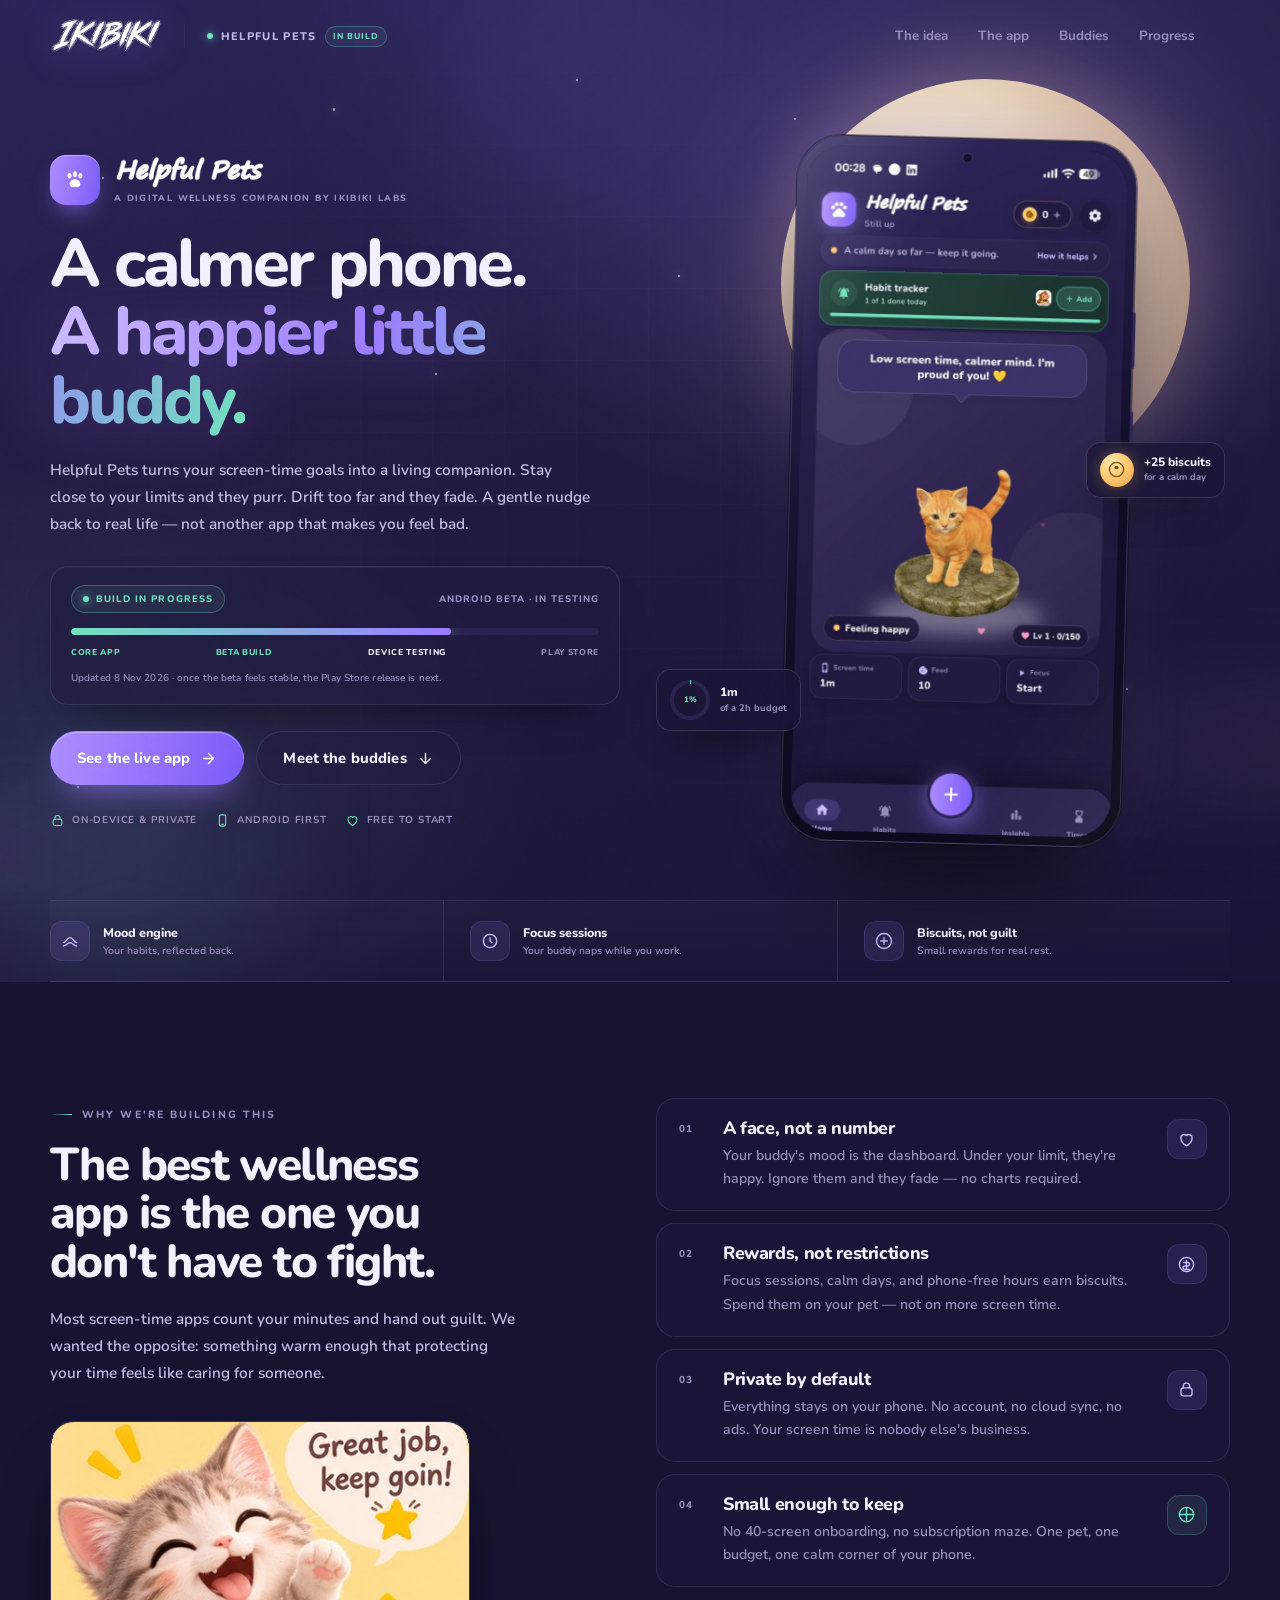
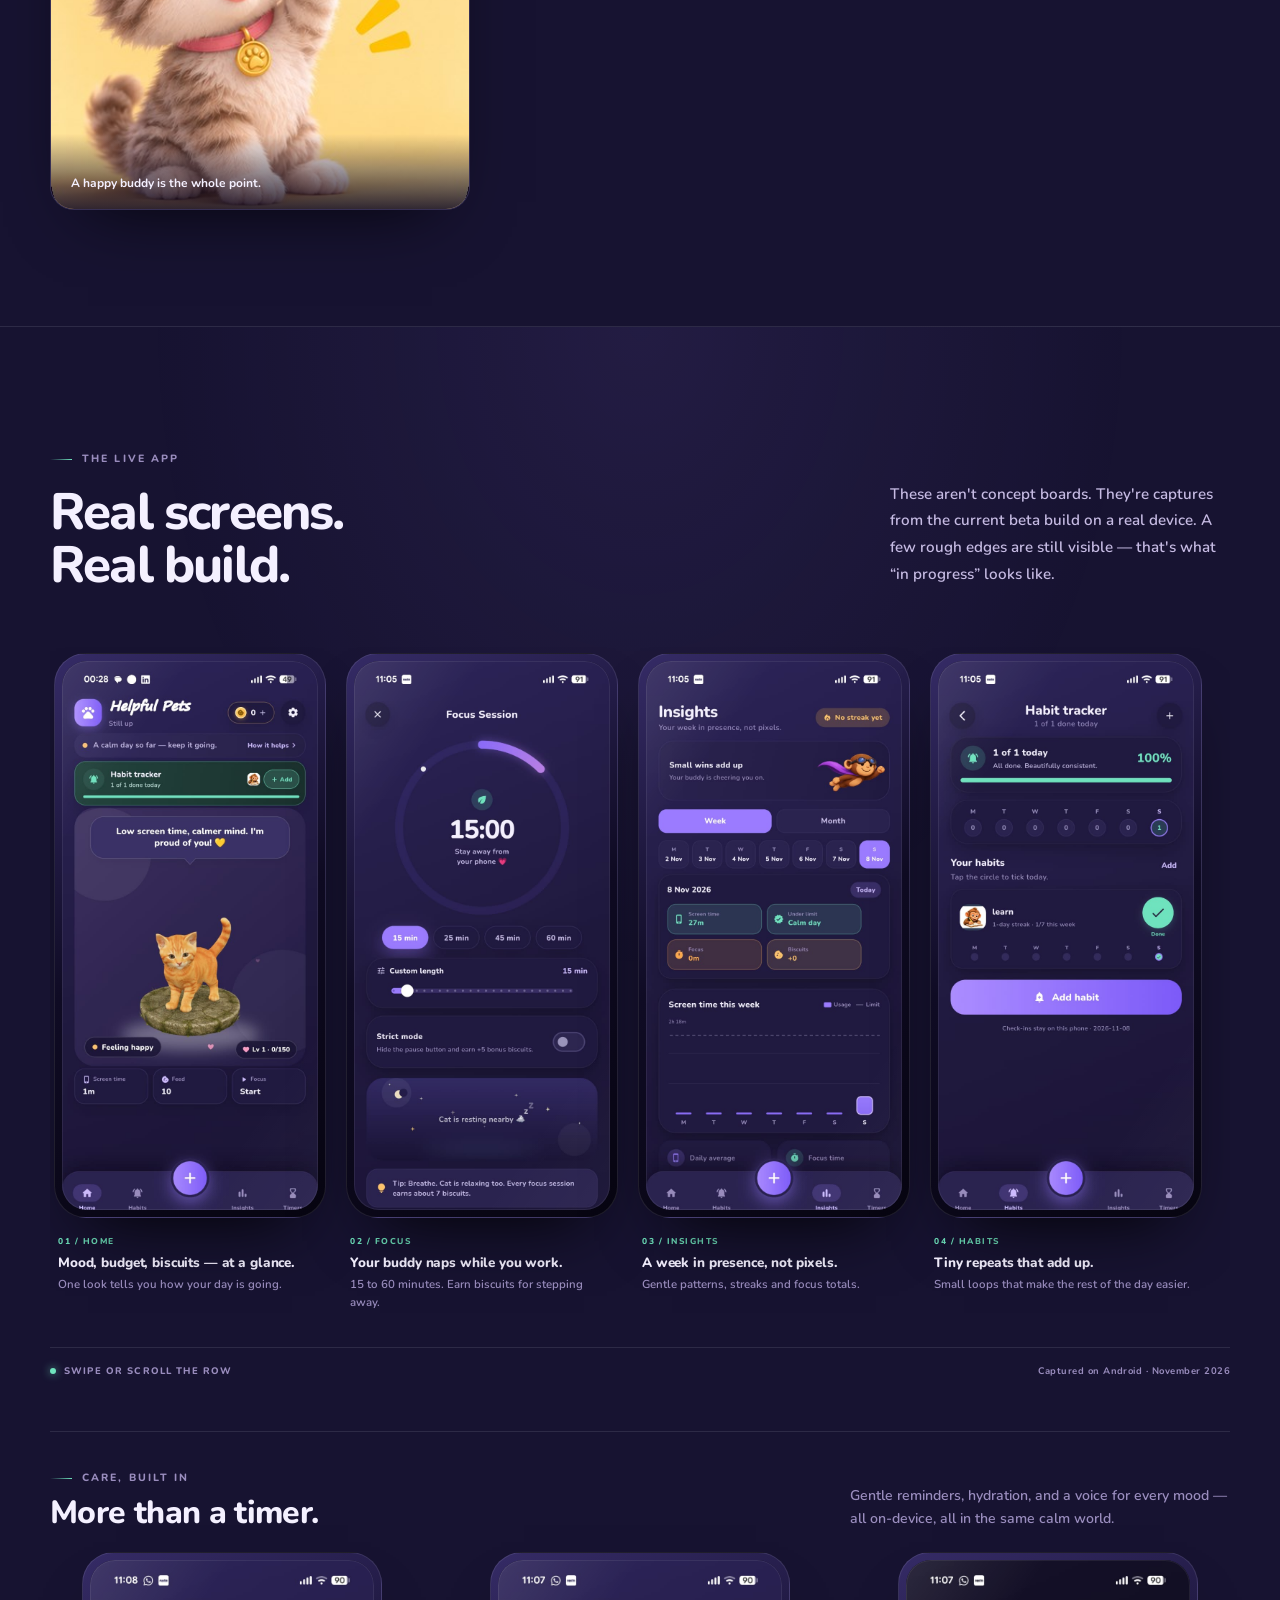
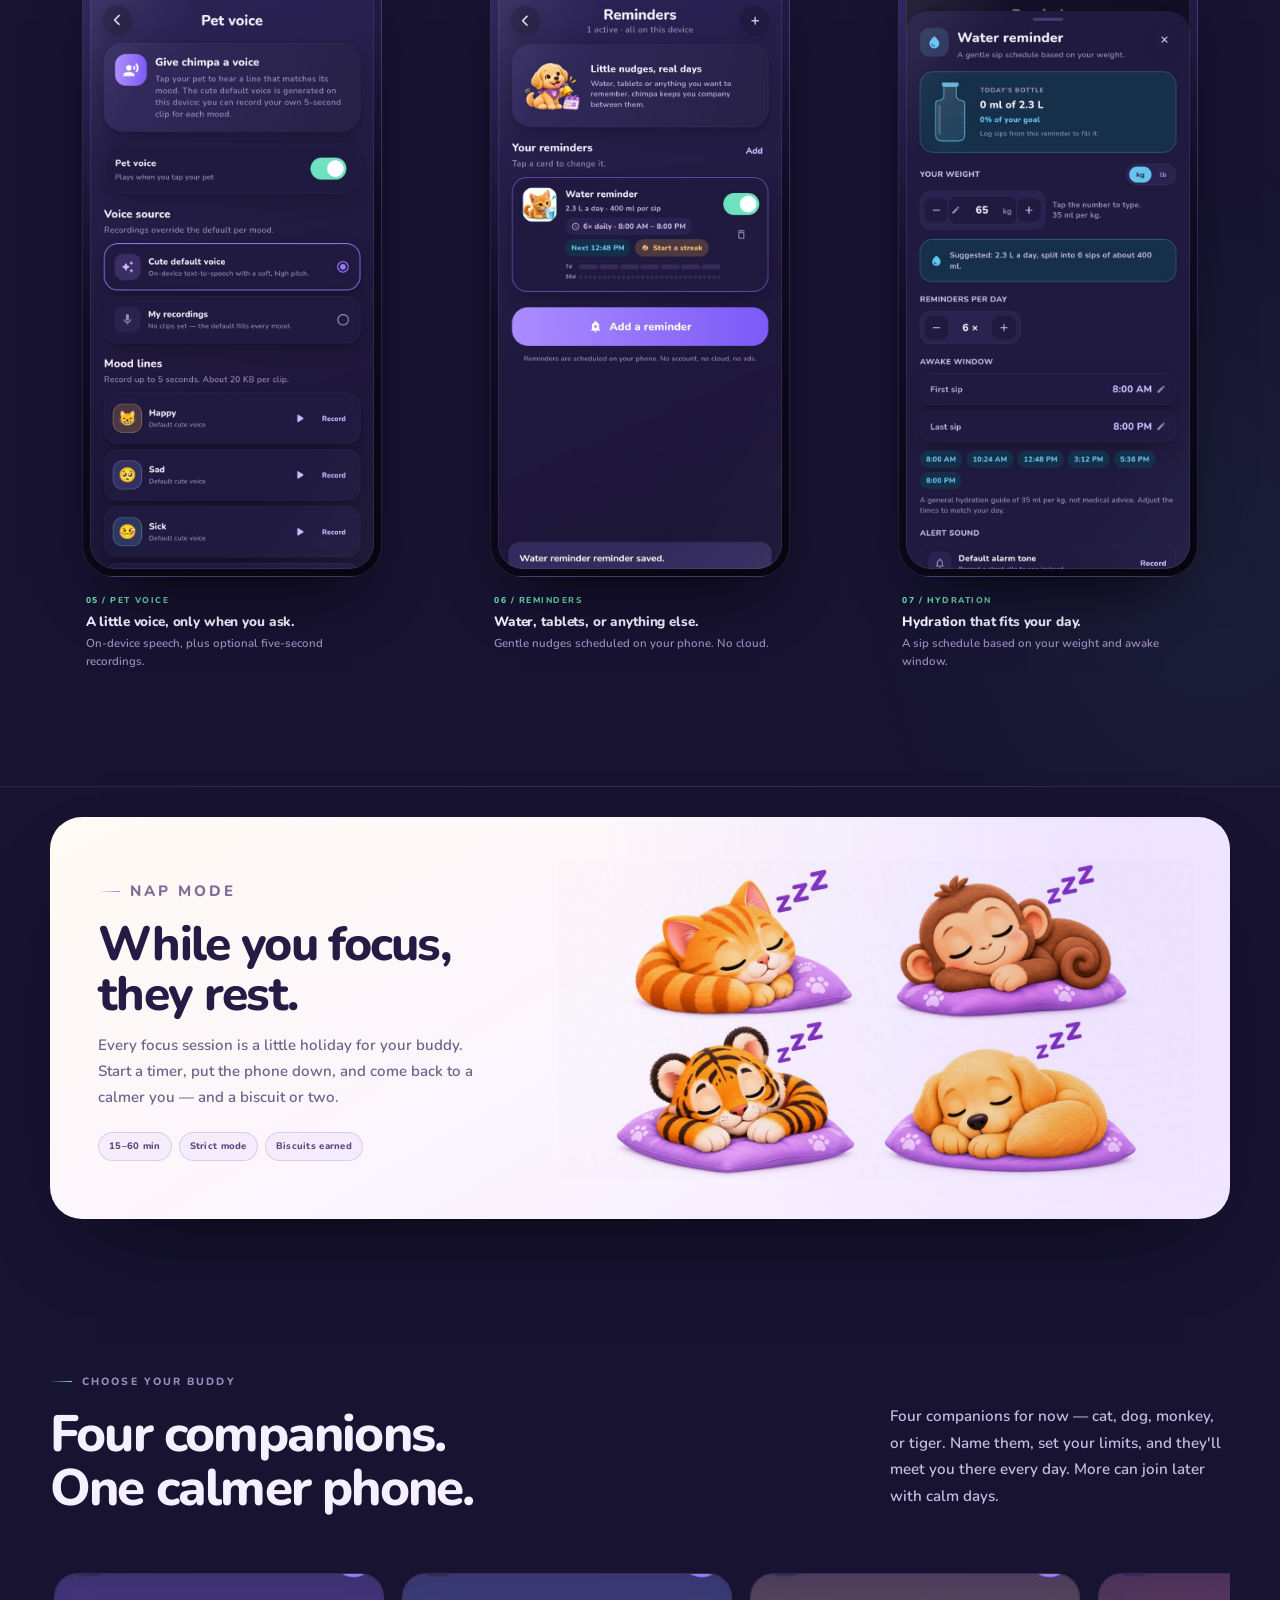
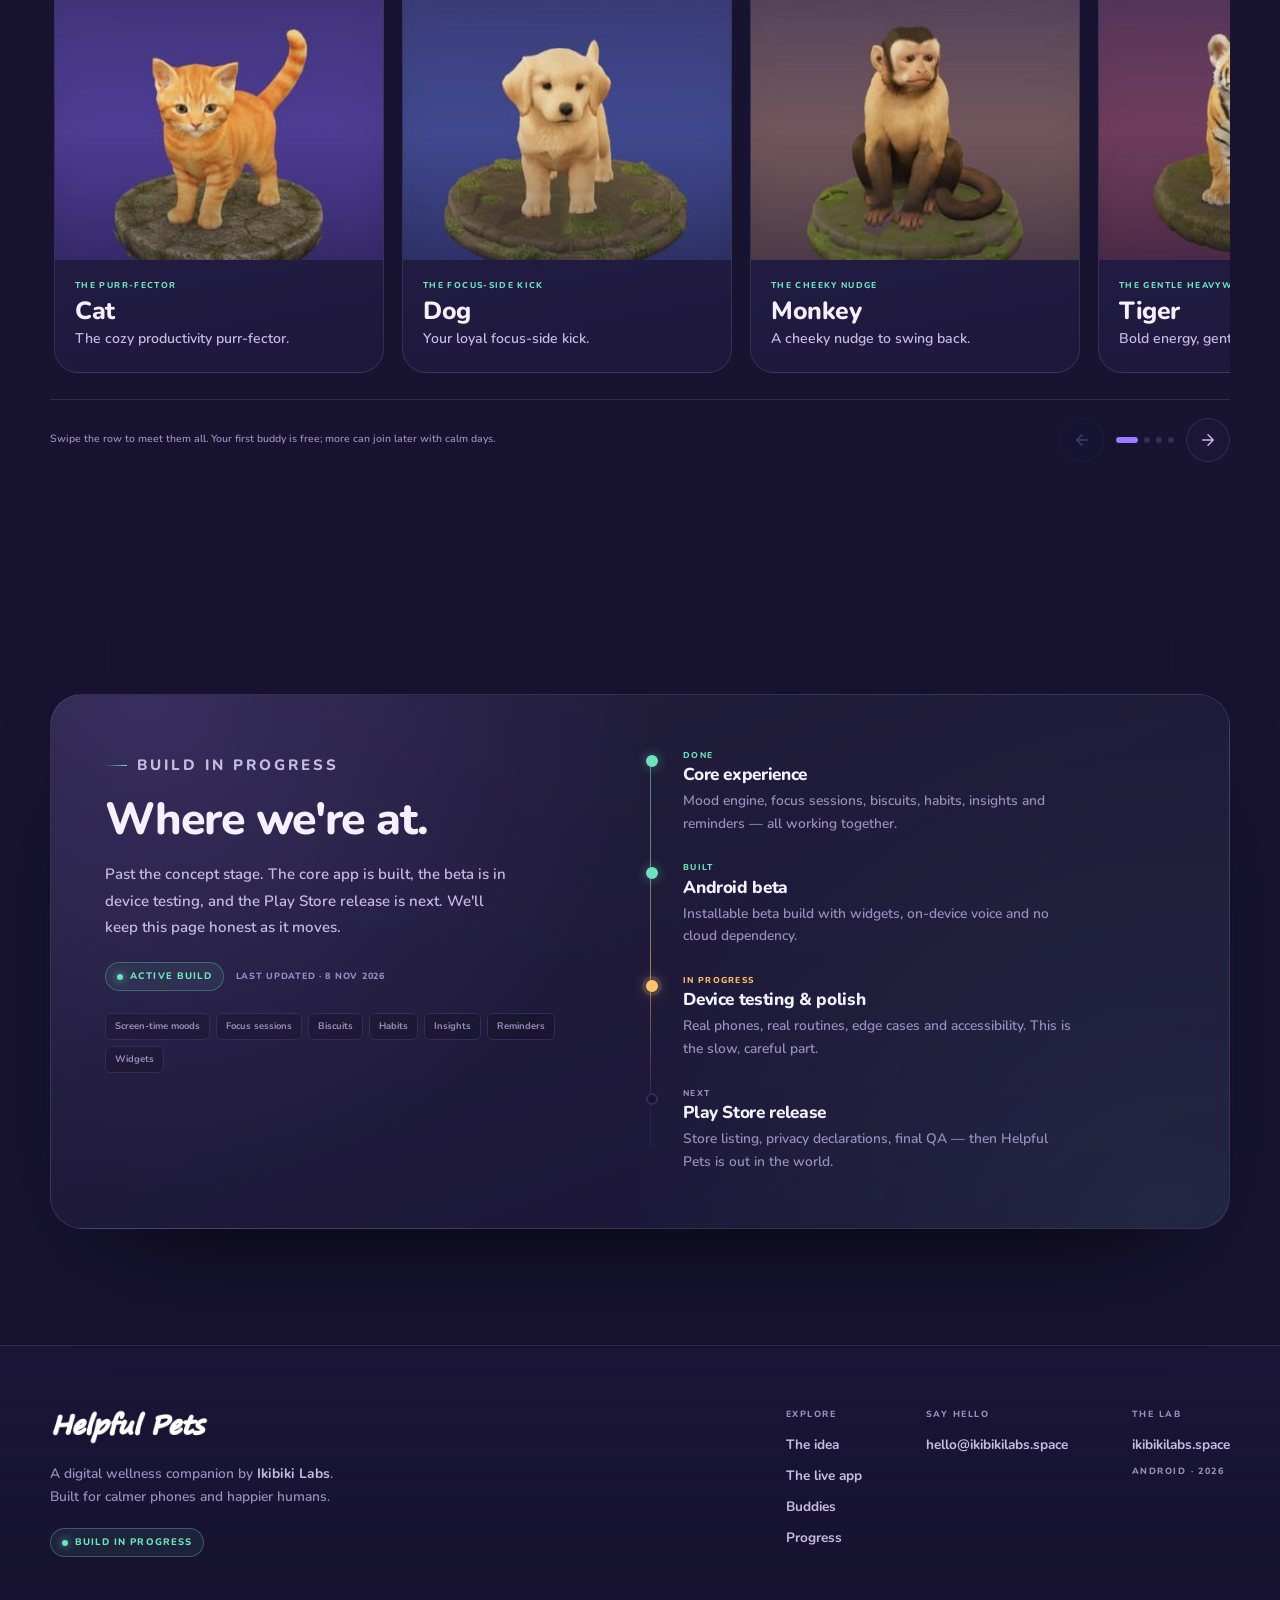
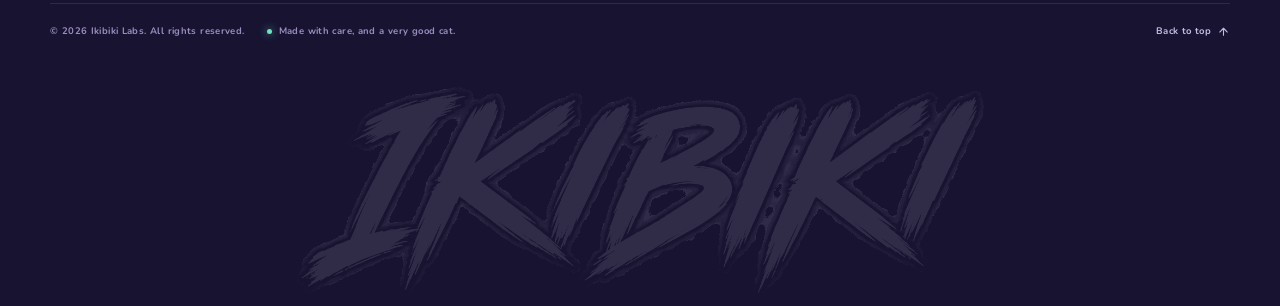
==== index.html @ f8b65a89 "Add Helpful Pets build-in-progress site" ====
<!DOCTYPE html>
<html lang="en">
<head>
  <meta charset="UTF-8" />
  <meta name="viewport" content="width=device-width, initial-scale=1.0" />
  <title>Helpful Pets — a digital wellness companion by Ikibiki Labs</title>
  <meta name="description" content="Helpful Pets turns your screen-time goals into a living companion. A calmer phone, a happier buddy. Currently in build by Ikibiki Labs — Android beta in testing." />
  <meta name="theme-color" content="#171331" />
  <meta name="color-scheme" content="dark" />
  <link rel="canonical" href="https://ikibikilabs.space/" />
  <link rel="icon" href="favicon.svg" type="image/svg+xml" />
  <link rel="apple-touch-icon" href="apple-touch-icon.png" />
  <link rel="manifest" href="/manifest.webmanifest" />

  <!-- Open Graph / social -->
  <meta property="og:type" content="website" />
  <meta property="og:site_name" content="Ikibiki Labs" />
  <meta property="og:title" content="Helpful Pets — a digital wellness companion" />
  <meta property="og:description" content="Turn your screen-time goals into a living companion. A calmer phone, a happier buddy. Coming soon from Ikibiki Labs." />
  <meta property="og:url" content="https://ikibikilabs.space/" />
  <meta property="og:image" content="https://ikibikilabs.space/og-image.png" />
  <meta name="twitter:card" content="summary_large_image" />
  <meta name="twitter:title" content="Helpful Pets — a digital wellness companion" />
  <meta name="twitter:description" content="A calmer phone, a happier buddy. A digital wellness companion by Ikibiki Labs — in build." />
  <meta name="twitter:image" content="https://ikibikilabs.space/og-image.png" />

  <link rel="stylesheet" href="css/styles.css" />
  <noscript><style>.preloader { display: none !important; }</style></noscript>
  <script>document.documentElement.classList.add('js');</script>

  <script type="application/ld+json">
  {
    "@context": "https://schema.org",
    "@type": "SoftwareApplication",
    "name": "Helpful Pets",
    "applicationCategory": "HealthApplication",
    "operatingSystem": "Android",
    "description": "A digital wellness companion that turns screen-time goals into a living pet.",
    "url": "https://ikibikilabs.space/",
    "publisher": { "@type": "Organization", "name": "Ikibiki Labs", "url": "https://ikibikilabs.space/" },
    "offers": { "@type": "Offer", "price": "0", "priceCurrency": "USD" }
  }
  </script>
</head>
<body>

  <!-- ================= PRELOADER ================= -->
  <div class="preloader" id="preloader" aria-hidden="true">
    <div class="preloader__inner">
      <div class="preloader__paw">
        <svg viewBox="0 0 24 24" aria-hidden="true"><ellipse cx="7" cy="8" rx="1.9" ry="2.5"/><ellipse cx="12" cy="6.6" rx="1.9" ry="2.6"/><ellipse cx="17" cy="8" rx="1.9" ry="2.5"/><path d="M12 11.2c2.9 0 5 2.2 5 4.4 0 1.7-1.3 3-3 3-.9 0-1.5-.3-2-.6-.5.3-1.1.6-2 .6-1.7 0-3-1.3-3-3 0-2.2 2.1-4.4 5-4.4Z"/></svg>
      </div>
      <img class="preloader__wordmark" src="assets/img/logo-helpful-pets.png" alt="" />
      <div class="preloader__bar"><span></span></div>
      <p class="preloader__meta">Waking up your buddy · Ikibiki Labs</p>
    </div>
  </div>

  <div class="scroll-progress" aria-hidden="true"><span id="scrollProgress"></span></div>
  <div class="grain" aria-hidden="true"></div>

  <a class="skip-link" href="#main">Skip to content</a>

  <!-- ================= HEADER ================= -->
  <header class="site-header" id="header">
    <div class="container nav">
      <a class="brand" href="#top" aria-label="Ikibiki Labs — home">
        <img src="assets/img/logo-ikibiki-labs.png" alt="Ikibiki Labs" />
      </a>
      <span class="nav__divider" aria-hidden="true"></span>
      <span class="product-label"><i class="status-dot"></i>Helpful Pets <em>in build</em></span>

      <nav class="nav__links" aria-label="Primary">
        <a href="#idea">The idea</a>
        <a href="#app">The app</a>
        <a href="#buddies">Buddies</a>
        <a href="#progress">Progress</a>
      </nav>

      <div class="nav__actions">
        <button class="burger" id="navToggle" aria-expanded="false" aria-controls="mobileMenu" aria-label="Open menu">
          <span></span><span></span>
        </button>
      </div>
    </div>
  </header>

  <!-- ================= MOBILE MENU ================= -->
  <div class="mobile-menu" id="mobileMenu">
    <nav class="mobile-menu__nav" aria-label="Mobile">
      <a href="#idea"><span>01</span>The idea</a>
      <a href="#app"><span>02</span>The app</a>
      <a href="#buddies"><span>03</span>Buddies</a>
      <a href="#progress"><span>04</span>Progress</a>
    </nav>
    <div class="mobile-menu__foot">
      <span class="build-pill"><i></i>Build in progress</span>
      <a class="mobile-menu__mail" href="mailto:hello@ikibikilabs.space">hello@ikibikilabs.space</a>
      <span class="mobile-menu__meta">IKIBIKI LABS · EARTH · 2026</span>
    </div>
  </div>

  <main id="main">
    <!-- ================= HERO ================= -->
    <section class="hero" id="top">
      <div class="hero__sky" aria-hidden="true">
        <div class="moon"></div>
        <div class="cloud cloud--a"></div>
        <div class="cloud cloud--b"></div>
        <div class="aurora aurora--violet"></div>
        <div class="aurora aurora--mint"></div>
        <span class="star" style="--x:8%;--y:18%;--s:2px;--d:0s"></span>
        <span class="star" style="--x:16%;--y:64%;--s:1.5px;--d:1.2s"></span>
        <span class="star" style="--x:26%;--y:11%;--s:2.5px;--d:2.1s"></span>
        <span class="star" style="--x:34%;--y:38%;--s:1.5px;--d:.6s"></span>
        <span class="star" style="--x:45%;--y:8%;--s:2px;--d:3.1s"></span>
        <span class="star" style="--x:53%;--y:28%;--s:1.5px;--d:1.7s"></span>
        <span class="star" style="--x:62%;--y:12%;--s:2px;--d:.3s"></span>
        <span class="star" style="--x:71%;--y:52%;--s:1.5px;--d:2.6s"></span>
        <span class="star" style="--x:79%;--y:22%;--s:2.5px;--d:1.4s"></span>
        <span class="star" style="--x:88%;--y:70%;--s:2px;--d:.9s"></span>
        <span class="star" style="--x:92%;--y:35%;--s:1.5px;--d:3.6s"></span>
        <span class="star" style="--x:6%;--y:80%;--s:2px;--d:2.2s"></span>
      </div>

      <div class="container hero__inner">
        <div class="hero__copy">
          <div class="product-lockup" data-reveal>
            <span class="paw-badge">
              <svg viewBox="0 0 24 24" aria-hidden="true"><ellipse cx="7" cy="8" rx="1.9" ry="2.5"/><ellipse cx="12" cy="6.6" rx="1.9" ry="2.6"/><ellipse cx="17" cy="8" rx="1.9" ry="2.5"/><path d="M12 11.2c2.9 0 5 2.2 5 4.4 0 1.7-1.3 3-3 3-.9 0-1.5-.3-2-.6-.5.3-1.1.6-2 .6-1.7 0-3-1.3-3-3 0-2.2 2.1-4.4 5-4.4Z"/></svg>
            </span>
            <div>
              <img class="product-wordmark" src="assets/img/logo-helpful-pets.png" alt="Helpful Pets" />
              <span class="product-byline">A digital wellness companion by Ikibiki Labs</span>
            </div>
          </div>

          <h1 data-reveal style="--d:.05s">
            A calmer phone.<br />
            <span class="grad">A happier little buddy.</span>
          </h1>

          <p class="hero__lede" data-reveal style="--d:.1s">
            Helpful Pets turns your screen-time goals into a living companion.
            Stay close to your limits and they purr. Drift too far and they fade.
            A gentle nudge back to real life — not another app that makes you feel bad.
          </p>

          <div class="build-status" data-reveal style="--d:.16s">
            <div class="build-status__top">
              <span class="build-pill"><i></i>Build in progress</span>
              <span class="build-status__phase">Android beta · in testing</span>
            </div>
            <div class="build-bar" aria-hidden="true"><span></span></div>
            <div class="build-steps" aria-hidden="true">
              <span class="is-done">Core app</span>
              <span class="is-done">Beta build</span>
              <span class="is-current">Device testing</span>
              <span>Play Store</span>
            </div>
            <p class="build-status__note">Updated 8 Nov 2026 · once the beta feels stable, the Play Store release is next.</p>
          </div>

          <div class="hero__cta" data-reveal style="--d:.22s">
            <a class="btn btn--primary" href="#app">
              See the live app
              <svg viewBox="0 0 24 24" aria-hidden="true"><path d="M5 12h13M12 5l7 7-7 7"/></svg>
            </a>
            <a class="btn btn--ghost" href="#buddies">
              Meet the buddies
              <svg viewBox="0 0 24 24" aria-hidden="true"><path d="M12 5v13M5 12l7 7 7-7"/></svg>
            </a>
          </div>

          <ul class="hero__meta" data-reveal style="--d:.28s">
            <li><svg viewBox="0 0 24 24" aria-hidden="true"><rect x="5" y="10" width="14" height="10" rx="3"/><path d="M8 10V8a4 4 0 0 1 8 0v2"/></svg>On-device &amp; private</li>
            <li><svg viewBox="0 0 24 24" aria-hidden="true"><rect x="7" y="3" width="10" height="18" rx="2.5"/><path d="M10.5 18h3"/></svg>Android first</li>
            <li><svg viewBox="0 0 24 24" aria-hidden="true"><path d="M12 20s-7-4.4-7-9.4A4.1 4.1 0 0 1 12 7a4.1 4.1 0 0 1 7 3.6C19 15.6 12 20 12 20Z"/></svg>Free to start</li>
          </ul>
        </div>

        <div class="hero__visual" data-reveal style="--d:.12s">
          <div class="phone phone--hero">
            <div class="phone__screen">
              <img src="assets/img/screen-home.jpg" width="712" height="1600" alt="Helpful Pets home screen showing a happy cat, low screen time and a completed habit" />
            </div>
            <span class="phone__island" aria-hidden="true"></span>
            <span class="phone__shine" aria-hidden="true"></span>
          </div>

          <div class="float-card float-card--biscuit">
            <span class="coin" aria-hidden="true">
              <svg viewBox="0 0 24 24"><circle cx="12" cy="12" r="9"/><path d="M12 7.4c1.5 0 2.6 1.2 2.6 2.4 0 1-.8 1.8-1.7 1.8-.4 0-.6-.2-.9-.3-.3.1-.5.3-.9.3-.9 0-1.7-.8-1.7-1.8 0-1.2 1.1-2.4 2.6-2.4Z"/></svg>
            </span>
            <span class="float-card__text"><strong>+25 biscuits</strong><small>for a calm day</small></span>
          </div>

          <div class="float-card float-card--limit">
            <span class="mini-ring" aria-hidden="true"><b>1%</b></span>
            <span class="float-card__text"><strong>1m</strong><small>of a 2h budget</small></span>
          </div>
        </div>
      </div>

      <div class="container">
        <div class="hero__strip" data-reveal style="--d:.32s">
          <div class="strip-item">
            <span class="strip-item__icon"><svg viewBox="0 0 24 24" aria-hidden="true"><path d="M4 14c3.2 0 4.4-6 8-6s4.8 6 8 6"/><path d="M4 18c3.2 0 4.4-4 8-4s4.8 4 8 4"/></svg></span>
            <span><strong>Mood engine</strong><small>Your habits, reflected back.</small></span>
          </div>
          <div class="strip-item">
            <span class="strip-item__icon"><svg viewBox="0 0 24 24" aria-hidden="true"><circle cx="12" cy="12" r="8"/><path d="M12 8v4l2.5 2"/></svg></span>
            <span><strong>Focus sessions</strong><small>Your buddy naps while you work.</small></span>
          </div>
          <div class="strip-item">
            <span class="strip-item__icon"><svg viewBox="0 0 24 24" aria-hidden="true"><path d="M8 12h8M12 8v8"/><circle cx="12" cy="12" r="9"/></svg></span>
            <span><strong>Biscuits, not guilt</strong><small>Small rewards for real rest.</small></span>
          </div>
        </div>
      </div>
    </section>

    <!-- ================= THE IDEA ================= -->
    <section class="section" id="idea">
      <div class="container">
        <div class="idea">
          <div class="idea__intro">
            <p class="eyebrow" data-reveal>Why we're building this</p>
            <h2 data-reveal style="--d:.06s">The best wellness app is the one you don't have to fight.</h2>
            <p class="idea__lede" data-reveal style="--d:.12s">
              Most screen-time apps count your minutes and hand out guilt.
              We wanted the opposite: something warm enough that protecting
              your time feels like caring for someone.
            </p>

            <div class="mood-card" data-reveal style="--d:.18s">
              <img src="assets/img/mood-cat.jpg" alt="A happy illustrated kitten cheering you on" />
              <div class="mood-card__caption">
                <span>A happy buddy is the whole point.</span>
              </div>
            </div>
          </div>

          <div class="principle-list">
            <article class="principle" data-reveal>
              <span class="principle__num">01</span>
              <div>
                <h3>A face, not a number</h3>
                <p>Your buddy's mood is the dashboard. Under your limit, they're happy. Ignore them and they fade — no charts required.</p>
              </div>
              <span class="principle__icon"><svg viewBox="0 0 24 24" aria-hidden="true"><path d="M12 20s-7-4.4-7-9.4A4.1 4.1 0 0 1 12 7a4.1 4.1 0 0 1 7 3.6C19 15.6 12 20 12 20Z"/></svg></span>
            </article>

            <article class="principle" data-reveal style="--d:.06s">
              <span class="principle__num">02</span>
              <div>
                <h3>Rewards, not restrictions</h3>
                <p>Focus sessions, calm days, and phone-free hours earn biscuits. Spend them on your pet — not on more screen time.</p>
              </div>
              <span class="principle__icon"><svg viewBox="0 0 24 24" aria-hidden="true"><circle cx="12" cy="12" r="9"/><path d="M12 7v10M8.5 9.5h5.2a2.2 2.2 0 0 1 0 4.4H9.8a2.2 2.2 0 0 0 0 4.4h5.7"/></svg></span>
            </article>

            <article class="principle" data-reveal style="--d:.12s">
              <span class="principle__num">03</span>
              <div>
                <h3>Private by default</h3>
                <p>Everything stays on your phone. No account, no cloud sync, no ads. Your screen time is nobody else's business.</p>
              </div>
              <span class="principle__icon"><svg viewBox="0 0 24 24" aria-hidden="true"><rect x="5" y="10" width="14" height="10" rx="3"/><path d="M8 10V8a4 4 0 0 1 8 0v2"/></svg></span>
            </article>

            <article class="principle principle--mint" data-reveal style="--d:.18s">
              <span class="principle__num">04</span>
              <div>
                <h3>Small enough to keep</h3>
                <p>No 40-screen onboarding, no subscription maze. One pet, one budget, one calm corner of your phone.</p>
              </div>
              <span class="principle__icon"><svg viewBox="0 0 24 24" aria-hidden="true"><path d="M12 3v18M3 12h18"/><circle cx="12" cy="12" r="9"/></svg></span>
            </article>
          </div>
        </div>
      </div>
    </section>

    <!-- ================= LIVE APP ================= -->
    <section class="section section--app" id="app">
      <div class="container">
        <div class="section-head">
          <div>
            <p class="eyebrow" data-reveal>The live app</p>
            <h2 data-reveal style="--d:.06s">Real screens.<br />Real build.</h2>
          </div>
          <p class="section-head__lede" data-reveal style="--d:.12s">
            These aren't concept boards. They're captures from the current beta
            build on a real device. A few rough edges are still visible — that's
            what “in progress” looks like.
          </p>
        </div>

        <div class="screens-wrap" data-reveal>
          <div class="screens-scroll" id="screensScroll">
            <figure class="screen-card">
              <div class="screen-card__frame">
                <img src="assets/img/screen-home.jpg" width="712" height="1600" loading="lazy" alt="Helpful Pets home screen with a happy cat, screen time and a habit tracker" />
                <span class="screen-card__shade" aria-hidden="true"></span>
              </div>
              <figcaption>
                <span class="screen-card__index">01 / HOME</span>
                <strong>Mood, budget, biscuits — at a glance.</strong>
                <span>One look tells you how your day is going.</span>
              </figcaption>
            </figure>

            <figure class="screen-card">
              <div class="screen-card__frame">
                <img src="assets/img/screen-focus.jpg" width="712" height="1600" loading="lazy" alt="Helpful Pets focus session screen with a timer ring and the cat resting nearby" />
                <span class="screen-card__shade" aria-hidden="true"></span>
              </div>
              <figcaption>
                <span class="screen-card__index">02 / FOCUS</span>
                <strong>Your buddy naps while you work.</strong>
                <span>15 to 60 minutes. Earn biscuits for stepping away.</span>
              </figcaption>
            </figure>

            <figure class="screen-card">
              <div class="screen-card__frame">
                <img src="assets/img/screen-insights.jpg" width="712" height="1600" loading="lazy" alt="Helpful Pets insights screen showing the week view and screen-time summary" />
                <span class="screen-card__shade" aria-hidden="true"></span>
              </div>
              <figcaption>
                <span class="screen-card__index">03 / INSIGHTS</span>
                <strong>A week in presence, not pixels.</strong>
                <span>Gentle patterns, streaks and focus totals.</span>
              </figcaption>
            </figure>

            <figure class="screen-card">
              <div class="screen-card__frame">
                <img src="assets/img/screen-habits.jpg" width="712" height="1600" loading="lazy" alt="Helpful Pets habit tracker with a completed daily habit" />
                <span class="screen-card__shade" aria-hidden="true"></span>
              </div>
              <figcaption>
                <span class="screen-card__index">04 / HABITS</span>
                <strong>Tiny repeats that add up.</strong>
                <span>Small loops that make the rest of the day easier.</span>
              </figcaption>
            </figure>
          </div>
        </div>

        <div class="screens-foot" data-reveal>
          <span class="screens-hint"><i></i>Swipe or scroll the row</span>
          <span class="screens-captured">Captured on Android · November 2026</span>
        </div>

        <div class="care-head" data-reveal>
          <div>
            <p class="eyebrow">Care, built in</p>
            <h3>More than a timer.</h3>
          </div>
          <p>Gentle reminders, hydration, and a voice for every mood — all on-device, all in the same calm world.</p>
        </div>

        <div class="screens-grid" id="careScroll" data-reveal>
          <figure class="screen-card">
            <div class="screen-card__frame">
              <img src="assets/img/screen-voice.jpg" width="712" height="1600" loading="lazy" alt="Helpful Pets pet voice settings screen with the option to record a clip for each mood" />
              <span class="screen-card__shade" aria-hidden="true"></span>
            </div>
            <figcaption>
              <span class="screen-card__index">05 / PET VOICE</span>
              <strong>A little voice, only when you ask.</strong>
              <span>On-device speech, plus optional five-second recordings.</span>
            </figcaption>
          </figure>

          <figure class="screen-card">
            <div class="screen-card__frame">
              <img src="assets/img/screen-reminders.jpg" width="712" height="1600" loading="lazy" alt="Helpful Pets reminders screen with a water reminder scheduled" />
              <span class="screen-card__shade" aria-hidden="true"></span>
            </div>
            <figcaption>
              <span class="screen-card__index">06 / REMINDERS</span>
              <strong>Water, tablets, or anything else.</strong>
              <span>Gentle nudges scheduled on your phone. No cloud.</span>
            </figcaption>
          </figure>

          <figure class="screen-card">
            <div class="screen-card__frame">
              <img src="assets/img/screen-water.jpg" width="712" height="1600" loading="lazy" alt="Helpful Pets water reminder screen with a daily hydration schedule" />
              <span class="screen-card__shade" aria-hidden="true"></span>
            </div>
            <figcaption>
              <span class="screen-card__index">07 / HYDRATION</span>
              <strong>Hydration that fits your day.</strong>
              <span>A sip schedule based on your weight and awake window.</span>
            </figcaption>
          </figure>
        </div>
      </div>
    </section>

    <!-- ================= NAP MODE ================= -->
    <section class="section section--nap" id="nap">
      <div class="container">
        <div class="nap-card" data-reveal>
          <div class="nap-card__copy">
            <p class="eyebrow">Nap mode</p>
            <h2>While you focus,<br />they rest.</h2>
            <p>
              Every focus session is a little holiday for your buddy. Start a
              timer, put the phone down, and come back to a calmer you — and a
              biscuit or two.
            </p>
            <div class="nap-card__pills">
              <span>15–60 min</span>
              <span>Strict mode</span>
              <span>Biscuits earned</span>
            </div>
          </div>
          <div class="nap-card__art">
            <img
              src="assets/img/pets-napping.jpg"
              width="1400"
              height="700"
              loading="lazy"
              alt="Four sleepy Helpful Pets buddies — cat, dog, monkey and tiger — resting on purple pillows"
            />
          </div>
        </div>
      </div>
    </section>

    <!-- ================= BUDDIES ================= -->
    <section class="section" id="buddies">
      <div class="container">
        <div class="section-head">
          <div>
            <p class="eyebrow" data-reveal>Choose your buddy</p>
            <h2 data-reveal style="--d:.06s">Four companions.<br />One calmer phone.</h2>
          </div>
          <p class="section-head__lede" data-reveal style="--d:.12s">
            Four companions for now — cat, dog, monkey, or tiger. Name them,
            set your limits, and they'll meet you there every day. More can join
            later with calm days.
          </p>
        </div>

        <div class="buddies" data-reveal>
          <div class="buddies__scroll" id="petScroll" tabindex="0" aria-label="Scrollable buddy selection">
            <article class="buddy-card" data-buddy="Cat">
              <div class="buddy-card__art"><img src="assets/img/pet-cat.jpg" alt="A little orange cat sitting on a mossy stone" /></div>
              <div class="buddy-card__body">
                <span class="buddy-card__tag">The purr-fector</span>
                <h3>Cat</h3>
                <p>The cozy productivity purr-fector.</p>
              </div>
            </article>

            <article class="buddy-card" data-buddy="Dog">
              <div class="buddy-card__art"><img src="assets/img/pet-dog.jpg" alt="A golden puppy sitting on a mossy stone" /></div>
              <div class="buddy-card__body">
                <span class="buddy-card__tag">The focus-side kick</span>
                <h3>Dog</h3>
                <p>Your loyal focus-side kick.</p>
              </div>
            </article>

            <article class="buddy-card" data-buddy="Monkey">
              <div class="buddy-card__art"><img src="assets/img/pet-monkey.jpg" alt="A little monkey sitting on a mossy stone" /></div>
              <div class="buddy-card__body">
                <span class="buddy-card__tag">The cheeky nudge</span>
                <h3>Monkey</h3>
                <p>A cheeky nudge to swing back.</p>
              </div>
            </article>

            <article class="buddy-card" data-buddy="Tiger">
              <div class="buddy-card__art"><img src="assets/img/pet-tiger.jpg" alt="A little tiger standing on a mossy stone" /></div>
              <div class="buddy-card__body">
                <span class="buddy-card__tag">The gentle heavyweight</span>
                <h3>Tiger</h3>
                <p>Bold energy, gentle paws.</p>
              </div>
            </article>
          </div>

          <div class="buddies__foot">
            <p class="buddies__note">Swipe the row to meet them all. Your first buddy is free; more can join later with calm days.</p>
            <div class="buddies__controls">
              <button class="round-btn" id="petPrev" type="button" aria-label="Previous buddy" aria-controls="petScroll">
                <svg viewBox="0 0 24 24" aria-hidden="true"><path d="M19 12H6M12 5l-7 7 7 7"/></svg>
              </button>
              <div class="buddies__dots" id="petDots" aria-hidden="true"></div>
              <button class="round-btn" id="petNext" type="button" aria-label="Next buddy" aria-controls="petScroll">
                <svg viewBox="0 0 24 24" aria-hidden="true"><path d="M5 12h13M12 5l7 7-7 7"/></svg>
              </button>
            </div>
          </div>
        </div>
      </div>
    </section>

    <!-- ================= PROGRESS ================= -->
    <section class="section" id="progress">
      <div class="container">
        <div class="progress-panel" data-reveal>
          <div class="progress-panel__intro">
            <p class="eyebrow">Build in progress</p>
            <h2>Where we're at.</h2>
            <p>
              Past the concept stage. The core app is built, the beta is in
              device testing, and the Play Store release is next. We'll keep
              this page honest as it moves.
            </p>
            <div class="progress-meta">
              <span class="build-pill"><i></i>Active build</span>
              <span>Last updated · 8 Nov 2026</span>
            </div>
            <ul class="chips" aria-label="Features already in the beta">
              <li>Screen-time moods</li><li>Focus sessions</li><li>Biscuits</li>
              <li>Habits</li><li>Insights</li><li>Reminders</li><li>Widgets</li>
            </ul>
          </div>

          <ol class="timeline">
            <li class="timeline__item is-done">
              <span class="timeline__dot"></span>
              <div class="timeline__body">
                <span class="timeline__status">Done</span>
                <h3>Core experience</h3>
                <p>Mood engine, focus sessions, biscuits, habits, insights and reminders — all working together.</p>
              </div>
            </li>
            <li class="timeline__item is-done">
              <span class="timeline__dot"></span>
              <div class="timeline__body">
                <span class="timeline__status">Built</span>
                <h3>Android beta</h3>
                <p>Installable beta build with widgets, on-device voice and no cloud dependency.</p>
              </div>
            </li>
            <li class="timeline__item is-current">
              <span class="timeline__dot"></span>
              <div class="timeline__body">
                <span class="timeline__status">In progress</span>
                <h3>Device testing &amp; polish</h3>
                <p>Real phones, real routines, edge cases and accessibility. This is the slow, careful part.</p>
              </div>
            </li>
            <li class="timeline__item">
              <span class="timeline__dot"></span>
              <div class="timeline__body">
                <span class="timeline__status">Next</span>
                <h3>Play Store release</h3>
                <p>Store listing, privacy declarations, final QA — then Helpful Pets is out in the world.</p>
              </div>
            </li>
          </ol>
        </div>
      </div>
    </section></main>

  <!-- ================= FOOTER ================= -->
  <footer class="footer">
    <div class="container footer__top">
      <div class="footer__brand">
        <img class="footer__product" src="assets/img/logo-helpful-pets.png" alt="Helpful Pets" />
        <p>A digital wellness companion by <strong>Ikibiki Labs</strong>.<br />Built for calmer phones and happier humans.</p>
        <span class="build-pill"><i></i>Build in progress</span>
      </div>

      <div class="footer__cols">
        <div class="footer__col">
          <span>Explore</span>
          <a href="#idea">The idea</a>
          <a href="#app">The live app</a>
          <a href="#buddies">Buddies</a>
          <a href="#progress">Progress</a>
        </div>
        <div class="footer__col">
          <span>Say hello</span>
          <a href="mailto:hello@ikibikilabs.space">hello@ikibikilabs.space</a>
        </div>
        <div class="footer__col">
          <span>The lab</span>
          <a href="https://ikibikilabs.space" rel="noopener">ikibikilabs.space</a>
          <span class="footer__meta">Android · 2026</span>
        </div>
      </div>
    </div>

    <div class="container footer__bottom">
      <span>© <span id="year">2026</span> Ikibiki Labs. All rights reserved.</span>
      <span class="footer__made"><i></i>Made with care, and a very good cat.</span>
      <a class="footer__to-top" href="#top">Back to top
        <svg viewBox="0 0 24 24" aria-hidden="true"><path d="M12 19V6M5 13l7-7 7 7"/></svg>
      </a>
    </div>

    <div class="footer__studio" aria-hidden="true">
      <img src="assets/img/logo-ikibiki-labs.png" alt="" />
    </div>
  </footer>

  <script src="js/main.js" defer></script>
</body>
</html>
---- css/styles.css ----
/* ============================================================
   HELPFUL PETS — Ikibiki Labs
   Digital wellness companion · build-in-progress site
   Design system mirrored from the app: indigo night, violet,
   mint, gold, Nunito.
   ============================================================ */

@font-face {
  font-family: "Nunito";
  src: url("../assets/fonts/Nunito-400.ttf") format("truetype");
  font-weight: 400;
  font-style: normal;
  font-display: swap;
}
@font-face {
  font-family: "Nunito";
  src: url("../assets/fonts/Nunito-600.ttf") format("truetype");
  font-weight: 600;
  font-style: normal;
  font-display: swap;
}
@font-face {
  font-family: "Nunito";
  src: url("../assets/fonts/Nunito-700.ttf") format("truetype");
  font-weight: 700;
  font-style: normal;
  font-display: swap;
}
@font-face {
  font-family: "Nunito";
  src: url("../assets/fonts/Nunito-800.ttf") format("truetype");
  font-weight: 800;
  font-style: normal;
  font-display: swap;
}

/* ---------- Tokens ---------- */
:root {
  --bg: #171331;
  --bg-deep: #0f0b24;
  --bg-soft: #1c163b;
  --surface: #211a40;
  --surface-2: #2a2350;
  --surface-3: #332b5c;
  --line: #352c5c;
  --line-2: rgba(244, 240, 255, 0.1);

  --ink: #f4f0ff;
  --ink-soft: #c6bbe3;
  --ink-faint: #9a8dbe;

  --primary: #9b7bff;
  --primary-2: #7b5af8;
  --primary-soft: #cdbaff;
  --mint: #6fe3bd;
  --gold: #ffc46b;
  --pink: #ff9cc2;
  --coral: #ff8f80;

  --grad: linear-gradient(100deg, #cdbaff 0%, #9b7bff 52%, #6fe3bd 100%);
  --grad-primary: linear-gradient(100deg, #ac8dff 0%, #7b5af8 100%);
  --grad-night: linear-gradient(160deg, #2c2459 0%, #211a40 52%, #191334 100%);

  --font: "Nunito", "Segoe UI", system-ui, sans-serif;
  --container: 1180px;
  --radius: 26px;
  --ease: cubic-bezier(0.16, 1, 0.3, 1);
  --header-h: 84px;
}

/* ---------- Reset ---------- */
*,
*::before,
*::after { box-sizing: border-box; }

html {
  scroll-behavior: smooth;
  -webkit-text-size-adjust: 100%;
}

body {
  margin: 0;
  background: var(--bg);
  color: var(--ink);
  font-family: var(--font);
  font-size: 16px;
  font-weight: 600;
  line-height: 1.55;
  overflow-x: hidden;
  -webkit-font-smoothing: antialiased;
  -moz-osx-font-smoothing: grayscale;
}

body.menu-open { overflow: hidden; }

h1, h2, h3, h4, p, ul, ol, figure { margin: 0; }
ul, ol { padding: 0; list-style: none; }
a { color: inherit; text-decoration: none; }
button { font: inherit; color: inherit; background: none; border: 0; padding: 0; cursor: pointer; }
img, svg, canvas { display: block; max-width: 100%; }
input, select, textarea { font: inherit; color: inherit; }
::selection { background: rgba(155, 123, 255, 0.45); color: #fff; }

:focus-visible {
  outline: 2px solid var(--mint);
  outline-offset: 4px;
  border-radius: 6px;
}

::-webkit-scrollbar { width: 10px; }
::-webkit-scrollbar-track { background: var(--bg-deep); }
::-webkit-scrollbar-thumb {
  background: #372e61;
  border: 2px solid var(--bg-deep);
  border-radius: 10px;
}
::-webkit-scrollbar-thumb:hover { background: #4a3f7d; }

/* ---------- Utilities ---------- */
.container {
  width: min(100% - 48px, var(--container));
  margin-inline: auto;
}

.section {
  position: relative;
  padding: 116px 0;
  scroll-margin-top: 88px;
}

.eyebrow {
  display: inline-flex;
  align-items: center;
  gap: 10px;
  font-family: var(--font);
  font-size: 10.5px;
  font-weight: 800;
  letter-spacing: 0.2em;
  text-transform: uppercase;
  color: var(--ink-faint);
}
.eyebrow::before {
  content: "";
  width: 22px;
  height: 1px;
  background: linear-gradient(90deg, transparent, var(--mint));
  flex: none;
}

h1, h2, h3 {
  font-family: var(--font);
  font-weight: 800;
  line-height: 1.05;
  letter-spacing: -0.035em;
  text-wrap: balance;
}

h2 { font-size: clamp(2.1rem, 4vw, 3.4rem); }
h3 { font-size: 1.22rem; letter-spacing: -0.02em; }

.grad {
  background: var(--grad);
  -webkit-background-clip: text;
  background-clip: text;
  color: transparent;
}

.section-head {
  display: grid;
  grid-template-columns: minmax(0, 1fr) minmax(0, 340px);
  gap: 48px;
  align-items: end;
  margin-bottom: 54px;
}
.section-head h2 { margin-top: 18px; }
.section-head__lede {
  color: var(--ink-soft);
  font-size: 0.95rem;
  line-height: 1.75;
  padding-bottom: 6px;
}

/* ---------- Buttons ---------- */
.btn {
  position: relative;
  display: inline-flex;
  align-items: center;
  justify-content: center;
  gap: 10px;
  height: 54px;
  padding: 0 26px;
  border-radius: 999px;
  font-family: var(--font);
  font-size: 0.92rem;
  font-weight: 800;
  letter-spacing: 0.01em;
  white-space: nowrap;
  border: 1px solid transparent;
  overflow: hidden;
  isolation: isolate;
  transition: transform 0.4s var(--ease), box-shadow 0.4s var(--ease),
    border-color 0.3s ease, background-color 0.3s ease;
}
.btn svg {
  width: 17px;
  height: 17px;
  flex: none;
  fill: none;
  stroke: currentColor;
  stroke-width: 2;
  stroke-linecap: round;
  stroke-linejoin: round;
  transition: transform 0.4s var(--ease);
}
.btn:hover svg { transform: translateX(3px); }

.btn--primary {
  color: #fff;
  background: var(--grad-primary);
  box-shadow:
    0 14px 34px -14px rgba(155, 123, 255, 0.9),
    inset 0 1px 0 rgba(255, 255, 255, 0.35);
}
.btn--primary::after {
  content: "";
  position: absolute;
  inset: 0;
  z-index: -1;
  background: linear-gradient(100deg, transparent 25%, rgba(255, 255, 255, 0.35) 50%, transparent 75%);
  transform: translateX(-130%);
  transition: transform 0.9s var(--ease);
}
.btn--primary:hover {
  transform: translateY(-2px);
  box-shadow:
    0 18px 42px -14px rgba(155, 123, 255, 1),
    inset 0 1px 0 rgba(255, 255, 255, 0.4);
}
.btn--primary:hover::after { transform: translateX(130%); }

.btn--ghost {
  border-color: var(--line-2);
  background: rgba(33, 26, 64, 0.5);
  color: var(--ink);
}
.btn--ghost:hover {
  transform: translateY(-2px);
  border-color: rgba(155, 123, 255, 0.55);
  background: rgba(155, 123, 255, 0.12);
}

.btn--sm { height: 44px; padding: 0 20px; font-size: 0.82rem; }
.btn--sm svg { width: 15px; height: 15px; }
.btn--full { width: 100%; }

/* ============================================================
   CHROME
   ============================================================ */
.preloader {
  position: fixed;
  inset: 0;
  z-index: 1000;
  display: grid;
  place-items: center;
  background: radial-gradient(circle at 50% 40%, #241c4a, #0f0b24 65%);
  transition: opacity 0.7s ease, visibility 0.7s ease;
}
.preloader.is-done { opacity: 0; visibility: hidden; }
.preloader__inner { width: min(78vw, 320px); text-align: center; }
.preloader__paw {
  width: 64px;
  height: 64px;
  margin: 0 auto 18px;
  display: grid;
  place-items: center;
  border-radius: 20px;
  background: var(--grad-primary);
  box-shadow: 0 18px 36px -12px rgba(155, 123, 255, 0.8);
}
.preloader__paw svg { width: 34px; height: 34px; fill: #fff; }
.preloader__wordmark {
  width: 170px;
  height: auto;
  margin: 0 auto;
}
.preloader__bar {
  margin: 26px 0 12px;
  height: 3px;
  border-radius: 99px;
  background: rgba(255, 255, 255, 0.08);
  overflow: hidden;
}
.preloader__bar span {
  display: block;
  height: 100%;
  width: 100%;
  border-radius: inherit;
  background: linear-gradient(90deg, var(--mint), var(--primary));
  transform-origin: left;
  animation: preload 1.4s var(--ease) forwards;
}
@keyframes preload {
  0% { transform: scaleX(0); }
  60% { transform: scaleX(0.82); }
  100% { transform: scaleX(1); }
}
.preloader__meta {
  font-size: 10px;
  font-weight: 700;
  letter-spacing: 0.08em;
  color: var(--ink-faint);
}

.scroll-progress {
  position: fixed;
  top: 0;
  left: 0;
  right: 0;
  height: 3px;
  z-index: 500;
  pointer-events: none;
}
.scroll-progress span {
  display: block;
  height: 100%;
  background: linear-gradient(90deg, var(--mint), var(--primary), var(--pink));
  transform: scaleX(0);
  transform-origin: left;
  box-shadow: 0 0 12px rgba(155, 123, 255, 0.75);
}

.grain {
  position: fixed;
  inset: 0;
  z-index: 400;
  pointer-events: none;
  opacity: 0.035;
  background-image: url("data:image/svg+xml,%3Csvg viewBox='0 0 200 200' xmlns='http://www.w3.org/2000/svg'%3E%3Cfilter id='n'%3E%3CfeTurbulence type='fractalNoise' baseFrequency='0.9' numOctaves='3' stitchTiles='stitch'/%3E%3C/filter%3E%3Crect width='100%25' height='100%25' filter='url(%23n)'/%3E%3C/svg%3E");
  mix-blend-mode: overlay;
}

.skip-link {
  position: fixed;
  top: -100px;
  left: 10px;
  z-index: 1200;
  padding: 10px 18px;
  border-radius: 10px;
  background: #fff;
  color: #171331;
  font-weight: 800;
  transition: top 0.3s ease;
}
.skip-link:focus { top: 10px; }

.status-dot {
  width: 6px;
  height: 6px;
  border-radius: 50%;
  background: var(--mint);
  box-shadow: 0 0 10px rgba(111, 227, 189, 0.9);
  flex: none;
}

/* ============================================================
   HEADER
   ============================================================ */
.site-header {
  position: fixed;
  top: 0;
  left: 0;
  right: 0;
  z-index: 600;
  padding: 18px 0;
  border-bottom: 1px solid transparent;
  transition: background-color 0.4s ease, border-color 0.4s ease,
    padding 0.4s ease, backdrop-filter 0.4s ease;
}
.site-header.is-scrolled {
  padding: 10px 0;
  background: rgba(23, 19, 49, 0.78);
  border-bottom-color: var(--line-2);
  backdrop-filter: blur(18px) saturate(140%);
  -webkit-backdrop-filter: blur(18px) saturate(140%);
}

.nav {
  display: flex;
  align-items: center;
  gap: 22px;
}
.brand { flex: none; display: block; }
.brand img {
  height: 36px;
  width: auto;
  filter: drop-shadow(0 4px 18px rgba(155, 123, 255, 0.25));
  transition: transform 0.3s var(--ease), filter 0.3s ease;
}
.brand:hover img {
  transform: translateY(-1px);
  filter: drop-shadow(0 4px 24px rgba(155, 123, 255, 0.55));
}
.nav__divider {
  width: 1px;
  height: 24px;
  background: var(--line);
  flex: none;
}
.product-label {
  display: inline-flex;
  align-items: center;
  gap: 8px;
  font-size: 11px;
  font-weight: 800;
  letter-spacing: 0.12em;
  text-transform: uppercase;
  color: var(--ink-soft);
  white-space: nowrap;
}
.product-label em {
  font-style: normal;
  font-size: 8.5px;
  letter-spacing: 0.12em;
  color: var(--mint);
  padding: 3px 7px;
  border-radius: 99px;
  border: 1px solid rgba(111, 227, 189, 0.28);
  background: rgba(111, 227, 189, 0.07);
}

.nav__links {
  display: flex;
  align-items: center;
  gap: 4px;
  margin-left: auto;
}
.nav__links a {
  position: relative;
  padding: 8px 13px;
  border-radius: 99px;
  font-size: 0.84rem;
  font-weight: 700;
  color: var(--ink-faint);
  transition: color 0.25s ease, background-color 0.25s ease;
}
.nav__links a:hover,
.nav__links a.is-active {
  color: var(--ink);
  background: rgba(155, 123, 255, 0.1);
}

.nav__actions { display: flex; align-items: center; gap: 12px; }

.burger {
  display: none;
  width: 46px;
  height: 46px;
  border: 1px solid var(--line-2);
  border-radius: 50%;
  position: relative;
  background: rgba(33, 26, 64, 0.55);
}
.burger span {
  position: absolute;
  left: 13px;
  width: 18px;
  height: 2px;
  border-radius: 2px;
  background: var(--ink);
  transition: transform 0.35s var(--ease);
}
.burger span:nth-child(1) { top: 18px; }
.burger span:nth-child(2) { top: 25px; }
.burger[aria-expanded="true"] span:nth-child(1) { transform: translateY(3.5px) rotate(45deg); }
.burger[aria-expanded="true"] span:nth-child(2) { transform: translateY(-3.5px) rotate(-45deg); }

/* Mobile menu */
.mobile-menu {
  position: fixed;
  inset: 0;
  z-index: 550;
  display: flex;
  flex-direction: column;
  justify-content: space-between;
  padding: calc(var(--header-h) + 30px) 26px 34px;
  background:
    radial-gradient(circle at 82% 8%, rgba(155, 123, 255, 0.22), transparent 45%),
    radial-gradient(circle at 8% 90%, rgba(111, 227, 189, 0.12), transparent 45%),
    rgba(15, 11, 36, 0.98);
  backdrop-filter: blur(20px);
  -webkit-backdrop-filter: blur(20px);
  opacity: 0;
  visibility: hidden;
  transform: translateY(-10px);
  overflow-y: auto;
  transition: opacity 0.4s ease, visibility 0.4s ease, transform 0.5s var(--ease);
}
.mobile-menu.is-open { opacity: 1; visibility: visible; transform: none; }
.mobile-menu__nav { display: flex; flex-direction: column; }
.mobile-menu__nav a {
  display: flex;
  align-items: baseline;
  gap: 14px;
  padding: 13px 0;
  border-bottom: 1px solid var(--line-2);
  font-size: clamp(1.9rem, 8.5vw, 2.8rem);
  font-weight: 800;
  letter-spacing: -0.03em;
}
.mobile-menu__nav a span {
  font-size: 9px;
  font-weight: 800;
  letter-spacing: 0.18em;
  color: var(--ink-faint);
}
.mobile-menu__nav a:active { color: var(--mint); }
.mobile-menu__foot { display: flex; flex-direction: column; align-items: flex-start; gap: 16px; padding-top: 30px; }
.mobile-menu__mail { font-size: 0.9rem; color: var(--ink-soft); }
.mobile-menu__meta { font-size: 9px; font-weight: 800; letter-spacing: 0.14em; color: var(--ink-faint); }

/* ============================================================
   HERO
   ============================================================ */
.hero {
  position: relative;
  min-height: 100svh;
  padding: calc(var(--header-h) + 54px) 0 0;
  display: flex;
  flex-direction: column;
  justify-content: center;
  overflow: clip;
  isolation: isolate;
}
.hero__sky {
  position: absolute;
  inset: 0;
  z-index: -2;
  overflow: hidden;
  background:
    radial-gradient(ellipse 60% 50% at 72% 18%, rgba(155, 123, 255, 0.24), transparent 70%),
    radial-gradient(ellipse 50% 45% at 8% 78%, rgba(111, 227, 189, 0.1), transparent 70%),
    linear-gradient(160deg, #2b2358 0%, #211a40 45%, #191334 100%);
}
.hero__sky::before {
  content: "";
  position: absolute;
  inset: 0;
  background-image:
    linear-gradient(to right, rgba(244, 240, 255, 0.035) 1px, transparent 1px),
    linear-gradient(to bottom, rgba(244, 240, 255, 0.035) 1px, transparent 1px);
  background-size: 72px 72px;
  mask-image: radial-gradient(ellipse 75% 70% at 50% 40%, #000 10%, transparent 78%);
  -webkit-mask-image: radial-gradient(ellipse 75% 70% at 50% 40%, #000 10%, transparent 78%);
  opacity: 0.45;
}

.moon {
  position: absolute;
  top: 8%;
  right: 7%;
  width: clamp(240px, 32vw, 430px);
  aspect-ratio: 1;
  border-radius: 50%;
  background:
    radial-gradient(circle at 34% 30%, #fff9ea 0%, #ffe9c6 30%, #e5c7a4 55%, #b79a86 78%, #8e7a76 100%);
  box-shadow:
    0 0 80px rgba(255, 231, 190, 0.28),
    0 0 180px rgba(255, 207, 160, 0.16);
  opacity: 0.9;
  animation: moonBreath 12s ease-in-out infinite;
}
.moon::after {
  content: "";
  position: absolute;
  inset: 0;
  border-radius: 50%;
  background:
    radial-gradient(circle at 66% 62%, rgba(126, 102, 96, 0.22) 0 9%, transparent 10%),
    radial-gradient(circle at 44% 72%, rgba(126, 102, 96, 0.16) 0 7%, transparent 8%),
    radial-gradient(circle at 28% 48%, rgba(126, 102, 96, 0.12) 0 5%, transparent 6%);
  filter: blur(1px);
}
@keyframes moonBreath {
  0%, 100% { transform: scale(1); opacity: 0.88; }
  50% { transform: scale(1.025); opacity: 0.96; }
}

.cloud {
  position: absolute;
  border-radius: 50%;
  filter: blur(46px);
  pointer-events: none;
}
.cloud--a {
  left: -12%;
  bottom: 6%;
  width: 55vw;
  height: 140px;
  background: linear-gradient(90deg, rgba(155, 123, 255, 0.16), transparent 70%);
}
.cloud--b {
  right: -10%;
  bottom: 18%;
  width: 45vw;
  height: 120px;
  background: linear-gradient(-90deg, rgba(255, 156, 194, 0.12), transparent 70%);
}
.aurora {
  position: absolute;
  border-radius: 50%;
  filter: blur(90px);
  pointer-events: none;
  opacity: 0.55;
}
.aurora--violet {
  top: -20%;
  left: 20%;
  width: 42vw;
  height: 32vw;
  background: radial-gradient(circle, rgba(155, 123, 255, 0.3), transparent 65%);
  animation: drift 18s ease-in-out infinite alternate;
}
.aurora--mint {
  bottom: -20%;
  left: -8%;
  width: 36vw;
  height: 30vw;
  background: radial-gradient(circle, rgba(111, 227, 189, 0.16), transparent 65%);
  animation: drift 22s ease-in-out infinite alternate-reverse;
}
@keyframes drift {
  from { transform: translate3d(0, 0, 0) scale(1); }
  to { transform: translate3d(3%, 5%, 0) scale(1.12); }
}

.star {
  position: absolute;
  left: var(--x);
  top: var(--y);
  width: var(--s, 2px);
  height: var(--s, 2px);
  border-radius: 50%;
  background: #fff8e9;
  box-shadow: 0 0 8px rgba(255, 248, 233, 0.85);
  opacity: 0.65;
  animation: twinkle 4.5s ease-in-out infinite;
  animation-delay: var(--d, 0s);
}
@keyframes twinkle {
  0%, 100% { opacity: 0.25; transform: scale(0.8); }
  50% { opacity: 0.95; transform: scale(1.15); }
}

.hero__inner {
  display: grid;
  grid-template-columns: minmax(0, 1.05fr) minmax(0, 0.95fr);
  align-items: center;
  gap: 40px;
  flex: 1;
  position: relative;
  z-index: 2;
}

.hero__copy { max-width: 620px; }

.product-lockup {
  display: flex;
  align-items: center;
  gap: 14px;
  margin-bottom: 24px;
}
.paw-badge {
  width: 50px;
  height: 50px;
  flex: none;
  display: grid;
  place-items: center;
  border-radius: 16px;
  background: var(--grad-primary);
  box-shadow:
    0 12px 24px -10px rgba(155, 123, 255, 0.8),
    inset 0 1px 0 rgba(255, 255, 255, 0.35);
}
.paw-badge svg { width: 26px; height: 26px; fill: #fff; }
.product-wordmark {
  height: 36px;
  width: auto;
  margin-bottom: 2px;
}
.product-byline {
  display: block;
  font-size: 9px;
  font-weight: 800;
  letter-spacing: 0.15em;
  text-transform: uppercase;
  color: var(--ink-faint);
}

.hero h1 {
  font-size: clamp(2.75rem, 5.25vw, 4.8rem);
  line-height: 1.02;
  letter-spacing: -0.045em;
  margin-bottom: 22px;
}
.hero h1 .grad {
  filter: drop-shadow(0 0 32px rgba(155, 123, 255, 0.25));
}
.hero__lede {
  max-width: 540px;
  color: var(--ink-soft);
  font-size: clamp(0.96rem, 1.1vw, 1.04rem);
  line-height: 1.75;
}

/* Build status */
.build-status {
  max-width: 570px;
  margin-top: 28px;
  padding: 18px 20px;
  border: 1px solid var(--line-2);
  border-radius: 18px;
  background: rgba(33, 26, 64, 0.62);
  backdrop-filter: blur(14px);
  -webkit-backdrop-filter: blur(14px);
  box-shadow: 0 20px 50px -30px rgba(0, 0, 0, 0.8), inset 0 1px 0 rgba(255, 255, 255, 0.06);
}
.build-status__top {
  display: flex;
  align-items: center;
  justify-content: space-between;
  gap: 14px;
  flex-wrap: wrap;
}
.build-pill {
  display: inline-flex;
  align-items: center;
  gap: 7px;
  font-size: 9.5px;
  font-weight: 800;
  letter-spacing: 0.12em;
  text-transform: uppercase;
  color: var(--mint);
  border: 1px solid rgba(111, 227, 189, 0.3);
  background: rgba(111, 227, 189, 0.08);
  border-radius: 99px;
  padding: 6px 11px;
  white-space: nowrap;
}
.build-pill i {
  width: 6px;
  height: 6px;
  border-radius: 50%;
  background: var(--mint);
  box-shadow: 0 0 8px rgba(111, 227, 189, 0.9);
  animation: pulse 2s ease-in-out infinite;
}
@keyframes pulse {
  0%, 100% { opacity: 1; transform: scale(1); }
  50% { opacity: 0.4; transform: scale(0.85); }
}
.build-status__phase {
  font-size: 9.5px;
  font-weight: 800;
  letter-spacing: 0.1em;
  text-transform: uppercase;
  color: var(--ink-faint);
}
.build-bar {
  margin: 15px 0 11px;
  height: 7px;
  border-radius: 99px;
  background: var(--surface-2);
  overflow: hidden;
}
.build-bar span {
  display: block;
  height: 100%;
  width: 72%;
  border-radius: inherit;
  background: linear-gradient(90deg, var(--mint), var(--primary));
  box-shadow: 0 0 16px rgba(111, 227, 189, 0.45);
  transition: width 1.2s var(--ease);
}
.build-steps {
  display: flex;
  justify-content: space-between;
  gap: 8px;
  font-size: 8.5px;
  font-weight: 800;
  letter-spacing: 0.08em;
  text-transform: uppercase;
  color: var(--ink-faint);
}
.build-steps .is-done { color: var(--mint); }
.build-steps .is-current { color: var(--ink); }
.build-status__note {
  margin-top: 11px;
  font-size: 10px;
  font-weight: 600;
  letter-spacing: 0.01em;
  color: var(--ink-faint);
}

.hero__cta {
  display: flex;
  flex-wrap: wrap;
  gap: 12px;
  margin-top: 26px;
}
.hero__meta {
  display: flex;
  flex-wrap: wrap;
  gap: 10px 18px;
  margin-top: 28px;
}
.hero__meta li {
  display: inline-flex;
  align-items: center;
  gap: 7px;
  font-size: 10px;
  font-weight: 700;
  letter-spacing: 0.08em;
  text-transform: uppercase;
  color: var(--ink-faint);
}
.hero__meta svg {
  width: 15px;
  height: 15px;
  fill: none;
  stroke: var(--mint);
  stroke-width: 1.7;
  stroke-linecap: round;
  stroke-linejoin: round;
}

/* Hero visual */
.hero__visual {
  position: relative;
  display: grid;
  place-items: center;
  min-height: 600px;
  z-index: 1;
}
.phone {
  position: relative;
  width: min(340px, 29vw);
  border-radius: 46px;
  padding: 9px;
  background: linear-gradient(155deg, #31285e, #120e29 55%, #0a0717);
  border: 1px solid rgba(244, 240, 255, 0.16);
  box-shadow:
    0 50px 100px -35px rgba(0, 0, 0, 0.9),
    0 0 0 1px rgba(0, 0, 0, 0.4),
    0 0 80px rgba(155, 123, 255, 0.18);
  transform: rotate(1.5deg);
  transition: transform 0.8s var(--ease);
}
.phone::before,
.phone::after {
  content: "";
  position: absolute;
  right: -3px;
  width: 3px;
  border-radius: 2px;
  background: #2d2555;
}
.phone::before { top: 24%; height: 56px; }
.phone::after { top: 38%; height: 92px; }
.phone__screen {
  position: relative;
  border-radius: 38px;
  overflow: hidden;
  background: var(--bg-deep);
  aspect-ratio: 9 / 19.3;
}
.phone__screen img {
  width: 100%;
  height: 100%;
  object-fit: cover;
  object-position: top center;
}
.phone__island {
  position: absolute;
  top: 15px;
  left: 50%;
  width: 8px;
  height: 8px;
  transform: translateX(-50%);
  border-radius: 50%;
  background: rgba(0, 0, 0, 0.55);
  box-shadow: 0 0 0 2px rgba(255, 255, 255, 0.04);
  z-index: 3;
}
.phone__shine {
  position: absolute;
  inset: 0;
  border-radius: 46px;
  pointer-events: none;
  background: linear-gradient(125deg, rgba(255, 255, 255, 0.18) 0%, transparent 22%, transparent 78%, rgba(255, 255, 255, 0.04) 100%);
  z-index: 2;
  mix-blend-mode: screen;
}
.hero__visual:hover .phone { transform: rotate(0deg) translateY(-4px); }

.float-card {
  position: absolute;
  z-index: 4;
  display: flex;
  align-items: center;
  gap: 10px;
  padding: 10px 13px;
  border: 1px solid rgba(244, 240, 255, 0.14);
  border-radius: 15px;
  background: rgba(26, 21, 53, 0.76);
  backdrop-filter: blur(16px);
  -webkit-backdrop-filter: blur(16px);
  box-shadow: 0 20px 44px -22px rgba(0, 0, 0, 0.9);
  animation: float 7s ease-in-out infinite;
}
.float-card__text { display: flex; flex-direction: column; gap: 1px; }
.float-card__text strong {
  font-size: 12px;
  font-weight: 800;
  line-height: 1.2;
  white-space: nowrap;
}
.float-card__text small {
  display: inline-flex;
  align-items: center;
  gap: 5px;
  font-size: 9.5px;
  font-weight: 700;
  color: var(--ink-faint);
  white-space: nowrap;
}
.float-card--biscuit { top: 43%; right: 1%; animation-delay: 0.6s; }
.float-card--limit { bottom: 16%; left: -6%; animation-delay: 1.2s; }
@keyframes float {
  0%, 100% { transform: translateY(0); }
  50% { transform: translateY(-9px); }
}

.coin {
  width: 34px;
  height: 34px;
  flex: none;
  border-radius: 50%;
  display: grid;
  place-items: center;
  background: radial-gradient(circle at 34% 28%, #ffe6a8, #ffc46b 55%, #d99a3c 100%);
  box-shadow: 0 0 18px rgba(255, 196, 107, 0.35);
}
.coin svg { width: 19px; height: 19px; fill: none; stroke: #7a4d10; stroke-width: 1.6; }
.coin svg path { fill: #7a4d10; stroke: none; }

.mini-ring {
  width: 40px;
  height: 40px;
  flex: none;
  border-radius: 50%;
  display: grid;
  place-items: center;
  position: relative;
  background: conic-gradient(var(--mint) 0 1%, var(--surface-2) 1% 100%);
}
.mini-ring::before {
  content: "";
  position: absolute;
  inset: 4px;
  border-radius: 50%;
  background: #1a1535;
}
.mini-ring b {
  position: relative;
  font-size: 8px;
  font-weight: 800;
  color: var(--mint);
}

.speech-bubble {
  position: absolute;
  top: 3%;
  right: 4%;
  z-index: 5;
  padding: 10px 15px;
  border-radius: 16px 16px 16px 5px;
  background: #fff6e7;
  color: #5f4631;
  font-size: 11.5px;
  font-weight: 800;
  line-height: 1.2;
  transform: rotate(2deg);
  box-shadow: 0 18px 40px -18px rgba(0, 0, 0, 0.8);
  white-space: nowrap;
}
.speech-bubble i { color: #f6b93b; font-style: normal; margin-left: 2px; }

/* Hero strip */
.hero__strip {
  display: grid;
  grid-template-columns: repeat(3, 1fr);
  gap: 0;
  margin-top: 56px;
  border-top: 1px solid var(--line-2);
  border-bottom: 1px solid var(--line-2);
  background: linear-gradient(180deg, rgba(244, 240, 255, 0.025), transparent);
}
.strip-item {
  display: flex;
  align-items: center;
  gap: 13px;
  padding: 20px 26px;
  border-left: 1px solid var(--line-2);
}
.strip-item:first-child { border-left: 0; padding-left: 0; }
.strip-item__icon {
  width: 40px;
  height: 40px;
  flex: none;
  display: grid;
  place-items: center;
  border-radius: 12px;
  background: rgba(155, 123, 255, 0.12);
  color: var(--primary-soft);
  border: 1px solid rgba(155, 123, 255, 0.16);
}
.strip-item__icon svg {
  width: 20px;
  height: 20px;
  fill: none;
  stroke: currentColor;
  stroke-width: 1.6;
  stroke-linecap: round;
  stroke-linejoin: round;
}
.strip-item strong {
  display: block;
  font-size: 12.5px;
  font-weight: 800;
}
.strip-item small {
  display: block;
  font-size: 10.5px;
  font-weight: 600;
  color: var(--ink-faint);
}

/* ============================================================
   THE IDEA
   ============================================================ */
.idea {
  display: grid;
  grid-template-columns: minmax(0, 0.96fr) minmax(0, 1.04fr);
  gap: clamp(40px, 6vw, 76px);
  align-items: start;
}
.idea__intro h2 {
  margin: 18px 0 20px;
  font-size: clamp(2rem, 3.6vw, 3rem);
}
.idea__lede {
  max-width: 470px;
  color: var(--ink-soft);
  font-size: 0.96rem;
  line-height: 1.75;
}

.mood-card {
  position: relative;
  max-width: 420px;
  margin-top: 34px;
  border-radius: 24px;
  overflow: hidden;
  border: 1px solid var(--line-2);
  background: var(--surface);
  box-shadow: 0 30px 70px -38px rgba(0, 0, 0, 0.9);
  transform: rotate(-2deg);
  transition: transform 0.7s var(--ease), border-color 0.4s ease;
}
.mood-card:hover { transform: rotate(0deg) translateY(-4px); border-color: rgba(155, 123, 255, 0.4); }
.mood-card img { width: 100%; height: auto; aspect-ratio: 1.08; object-fit: cover; }
.mood-card__caption {
  position: absolute;
  left: 0;
  right: 0;
  bottom: 0;
  display: flex;
  flex-direction: column;
  gap: 3px;
  padding: 40px 20px 16px;
  background: linear-gradient(transparent, rgba(15, 11, 36, 0.86));
  font-size: 12px;
  font-weight: 700;
  color: var(--ink);
}

.principle-list { display: flex; flex-direction: column; gap: 12px; }
.principle {
  display: grid;
  grid-template-columns: 28px minmax(0, 1fr) 40px;
  gap: 16px;
  align-items: start;
  padding: 20px 22px;
  border: 1px solid var(--line-2);
  border-radius: 19px;
  background: rgba(33, 26, 64, 0.42);
  transition: border-color 0.35s ease, background-color 0.35s ease, transform 0.4s var(--ease);
}
.principle:hover {
  border-color: rgba(155, 123, 255, 0.4);
  background: rgba(42, 35, 80, 0.55);
  transform: translateX(4px);
}
.principle__num {
  padding-top: 3px;
  font-size: 10px;
  font-weight: 800;
  letter-spacing: 0.12em;
  color: var(--ink-faint);
}
.principle h3 { margin-bottom: 6px; font-size: 1.12rem; }
.principle p { color: var(--ink-faint); font-size: 0.88rem; line-height: 1.65; }
.principle__icon {
  width: 40px;
  height: 40px;
  display: grid;
  place-items: center;
  border-radius: 12px;
  background: rgba(155, 123, 255, 0.12);
  border: 1px solid rgba(155, 123, 255, 0.16);
  color: var(--primary-soft);
}
.principle__icon svg {
  width: 19px;
  height: 19px;
  fill: none;
  stroke: currentColor;
  stroke-width: 1.7;
  stroke-linecap: round;
  stroke-linejoin: round;
}
.principle--mint .principle__icon {
  background: rgba(111, 227, 189, 0.1);
  border-color: rgba(111, 227, 189, 0.2);
  color: var(--mint);
}

/* ============================================================
   LIVE APP SCREENS
   ============================================================ */
.section--app {
  background:
    radial-gradient(ellipse 55% 45% at 50% 0%, rgba(155, 123, 255, 0.09), transparent 70%),
    radial-gradient(ellipse 40% 30% at 95% 90%, rgba(111, 227, 189, 0.05), transparent 70%);
  border-top: 1px solid var(--line-2);
  border-bottom: 1px solid var(--line-2);
}
.screens-wrap { position: relative; }
.screens-scroll {
  display: flex;
  gap: 20px;
  overflow-x: auto;
  scroll-snap-type: x mandatory;
  scroll-padding-left: 4px;
  padding: 6px 4px 20px;
  scrollbar-width: none;
  -ms-overflow-style: none;
  cursor: grab;
}
.screens-scroll::-webkit-scrollbar { display: none; }
.screens-scroll.is-dragging { cursor: grabbing; }
.screen-card {
  flex: 0 0 272px;
  scroll-snap-align: start;
}
.screen-card__frame {
  position: relative;
  padding: 7px;
  border-radius: 32px;
  border: 1px solid var(--line-2);
  background: linear-gradient(155deg, #352b66, #0f0b24 50%, #070511);
  box-shadow: 0 34px 64px -34px rgba(0, 0, 0, 0.95);
  transition: transform 0.6s var(--ease), border-color 0.35s ease, box-shadow 0.6s var(--ease);
}
.screen-card__frame img {
  width: 100%;
  height: auto;
  aspect-ratio: 9 / 19.3;
  object-fit: cover;
  object-position: top center;
  border-radius: 25px;
  background: var(--bg-deep);
}
.screen-card__shade {
  position: absolute;
  inset: 7px;
  border-radius: 25px;
  pointer-events: none;
  box-shadow: inset 0 0 0 1px rgba(255, 255, 255, 0.07);
  background: linear-gradient(125deg, rgba(255, 255, 255, 0.1), transparent 20%, transparent 80%, rgba(255, 255, 255, 0.03));
  mix-blend-mode: screen;
}
.screen-card:hover .screen-card__frame {
  transform: translateY(-7px);
  border-color: rgba(155, 123, 255, 0.5);
  box-shadow: 0 44px 76px -34px rgba(0, 0, 0, 0.95), 0 0 40px rgba(155, 123, 255, 0.12);
}
.screen-card figcaption { padding: 17px 4px 0; }
.screen-card__index {
  display: block;
  font-size: 8.5px;
  font-weight: 800;
  letter-spacing: 0.18em;
  color: var(--mint);
}
.screen-card figcaption strong {
  display: block;
  margin: 6px 0 4px;
  font-size: 13.5px;
  font-weight: 800;
  line-height: 1.35;
  letter-spacing: -0.01em;
}
.screen-card figcaption > span:last-child {
  display: block;
  font-size: 11.5px;
  font-weight: 600;
  line-height: 1.5;
  color: var(--ink-faint);
}

.screens-foot {
  display: flex;
  align-items: center;
  justify-content: space-between;
  gap: 18px;
  margin-top: 16px;
  padding-top: 16px;
  border-top: 1px solid var(--line-2);
}
.screens-hint {
  display: inline-flex;
  align-items: center;
  gap: 8px;
  font-size: 9.5px;
  font-weight: 800;
  letter-spacing: 0.12em;
  text-transform: uppercase;
  color: var(--ink-faint);
}
.screens-hint i {
  width: 6px;
  height: 6px;
  border-radius: 50%;
  background: var(--mint);
  box-shadow: 0 0 8px rgba(111, 227, 189, 0.8);
  animation: pulse 2s ease-in-out infinite;
}
.screens-captured {
  font-size: 9.5px;
  font-weight: 700;
  letter-spacing: 0.05em;
  color: var(--ink-faint);
}

.care-head {
  display: flex;
  align-items: flex-end;
  justify-content: space-between;
  gap: 30px;
  margin-top: 52px;
  padding-top: 30px;
  border-top: 1px solid var(--line-2);
}
.care-head h3 {
  margin-top: 10px;
  font-size: clamp(1.5rem, 2.5vw, 2rem);
}
.care-head > p {
  max-width: 380px;
  font-size: 0.88rem;
  font-weight: 600;
  line-height: 1.65;
  color: var(--ink-faint);
}
.screens-grid {
  display: grid;
  grid-template-columns: repeat(3, minmax(0, 1fr));
  gap: clamp(18px, 3.5vw, 48px);
  padding-top: 22px;
}
.screens-grid .screen-card { flex: none; width: 100%; max-width: 300px; justify-self: center; }

/* ============================================================
   NAP MODE BAND
   ============================================================ */
.section--nap {
  padding-top: 30px;
  padding-bottom: 30px;
}
.nap-card {
  position: relative;
  display: grid;
  grid-template-columns: minmax(0, 0.82fr) minmax(0, 1.18fr);
  gap: clamp(26px, 4vw, 46px);
  align-items: center;
  padding: clamp(26px, 4vw, 48px);
  border-radius: 32px;
  background:
    radial-gradient(circle at 90% 8%, rgba(155, 123, 255, 0.14), transparent 45%),
    linear-gradient(150deg, #fffaf3 0%, #fbf5ff 55%, #f3e9ff 100%);
  color: #2c2340;
  overflow: hidden;
  box-shadow: 0 40px 90px -50px rgba(0, 0, 0, 0.8);
  isolation: isolate;
}
.nap-card .eyebrow { color: #7d6e97; }
.nap-card .eyebrow::before { background: linear-gradient(90deg, transparent, #9b7bff); }
.nap-card h2 {
  margin: 14px 0 14px;
  color: #241c44;
  font-size: clamp(2rem, 3.8vw, 3rem);
}
.nap-card__copy > p {
  max-width: 380px;
  color: #6f6289;
  font-size: 0.94rem;
  line-height: 1.7;
}
.nap-card__pills { display: flex; flex-wrap: wrap; gap: 7px; margin-top: 22px; }
.nap-card__pills span {
  padding: 6px 10px;
  border-radius: 99px;
  border: 1px solid rgba(122, 90, 194, 0.22);
  background: rgba(155, 123, 255, 0.08);
  font-size: 9.5px;
  font-weight: 800;
  letter-spacing: 0.03em;
  color: #5b4a7e;
}
.nap-card__art {
  position: relative;
  display: flex;
  align-items: center;
  justify-content: center;
}
.nap-card__art img {
  width: 100%;
  height: auto;
  mix-blend-mode: multiply;
  transform: translateY(2px) scale(1.04);
}
/* ============================================================
   BUDDIES
   ============================================================ */
.buddies { position: relative; }
.buddies__scroll {
  display: flex;
  gap: 18px;
  overflow-x: auto;
  scroll-snap-type: x mandatory;
  scroll-padding-left: 4px;
  padding: 4px 4px 20px;
  scrollbar-width: none;
  -ms-overflow-style: none;
  cursor: grab;
  outline: none;
}
.buddies__scroll::-webkit-scrollbar { display: none; }
.buddies__scroll.is-dragging { cursor: grabbing; }
.buddies__scroll:focus-visible { outline: 2px solid var(--mint); outline-offset: 4px; border-radius: 24px; }

.buddy-card {
  flex: 0 0 330px;
  scroll-snap-align: start;
  border: 1px solid var(--line-2);
  border-radius: 24px;
  background: linear-gradient(170deg, rgba(42, 35, 80, 0.9), rgba(33, 26, 64, 0.75));
  overflow: hidden;
  user-select: none;
  transition: transform 0.5s var(--ease), border-color 0.4s ease, box-shadow 0.5s var(--ease);
}
.buddy-card:hover {
  transform: translateY(-5px);
  border-color: rgba(155, 123, 255, 0.45);
  box-shadow: 0 30px 60px -30px rgba(0, 0, 0, 0.8), 0 0 30px rgba(155, 123, 255, 0.1);
}
.buddy-card__art {
  position: relative;
  aspect-ratio: 1.15;
  overflow: hidden;
  background: var(--surface-2);
}
.buddy-card__art img {
  width: 100%;
  height: 100%;
  object-fit: cover;
  transition: transform 0.8s var(--ease);
}
.buddy-card:hover .buddy-card__art img { transform: scale(1.045); }
.buddy-card__art::after {
  content: "";
  position: absolute;
  inset: 0;
  background: linear-gradient(180deg, transparent 55%, rgba(15, 11, 36, 0.42));
  pointer-events: none;
}
.buddy-card__body { padding: 19px 20px 22px; }
.buddy-card__tag {
  display: block;
  font-size: 8.5px;
  font-weight: 800;
  letter-spacing: 0.16em;
  text-transform: uppercase;
  color: var(--mint);
}
.buddy-card h3 { margin: 6px 0 4px; font-size: 1.55rem; }
.buddy-card p { font-size: 0.88rem; color: var(--ink-soft); }

.buddies__foot {
  display: flex;
  align-items: center;
  justify-content: space-between;
  gap: 24px;
  margin-top: 6px;
  padding-top: 18px;
  border-top: 1px solid var(--line-2);
}
.buddies__note {
  max-width: 520px;
  font-size: 10.5px;
  font-weight: 600;
  color: var(--ink-faint);
  line-height: 1.6;
}
.buddies__controls { display: flex; align-items: center; gap: 12px; flex: none; }
.round-btn {
  width: 44px;
  height: 44px;
  display: grid;
  place-items: center;
  border: 1px solid var(--line-2);
  border-radius: 50%;
  background: rgba(33, 26, 64, 0.6);
  color: var(--ink-soft);
  transition: background-color 0.25s ease, border-color 0.25s ease, color 0.25s ease, transform 0.3s var(--ease);
}
.round-btn svg {
  width: 18px;
  height: 18px;
  fill: none;
  stroke: currentColor;
  stroke-width: 2;
  stroke-linecap: round;
  stroke-linejoin: round;
}
.round-btn:hover {
  color: var(--ink);
  border-color: rgba(155, 123, 255, 0.55);
  background: rgba(155, 123, 255, 0.16);
  transform: translateY(-2px);
}
.round-btn:active { transform: translateY(0); }
.round-btn:disabled {
  opacity: 0.35;
  cursor: default;
  color: var(--ink-faint);
  border-color: var(--line-2);
  background: rgba(33, 26, 64, 0.35);
  transform: none;
}
.buddies__dots { display: flex; align-items: center; gap: 6px; }
.buddies__dots span {
  width: 6px;
  height: 6px;
  border-radius: 99px;
  background: var(--line);
  transition: width 0.35s var(--ease), background-color 0.35s ease;
}
.buddies__dots span.is-active { width: 22px; background: var(--primary); }

/* ============================================================
   PROGRESS
   ============================================================ */
.progress-panel {
  position: relative;
  display: grid;
  grid-template-columns: minmax(0, 0.92fr) minmax(0, 1.08fr);
  gap: clamp(36px, 5.5vw, 72px);
  padding: clamp(28px, 4.5vw, 54px);
  border: 1px solid var(--line-2);
  border-radius: 32px;
  background:
    radial-gradient(circle at 8% 0%, rgba(155, 123, 255, 0.18), transparent 42%),
    radial-gradient(circle at 95% 100%, rgba(111, 227, 189, 0.08), transparent 44%),
    linear-gradient(160deg, rgba(244, 240, 255, 0.05), rgba(33, 26, 64, 0.5));
  overflow: hidden;
  box-shadow: 0 50px 110px -60px rgba(0, 0, 0, 0.9);
}
.progress-panel__intro h2 {
  margin: 18px 0 18px;
  font-size: clamp(2rem, 3.5vw, 3rem);
}
.progress-panel__intro > p {
  max-width: 410px;
  color: var(--ink-soft);
  font-size: 0.94rem;
  line-height: 1.75;
}
.progress-meta {
  display: flex;
  align-items: center;
  gap: 12px;
  flex-wrap: wrap;
  margin-top: 22px;
  font-size: 9px;
  font-weight: 800;
  letter-spacing: 0.08em;
  text-transform: uppercase;
  color: var(--ink-faint);
}
.chips { display: flex; flex-wrap: wrap; gap: 6px; margin-top: 22px; }
.chips li {
  padding: 5px 9px;
  border: 1px solid var(--line);
  border-radius: 6px;
  background: rgba(0, 0, 0, 0.16);
  font-size: 9.5px;
  font-weight: 700;
  color: var(--ink-faint);
}

.timeline { position: relative; padding-left: 2px; }
.timeline::before {
  content: "";
  position: absolute;
  left: 15px;
  top: 16px;
  bottom: 26px;
  width: 1px;
  background: linear-gradient(var(--mint), var(--gold) 55%, var(--line) 88%);
  opacity: 0.55;
}
.timeline__item {
  position: relative;
  display: grid;
  grid-template-columns: 30px minmax(0, 1fr);
  gap: 16px;
  padding-bottom: 26px;
}
.timeline__item:last-child { padding-bottom: 0; }
.timeline__dot {
  position: relative;
  z-index: 1;
  width: 12px;
  height: 12px;
  margin: 6px 0 0 9px;
  border-radius: 50%;
  border: 2px solid var(--line);
  background: var(--bg);
}
.timeline__item.is-done .timeline__dot {
  border-color: var(--mint);
  background: var(--mint);
  box-shadow: 0 0 12px rgba(111, 227, 189, 0.45);
}
.timeline__item.is-current .timeline__dot {
  border-color: var(--gold);
  background: var(--gold);
  box-shadow: 0 0 0 4px rgba(255, 196, 107, 0.13), 0 0 14px rgba(255, 196, 107, 0.55);
  animation: pulseDot 2.4s ease-in-out infinite;
}
@keyframes pulseDot {
  0%, 100% { box-shadow: 0 0 0 4px rgba(255, 196, 107, 0.13), 0 0 14px rgba(255, 196, 107, 0.55); }
  50% { box-shadow: 0 0 0 7px rgba(255, 196, 107, 0.06), 0 0 20px rgba(255, 196, 107, 0.7); }
}
.timeline__status {
  display: block;
  font-size: 8.5px;
  font-weight: 800;
  letter-spacing: 0.15em;
  text-transform: uppercase;
  color: var(--ink-faint);
}
.timeline__item.is-done .timeline__status { color: var(--mint); }
.timeline__item.is-current .timeline__status { color: var(--gold); }
.timeline__body h3 { margin: 4px 0 6px; font-size: 1.08rem; }
.timeline__body p { max-width: 390px; font-size: 0.86rem; line-height: 1.65; color: var(--ink-faint); }

/* ============================================================
   FOOTER
   ============================================================ */
.footer {
  position: relative;
  border-top: 1px solid var(--line-2);
  padding-top: 62px;
  background: linear-gradient(180deg, rgba(33, 26, 64, 0.35), transparent 45%);
  overflow: hidden;
}
.footer__top {
  display: flex;
  justify-content: space-between;
  gap: 60px;
  padding-bottom: 46px;
}
.footer__brand { max-width: 370px; }
.footer__product { height: 38px; width: auto; margin-bottom: 16px; }
.footer__brand p { font-size: 0.86rem; line-height: 1.7; color: var(--ink-faint); }
.footer__brand p strong { color: var(--ink-soft); }
.footer__brand .build-pill { margin-top: 20px; }
.footer__cols { display: flex; gap: clamp(30px, 5vw, 64px); }
.footer__col { display: flex; flex-direction: column; gap: 10px; }
.footer__col > span {
  margin-bottom: 2px;
  font-size: 9px;
  font-weight: 800;
  letter-spacing: 0.16em;
  text-transform: uppercase;
  color: var(--ink-faint);
}
.footer__col a { font-size: 0.85rem; font-weight: 700; color: var(--ink-soft); transition: color 0.25s ease; width: fit-content; }
.footer__col a:hover { color: var(--ink); }
.footer__meta { font-size: 0.8rem; color: var(--ink-faint); }
.footer__bottom {
  display: flex;
  align-items: center;
  flex-wrap: wrap;
  gap: 12px 22px;
  padding: 20px 0;
  border-top: 1px solid var(--line-2);
  font-size: 9.5px;
  font-weight: 700;
  letter-spacing: 0.04em;
  color: var(--ink-faint);
}
.footer__made { display: inline-flex; align-items: center; gap: 7px; }
.footer__made i {
  width: 5px;
  height: 5px;
  border-radius: 50%;
  background: var(--mint);
  box-shadow: 0 0 8px rgba(111, 227, 189, 0.85);
}
.footer__to-top {
  display: inline-flex;
  align-items: center;
  gap: 6px;
  margin-left: auto;
  color: var(--ink-soft);
  transition: color 0.25s ease;
}
.footer__to-top:hover { color: var(--ink); }
.footer__to-top svg {
  width: 13px;
  height: 13px;
  fill: none;
  stroke: currentColor;
  stroke-width: 2;
  stroke-linecap: round;
  stroke-linejoin: round;
}
.footer__studio {
  display: flex;
  justify-content: center;
  margin-top: 22px;
  opacity: 0.11;
  pointer-events: none;
}
.footer__studio img { width: min(78%, 700px); height: auto; }

/* ============================================================
   REVEAL
   ============================================================ */
.js [data-reveal] {
  opacity: 0;
  transform: translateY(24px);
  transition: opacity 0.9s var(--ease), transform 0.9s var(--ease);
  transition-delay: var(--d, 0s);
}
.js [data-reveal].is-visible { opacity: 1; transform: none; }

/* ============================================================
   RESPONSIVE
   ============================================================ */
@media (max-width: 1120px) {
  .product-label { display: none; }
  .nav__divider { display: none; }
  .hero h1 { font-size: clamp(2.7rem, 5.6vw, 4.2rem); }
  .phone { width: min(320px, 30vw); }
  .float-card--limit { left: -3%; }
}

@media (max-width: 980px) {
  .nav__links { display: none; }
  .burger { display: block; }

  .hero { padding-top: calc(var(--header-h) + 40px); }
  .hero__inner { grid-template-columns: 1fr; gap: 28px; }
  .hero__copy { max-width: 640px; }
  .hero__visual {
    min-height: 610px;
    width: 100%;
    background: radial-gradient(circle at 50% 55%, rgba(255, 224, 174, 0.13), transparent 62%);
  }
  .moon { display: none; }
  .phone { width: min(330px, 58vw); }
  .hero__strip { margin-top: 40px; }

  .idea { grid-template-columns: 1fr; gap: 44px; }
  .mood-card { max-width: 460px; }

  .progress-panel { grid-template-columns: 1fr; gap: 38px; }
  .progress-panel__intro > p { max-width: 560px; }
  .timeline { max-width: 620px; }


  .nap-card { grid-template-columns: 1fr; gap: 24px; }
  .nap-card__copy > p { max-width: 560px; }
  .nap-card__art { max-width: 620px; }
}

@media (max-width: 900px) {
}

@media (max-width: 760px) {
  .container { width: calc(100% - 36px); }
  .section { padding: 82px 0; }
  .section-head { grid-template-columns: 1fr; gap: 18px; margin-bottom: 38px; }
  .section-head__lede { padding-bottom: 0; }
  .eyebrow { font-size: 9.5px; letter-spacing: 0.16em; }

  .brand img { height: 31px; }
  .site-header { padding: 13px 0; }
  .site-header.is-scrolled { padding: 9px 0; }

  .hero { padding-top: calc(var(--header-h) + 30px); }
  .hero h1 { font-size: clamp(2.55rem, 11.5vw, 3.7rem); margin-bottom: 18px; }
  .hero__lede { font-size: 0.95rem; }
  .product-lockup { margin-bottom: 20px; }
  .product-wordmark { height: 31px; }
  .paw-badge { width: 44px; height: 44px; border-radius: 14px; }
  .paw-badge svg { width: 23px; height: 23px; }
  .product-byline { font-size: 8px; letter-spacing: 0.12em; }

  .build-status { padding: 15px 16px; }
  .build-steps { font-size: 7.2px; letter-spacing: 0.04em; gap: 4px; }
  .build-status__note { font-size: 9.5px; }
  .hero__cta { flex-direction: column; align-items: stretch; }
  .hero__cta .btn { width: 100%; }
  .hero__meta { gap: 8px 14px; }
  .hero__meta li { font-size: 9px; }

  .hero__visual { min-height: 540px; }
  .phone { width: min(306px, 74vw); border-radius: 40px; padding: 8px; }
  .phone__screen { border-radius: 33px; }
  .phone__shine { border-radius: 40px; }
  .float-card { padding: 8px 10px; gap: 8px; }
  .float-card__text strong { font-size: 11px; }
  .float-card__text small { font-size: 8.5px; }
  .float-card--biscuit { right: 0; top: 46%; }
  .float-card--limit { left: 0; bottom: 12%; }
  .coin { width: 29px; height: 29px; }
  .mini-ring { width: 34px; height: 34px; }
  .speech-bubble { top: 1.5%; right: 2%; font-size: 10px; padding: 8px 12px; }

  .hero__strip { grid-template-columns: 1fr; }
  .strip-item,
  .strip-item:first-child {
    padding: 14px 0;
    border-left: 0;
    border-top: 1px solid var(--line-2);
  }
  .strip-item:first-child { border-top: 0; }
  .strip-item__icon { width: 36px; height: 36px; }

  .idea { gap: 38px; }
  .mood-card { margin-top: 26px; }
  .principle { grid-template-columns: 24px minmax(0, 1fr); padding: 18px; }
  .principle__icon { display: none; }

  .screen-card { flex-basis: 248px; }
  .screen-card__frame { border-radius: 27px; padding: 6px; }
  .screen-card__frame img { border-radius: 21px; }
  .screen-card__shade { inset: 6px; border-radius: 21px; }
  .screens-foot { flex-direction: column; align-items: flex-start; gap: 8px; }
  .care-head {
    flex-direction: column;
    align-items: flex-start;
    gap: 10px;
    margin-top: 36px;
    padding-top: 24px;
  }
  .screens-grid {
    display: flex;
    gap: 14px;
    overflow-x: auto;
    scroll-snap-type: x mandatory;
    padding-bottom: 16px;
    scrollbar-width: none;
    -ms-overflow-style: none;
    cursor: grab;
  }
  .screens-grid::-webkit-scrollbar { display: none; }
  .screens-grid .screen-card { flex: 0 0 78vw; max-width: none; scroll-snap-align: start; }

  .buddy-card { flex-basis: 80vw; }
  .buddies__foot { flex-direction: column; align-items: flex-start; gap: 16px; }
  .buddies__controls { align-self: flex-end; }

  .progress-panel { padding: 24px; border-radius: 26px; }
  .timeline__item { gap: 12px; }


  .nap-card { padding: 22px; border-radius: 26px; }
  
  .footer { padding-top: 46px; }
  .footer__top { flex-direction: column; gap: 38px; }
  .footer__cols { flex-wrap: wrap; gap: 30px; }
  .footer__bottom { gap: 10px; }
  .footer__to-top { margin-left: 0; }
  .footer__studio img { width: 86%; }
}

@media (max-width: 480px) {
  .hero__visual { min-height: 500px; }
  .phone { width: min(286px, 78vw); }
  .float-card--biscuit { display: none; }
  .speech-bubble { display: none; }
  .float-card--limit { bottom: 9%; }
  .build-status__phase { display: none; }
  .hero__lede { font-size: 0.93rem; }
  .screens-scroll { gap: 14px; }
  .screen-card { flex-basis: 78vw; }
  .screen-card figcaption { padding-top: 13px; }
  .footer__cols { gap: 26px; }
}

@media (max-width: 360px) {
  .container { width: calc(100% - 30px); }
  .hero h1 { font-size: 2.35rem; }
  .hero__meta li { font-size: 8px; }
  .build-steps { font-size: 6.7px; }
  .float-card--limit { left: -2%; }
  .round-btn { width: 40px; height: 40px; }
}

/* ============================================================
   REDUCED MOTION
   ============================================================ */
@media (prefers-reduced-motion: reduce) {
  html { scroll-behavior: auto; }
  *,
  *::before,
  *::after {
    animation-duration: 0.001ms !important;
    animation-iteration-count: 1 !important;
    transition-duration: 0.001ms !important;
  }
  .js [data-reveal] { opacity: 1; transform: none; }
  .moon, .star, .aurora { animation: none; }
}
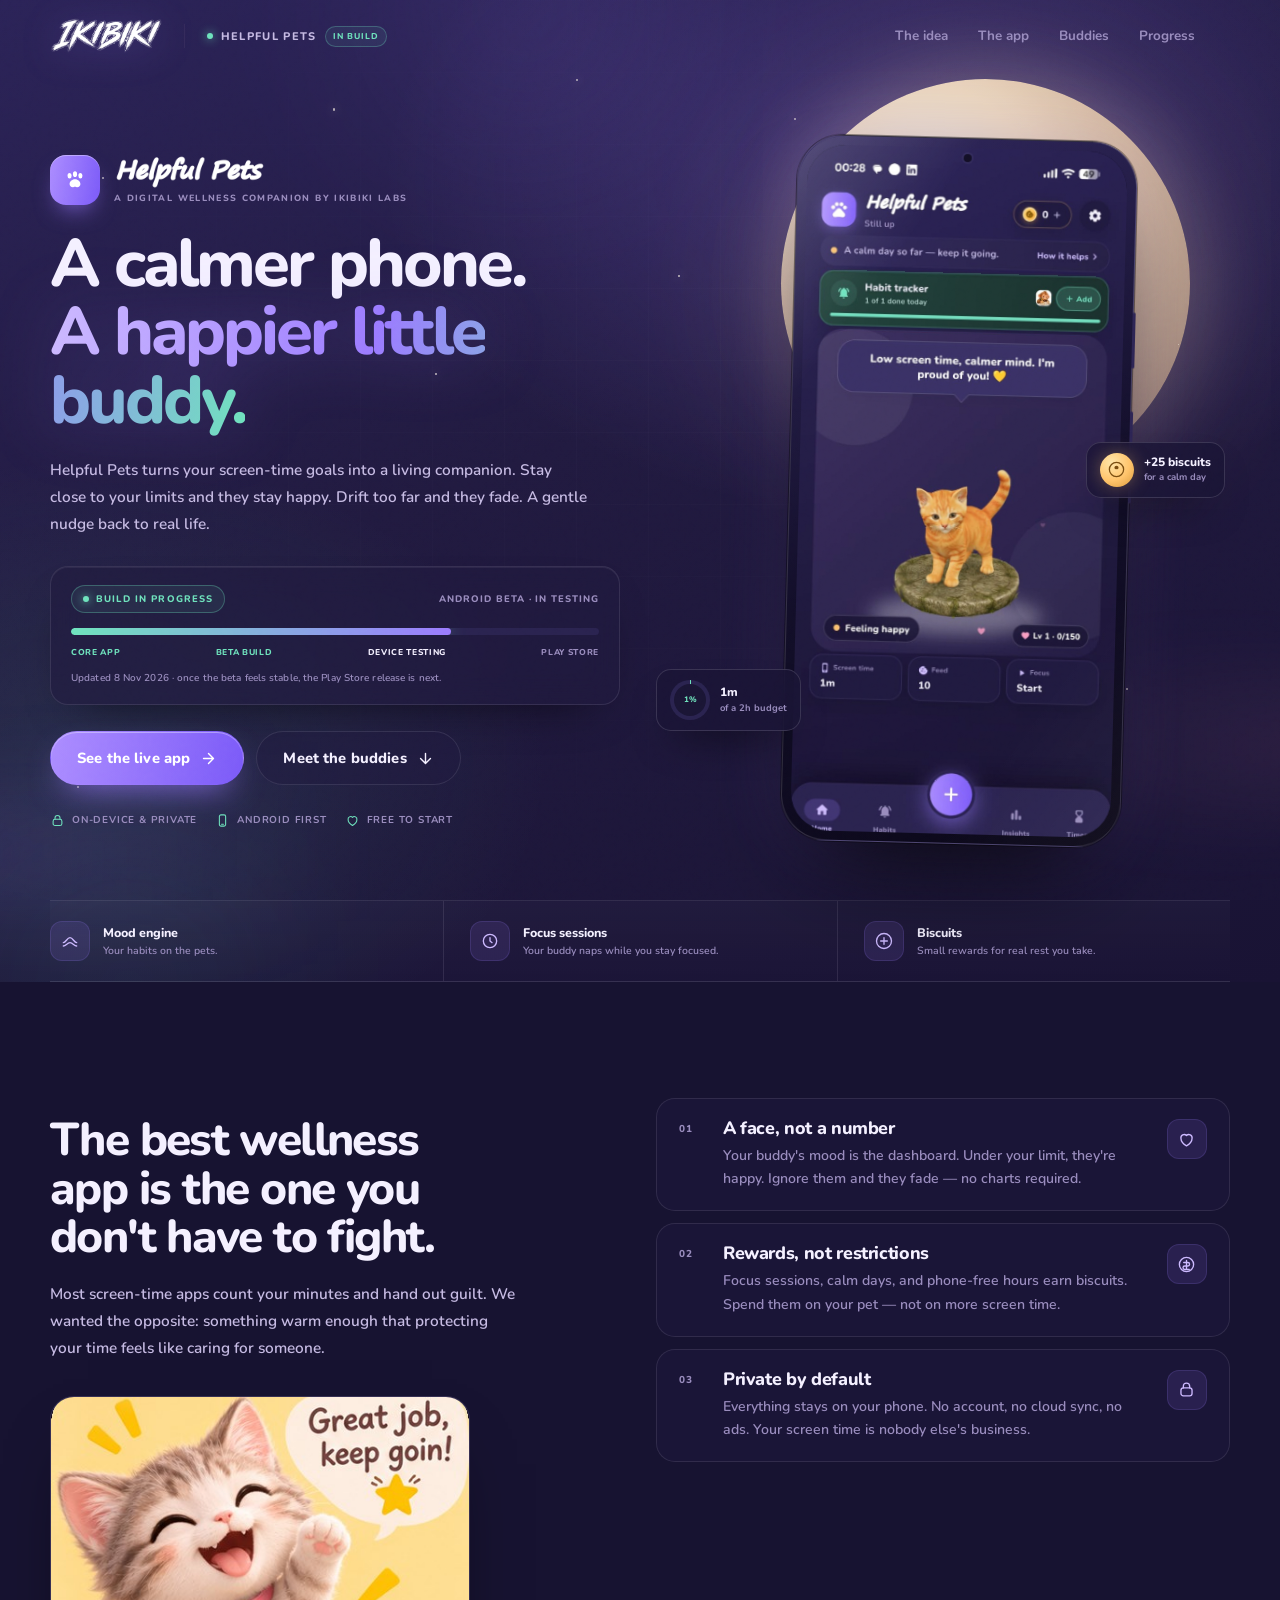
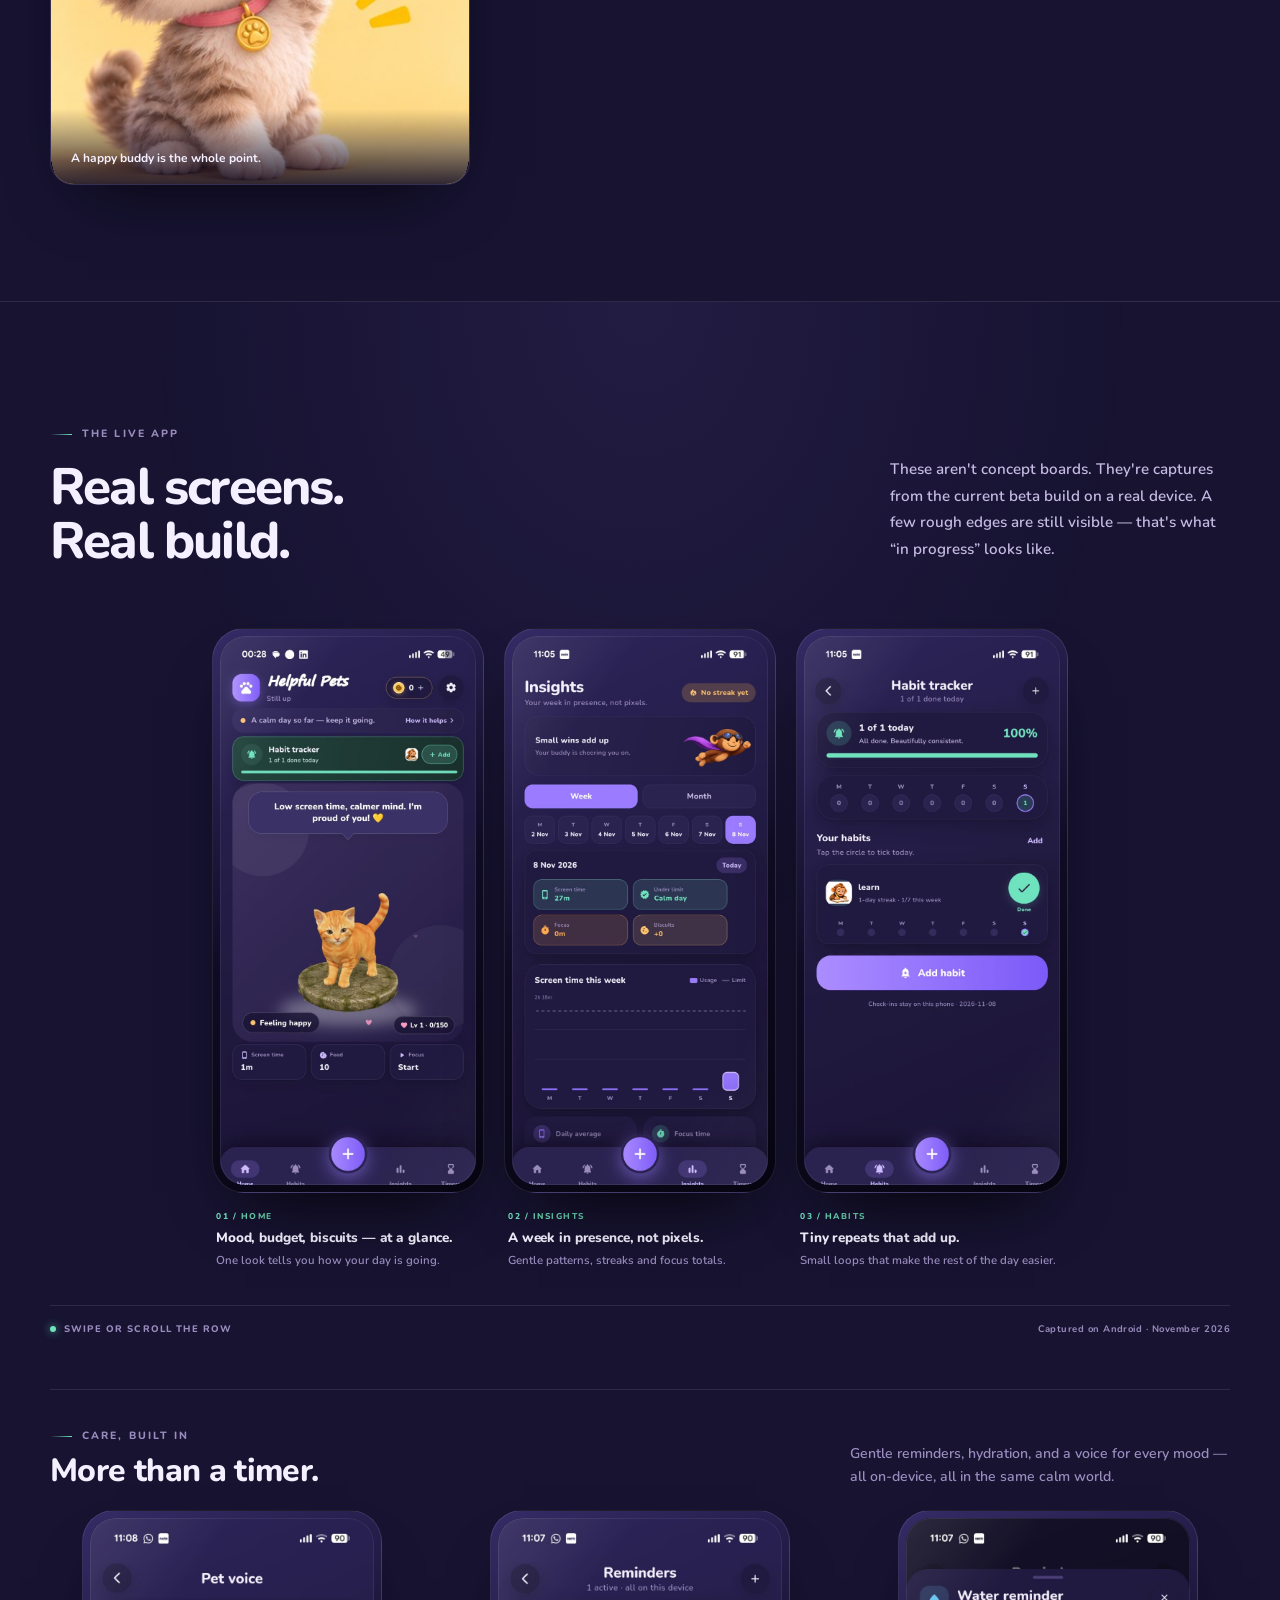
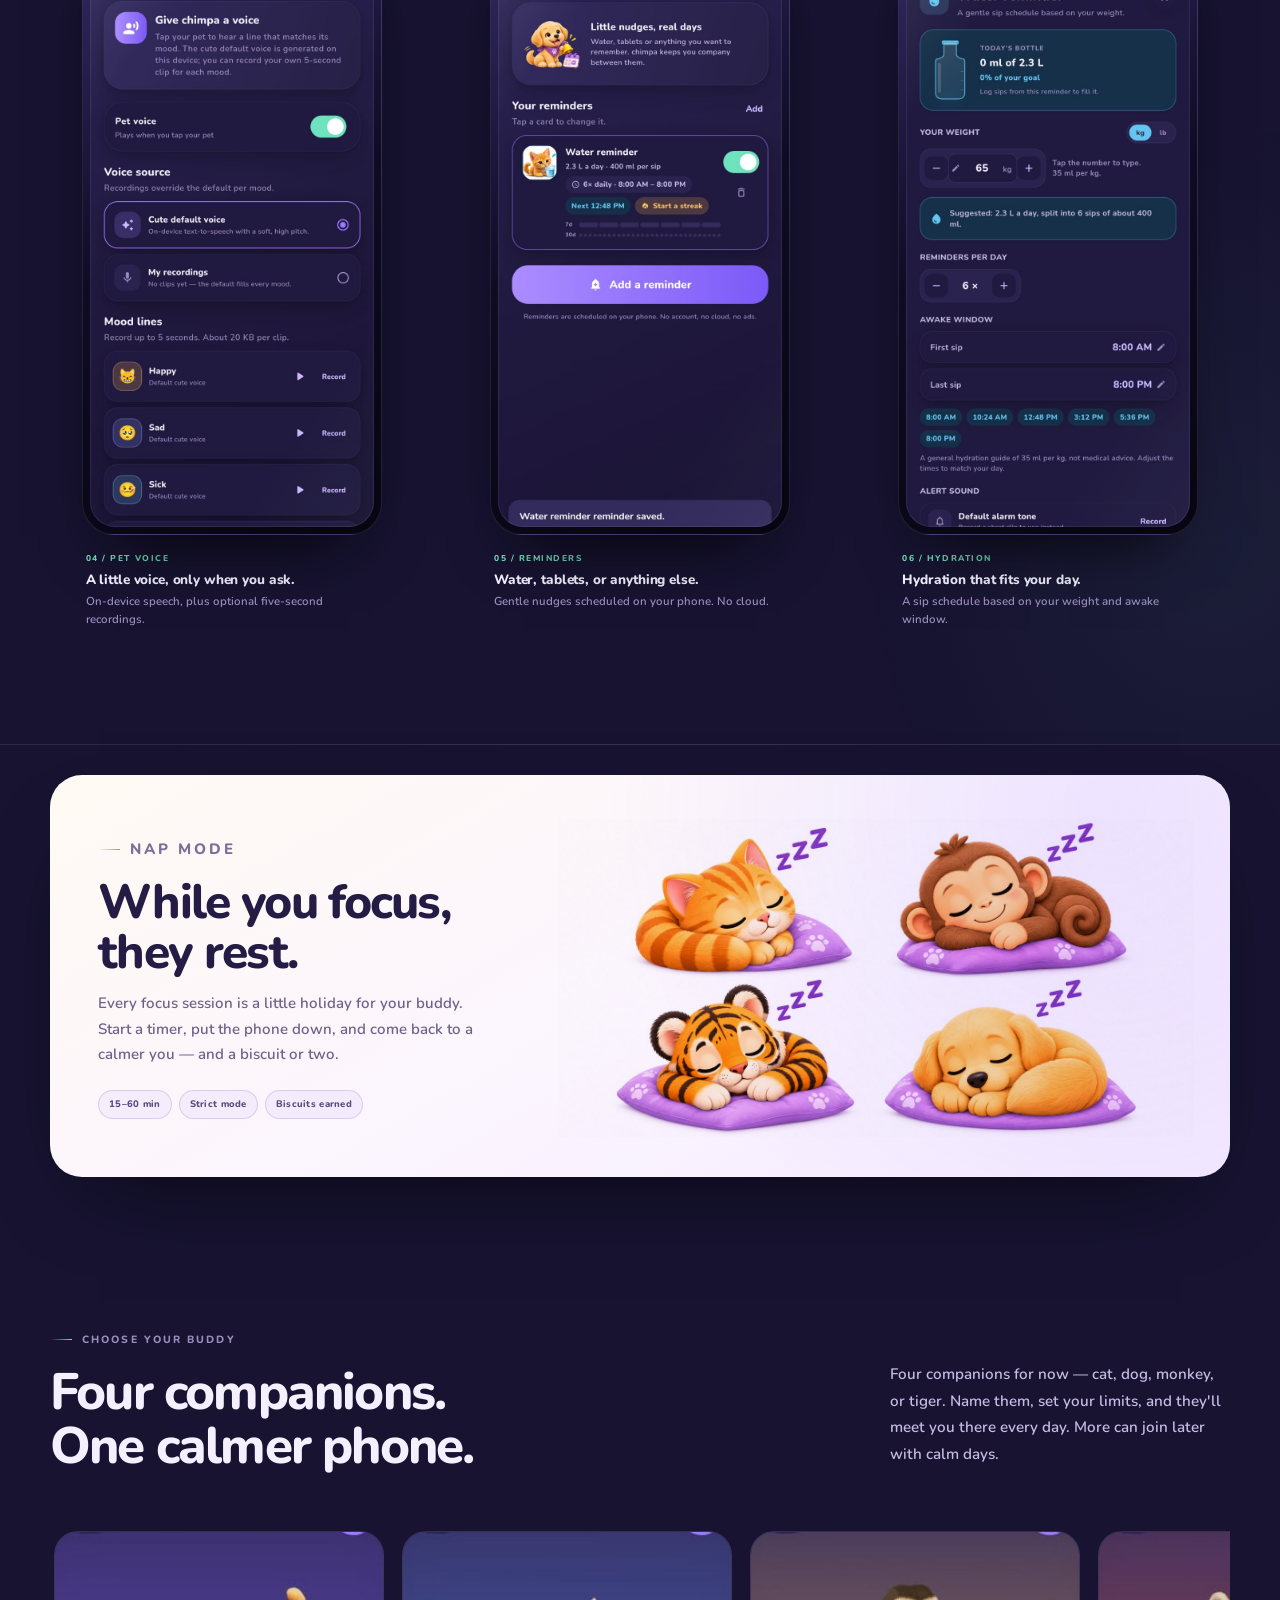
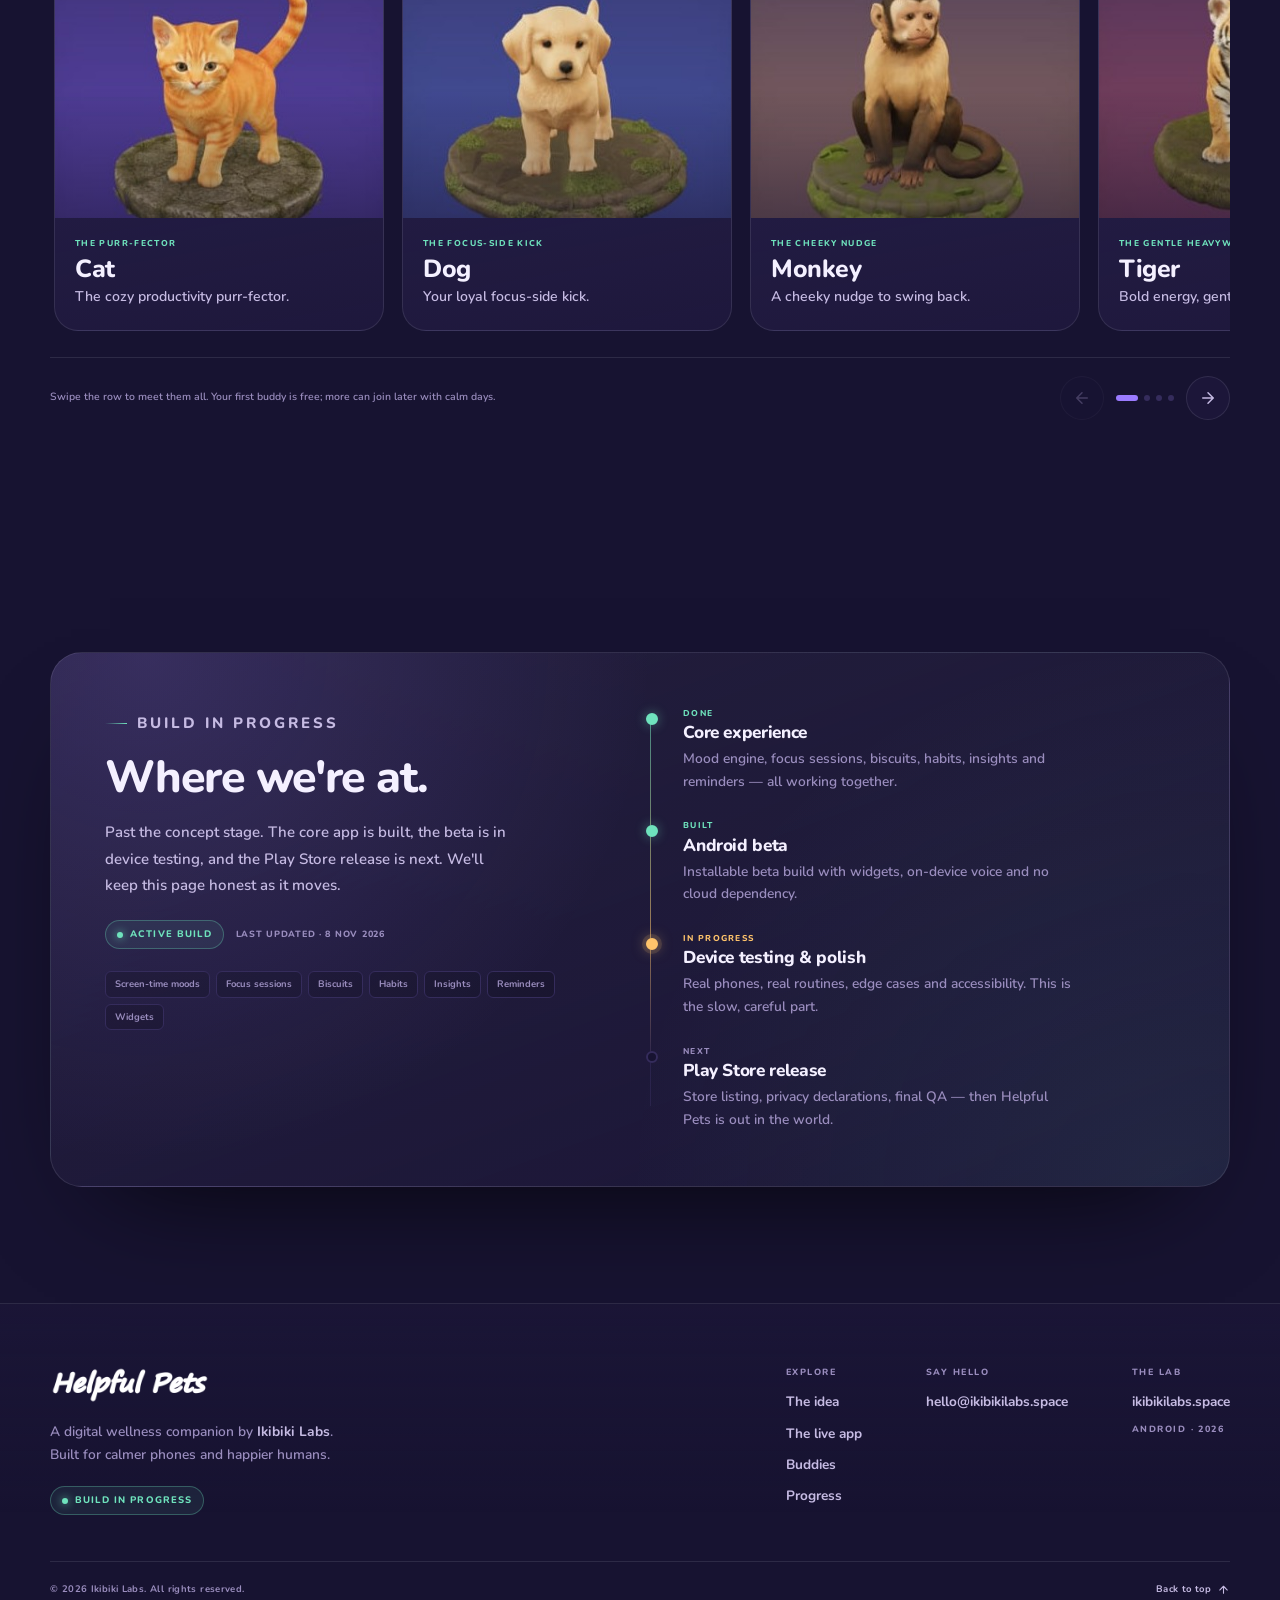
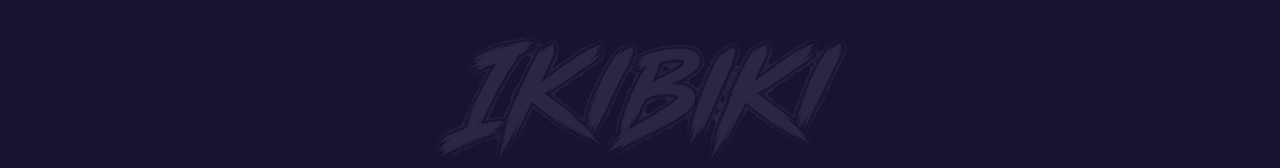
==== commit 1e0a95b0: "Update copy, remove Focus screen and extra sections" ====
--- a/index.html
+++ b/index.html
@@ -142,8 +142,8 @@
 
           <p class="hero__lede" data-reveal style="--d:.1s">
             Helpful Pets turns your screen-time goals into a living companion.
-            Stay close to your limits and they purr. Drift too far and they fade.
-            A gentle nudge back to real life — not another app that makes you feel bad.
+            Stay close to your limits and they stay happy. Drift too far and
+            they fade. A gentle nudge back to real life.
           </p>
 
           <div class="build-status" data-reveal style="--d:.16s">
@@ -206,15 +206,15 @@
         <div class="hero__strip" data-reveal style="--d:.32s">
           <div class="strip-item">
             <span class="strip-item__icon"><svg viewBox="0 0 24 24" aria-hidden="true"><path d="M4 14c3.2 0 4.4-6 8-6s4.8 6 8 6"/><path d="M4 18c3.2 0 4.4-4 8-4s4.8 4 8 4"/></svg></span>
-            <span><strong>Mood engine</strong><small>Your habits, reflected back.</small></span>
+            <span><strong>Mood engine</strong><small>Your habits on the pets.</small></span>
           </div>
           <div class="strip-item">
             <span class="strip-item__icon"><svg viewBox="0 0 24 24" aria-hidden="true"><circle cx="12" cy="12" r="8"/><path d="M12 8v4l2.5 2"/></svg></span>
-            <span><strong>Focus sessions</strong><small>Your buddy naps while you work.</small></span>
+            <span><strong>Focus sessions</strong><small>Your buddy naps while you stay focused.</small></span>
           </div>
           <div class="strip-item">
             <span class="strip-item__icon"><svg viewBox="0 0 24 24" aria-hidden="true"><path d="M8 12h8M12 8v8"/><circle cx="12" cy="12" r="9"/></svg></span>
-            <span><strong>Biscuits, not guilt</strong><small>Small rewards for real rest.</small></span>
+            <span><strong>Biscuits</strong><small>Small rewards for real rest you take.</small></span>
           </div>
         </div>
       </div>
@@ -225,7 +225,6 @@
       <div class="container">
         <div class="idea">
           <div class="idea__intro">
-            <p class="eyebrow" data-reveal>Why we're building this</p>
             <h2 data-reveal style="--d:.06s">The best wellness app is the one you don't have to fight.</h2>
             <p class="idea__lede" data-reveal style="--d:.12s">
               Most screen-time apps count your minutes and hand out guilt.
@@ -267,15 +266,6 @@
                 <p>Everything stays on your phone. No account, no cloud sync, no ads. Your screen time is nobody else's business.</p>
               </div>
               <span class="principle__icon"><svg viewBox="0 0 24 24" aria-hidden="true"><rect x="5" y="10" width="14" height="10" rx="3"/><path d="M8 10V8a4 4 0 0 1 8 0v2"/></svg></span>
-            </article>
-
-            <article class="principle principle--mint" data-reveal style="--d:.18s">
-              <span class="principle__num">04</span>
-              <div>
-                <h3>Small enough to keep</h3>
-                <p>No 40-screen onboarding, no subscription maze. One pet, one budget, one calm corner of your phone.</p>
-              </div>
-              <span class="principle__icon"><svg viewBox="0 0 24 24" aria-hidden="true"><path d="M12 3v18M3 12h18"/><circle cx="12" cy="12" r="9"/></svg></span>
             </article>
           </div>
         </div>
@@ -313,23 +303,11 @@
 
             <figure class="screen-card">
               <div class="screen-card__frame">
-                <img src="assets/img/screen-focus.jpg" width="712" height="1600" loading="lazy" alt="Helpful Pets focus session screen with a timer ring and the cat resting nearby" />
-                <span class="screen-card__shade" aria-hidden="true"></span>
-              </div>
-              <figcaption>
-                <span class="screen-card__index">02 / FOCUS</span>
-                <strong>Your buddy naps while you work.</strong>
-                <span>15 to 60 minutes. Earn biscuits for stepping away.</span>
-              </figcaption>
-            </figure>
-
-            <figure class="screen-card">
-              <div class="screen-card__frame">
                 <img src="assets/img/screen-insights.jpg" width="712" height="1600" loading="lazy" alt="Helpful Pets insights screen showing the week view and screen-time summary" />
                 <span class="screen-card__shade" aria-hidden="true"></span>
               </div>
               <figcaption>
-                <span class="screen-card__index">03 / INSIGHTS</span>
+                <span class="screen-card__index">02 / INSIGHTS</span>
                 <strong>A week in presence, not pixels.</strong>
                 <span>Gentle patterns, streaks and focus totals.</span>
               </figcaption>
@@ -341,7 +319,7 @@
                 <span class="screen-card__shade" aria-hidden="true"></span>
               </div>
               <figcaption>
-                <span class="screen-card__index">04 / HABITS</span>
+                <span class="screen-card__index">03 / HABITS</span>
                 <strong>Tiny repeats that add up.</strong>
                 <span>Small loops that make the rest of the day easier.</span>
               </figcaption>
@@ -369,7 +347,7 @@
               <span class="screen-card__shade" aria-hidden="true"></span>
             </div>
             <figcaption>
-              <span class="screen-card__index">05 / PET VOICE</span>
+              <span class="screen-card__index">04 / PET VOICE</span>
               <strong>A little voice, only when you ask.</strong>
               <span>On-device speech, plus optional five-second recordings.</span>
             </figcaption>
@@ -381,7 +359,7 @@
               <span class="screen-card__shade" aria-hidden="true"></span>
             </div>
             <figcaption>
-              <span class="screen-card__index">06 / REMINDERS</span>
+              <span class="screen-card__index">05 / REMINDERS</span>
               <strong>Water, tablets, or anything else.</strong>
               <span>Gentle nudges scheduled on your phone. No cloud.</span>
             </figcaption>
@@ -393,7 +371,7 @@
               <span class="screen-card__shade" aria-hidden="true"></span>
             </div>
             <figcaption>
-              <span class="screen-card__index">07 / HYDRATION</span>
+              <span class="screen-card__index">06 / HYDRATION</span>
               <strong>Hydration that fits your day.</strong>
               <span>A sip schedule based on your weight and awake window.</span>
             </figcaption>
@@ -594,7 +572,6 @@
 
     <div class="container footer__bottom">
       <span>© <span id="year">2026</span> Ikibiki Labs. All rights reserved.</span>
-      <span class="footer__made"><i></i>Made with care, and a very good cat.</span>
       <a class="footer__to-top" href="#top">Back to top
         <svg viewBox="0 0 24 24" aria-hidden="true"><path d="M12 19V6M5 13l7-7 7 7"/></svg>
       </a>
--- a/css/styles.css
+++ b/css/styles.css
@@ -1139,11 +1139,6 @@
   stroke-linecap: round;
   stroke-linejoin: round;
 }
-.principle--mint .principle__icon {
-  background: rgba(111, 227, 189, 0.1);
-  border-color: rgba(111, 227, 189, 0.2);
-  color: var(--mint);
-}
 
 /* ============================================================
    LIVE APP SCREENS
@@ -1169,6 +1164,12 @@
 }
 .screens-scroll::-webkit-scrollbar { display: none; }
 .screens-scroll.is-dragging { cursor: grabbing; }
+
+@media (min-width: 981px) {
+  .screens-scroll { justify-content: center; }
+  .screens-hint { display: none; }
+  .screens-foot { justify-content: flex-end; }
+}
 .screen-card {
   flex: 0 0 272px;
   scroll-snap-align: start;
@@ -1633,14 +1634,6 @@
   letter-spacing: 0.04em;
   color: var(--ink-faint);
 }
-.footer__made { display: inline-flex; align-items: center; gap: 7px; }
-.footer__made i {
-  width: 5px;
-  height: 5px;
-  border-radius: 50%;
-  background: var(--mint);
-  box-shadow: 0 0 8px rgba(111, 227, 189, 0.85);
-}
 .footer__to-top {
   display: inline-flex;
   align-items: center;
@@ -1662,11 +1655,11 @@
 .footer__studio {
   display: flex;
   justify-content: center;
-  margin-top: 22px;
-  opacity: 0.11;
+  margin-top: 16px;
+  opacity: 0.085;
   pointer-events: none;
 }
-.footer__studio img { width: min(78%, 700px); height: auto; }
+.footer__studio img { width: min(42%, 420px); height: auto; }
 
 /* ============================================================
    REVEAL
@@ -1818,7 +1811,7 @@
   .footer__cols { flex-wrap: wrap; gap: 30px; }
   .footer__bottom { gap: 10px; }
   .footer__to-top { margin-left: 0; }
-  .footer__studio img { width: 86%; }
+  .footer__studio img { width: min(64%, 280px); }
 }
 
 @media (max-width: 480px) {
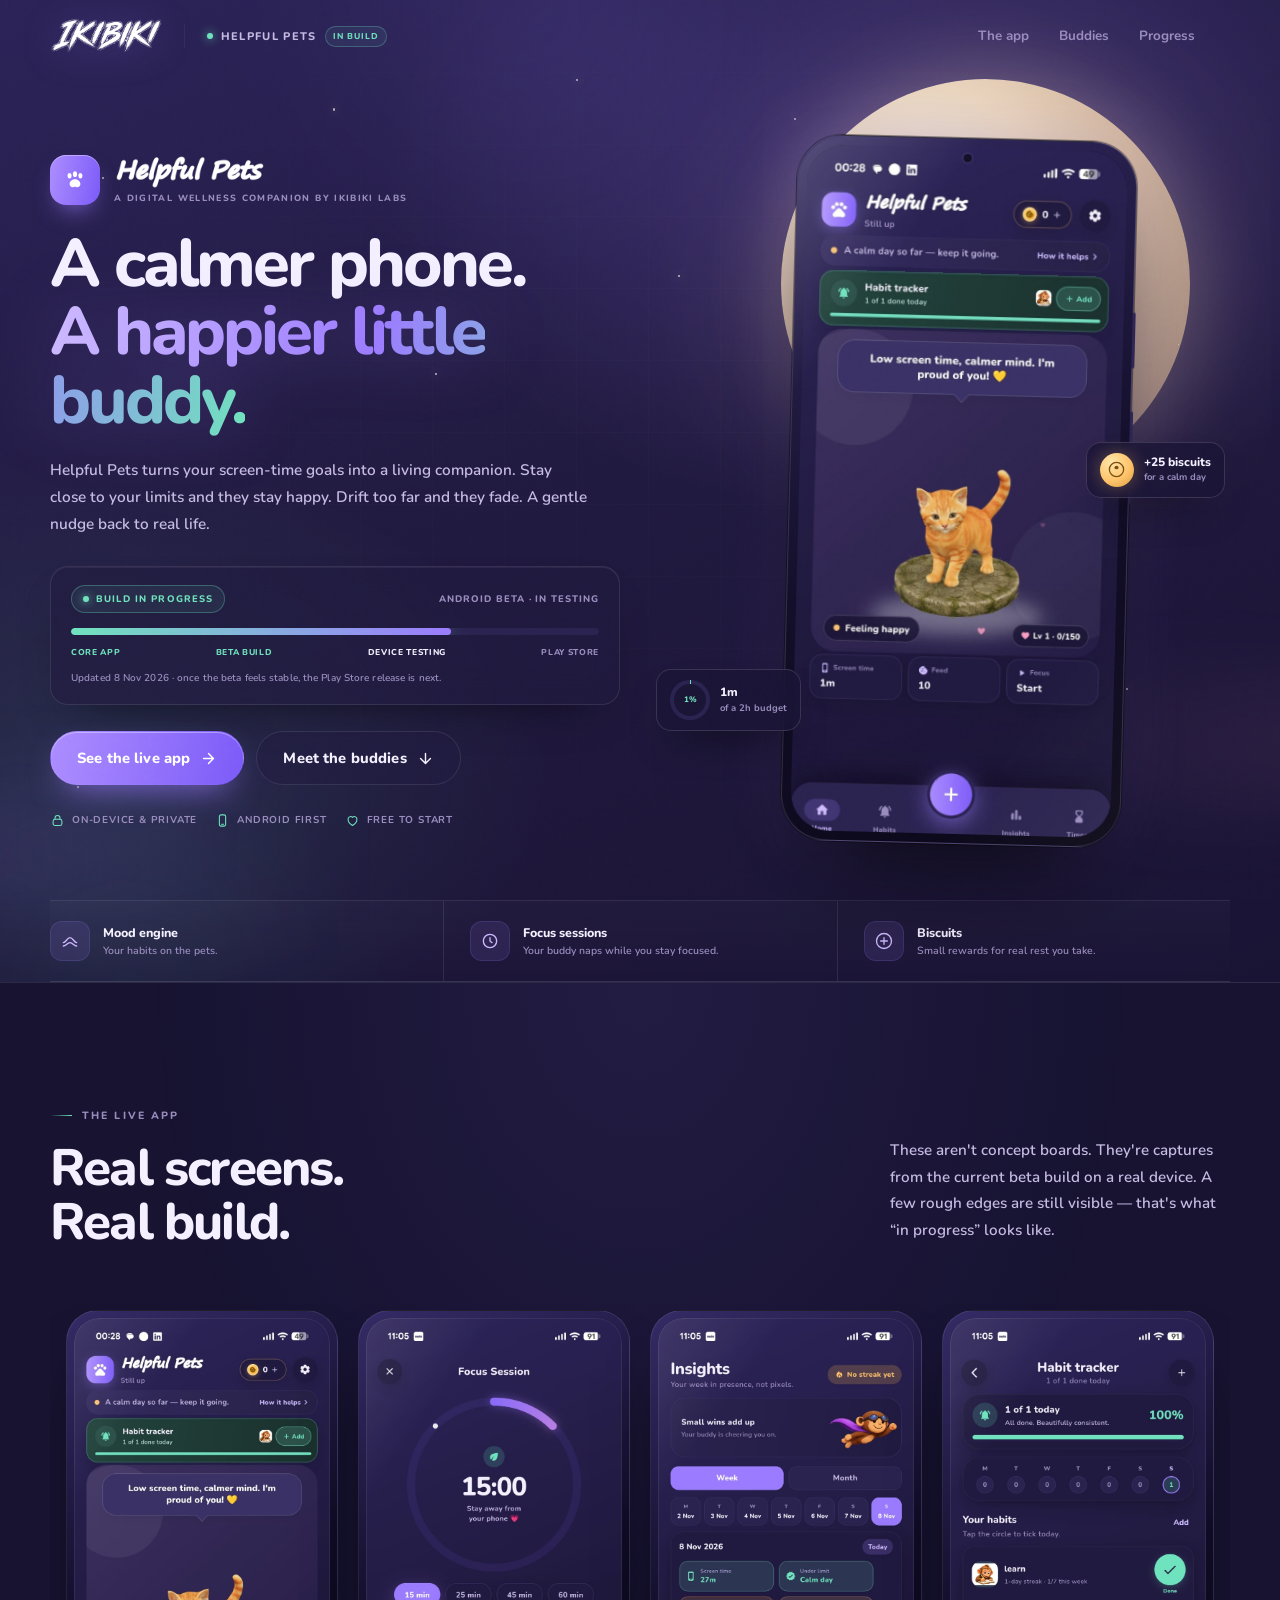
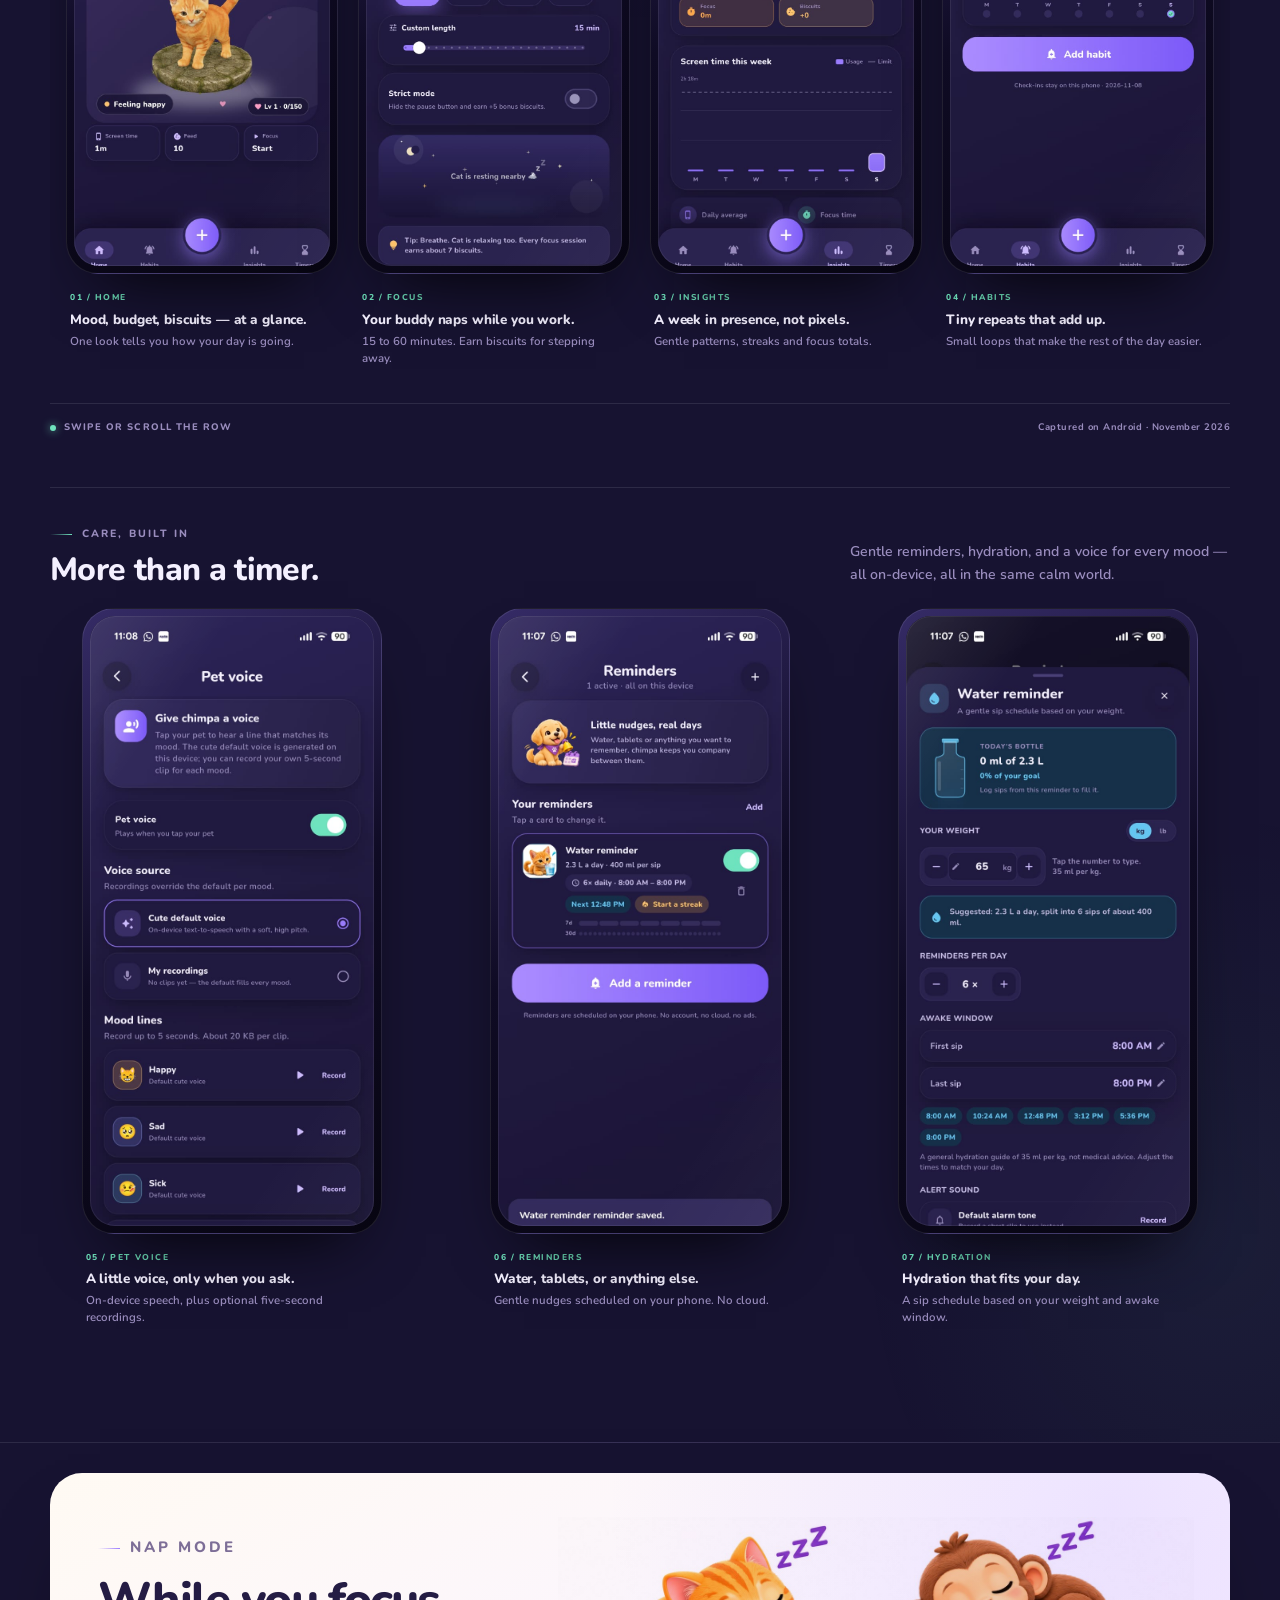
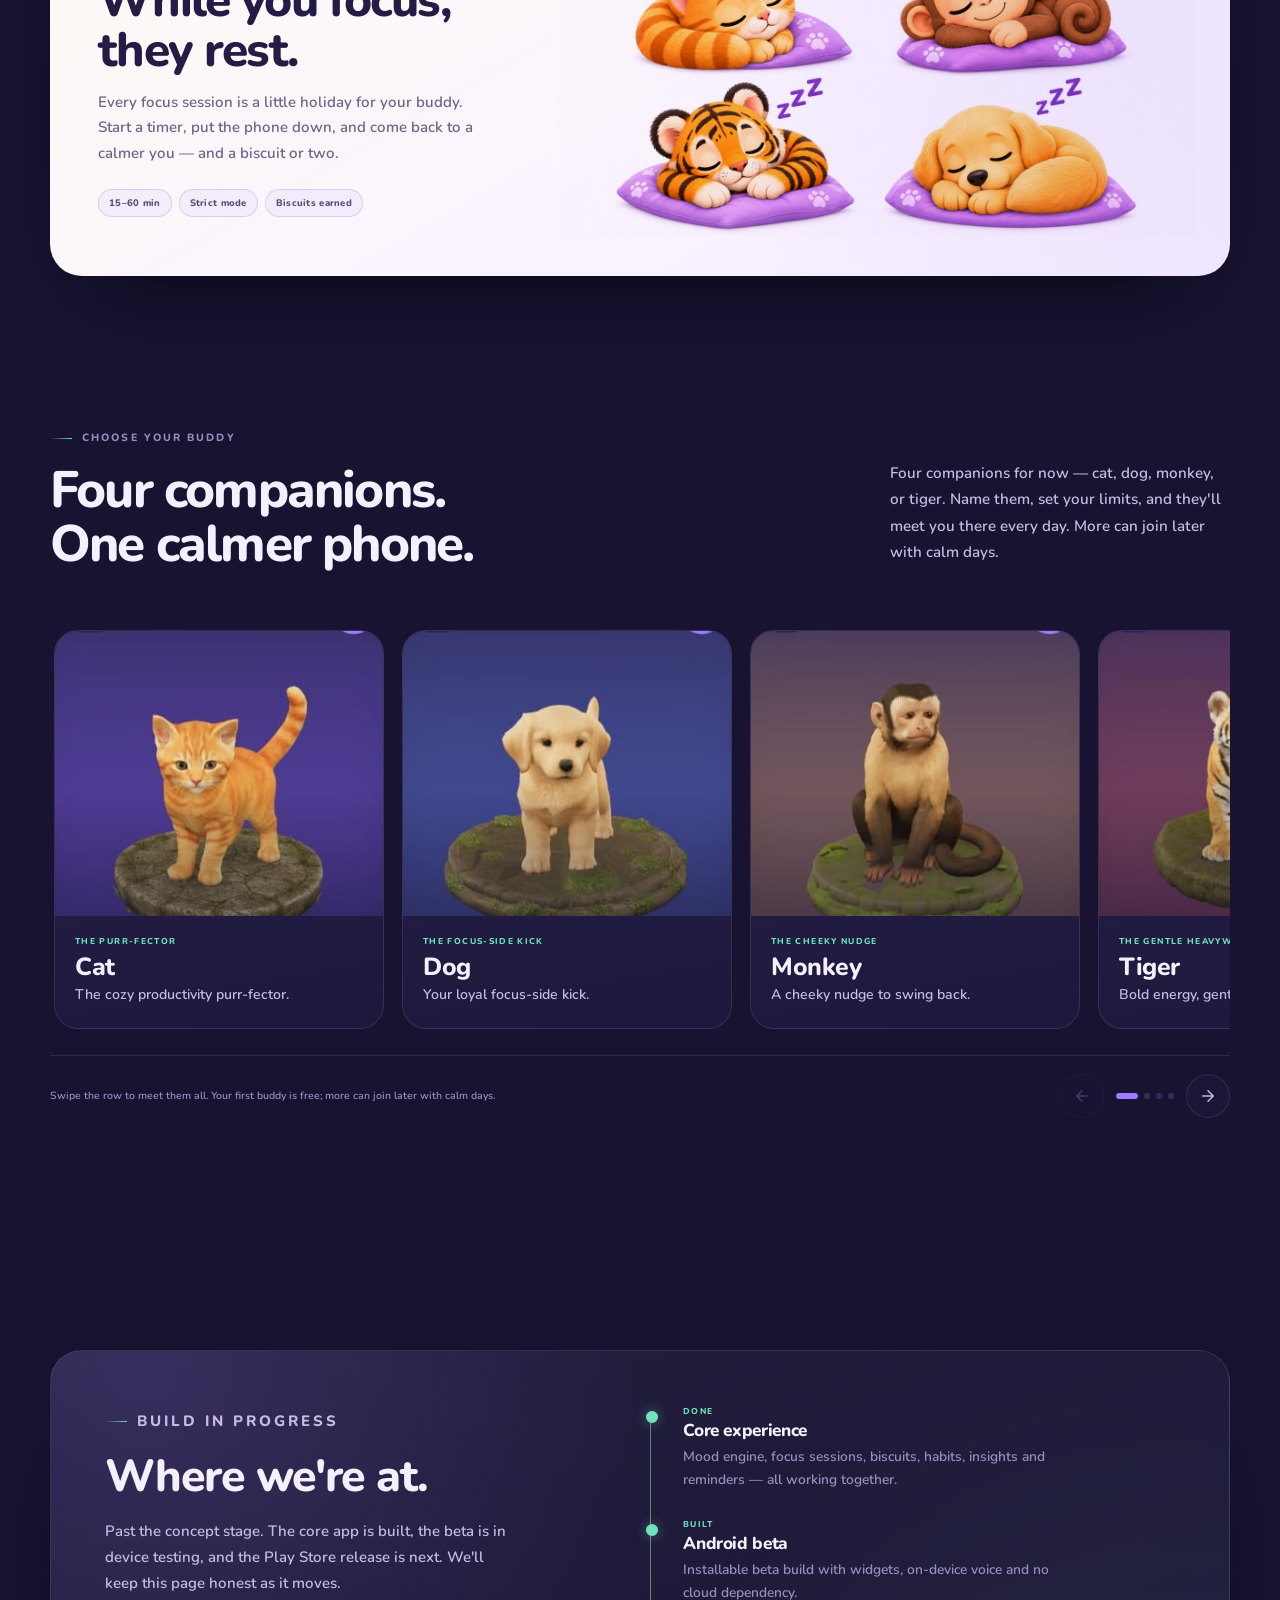
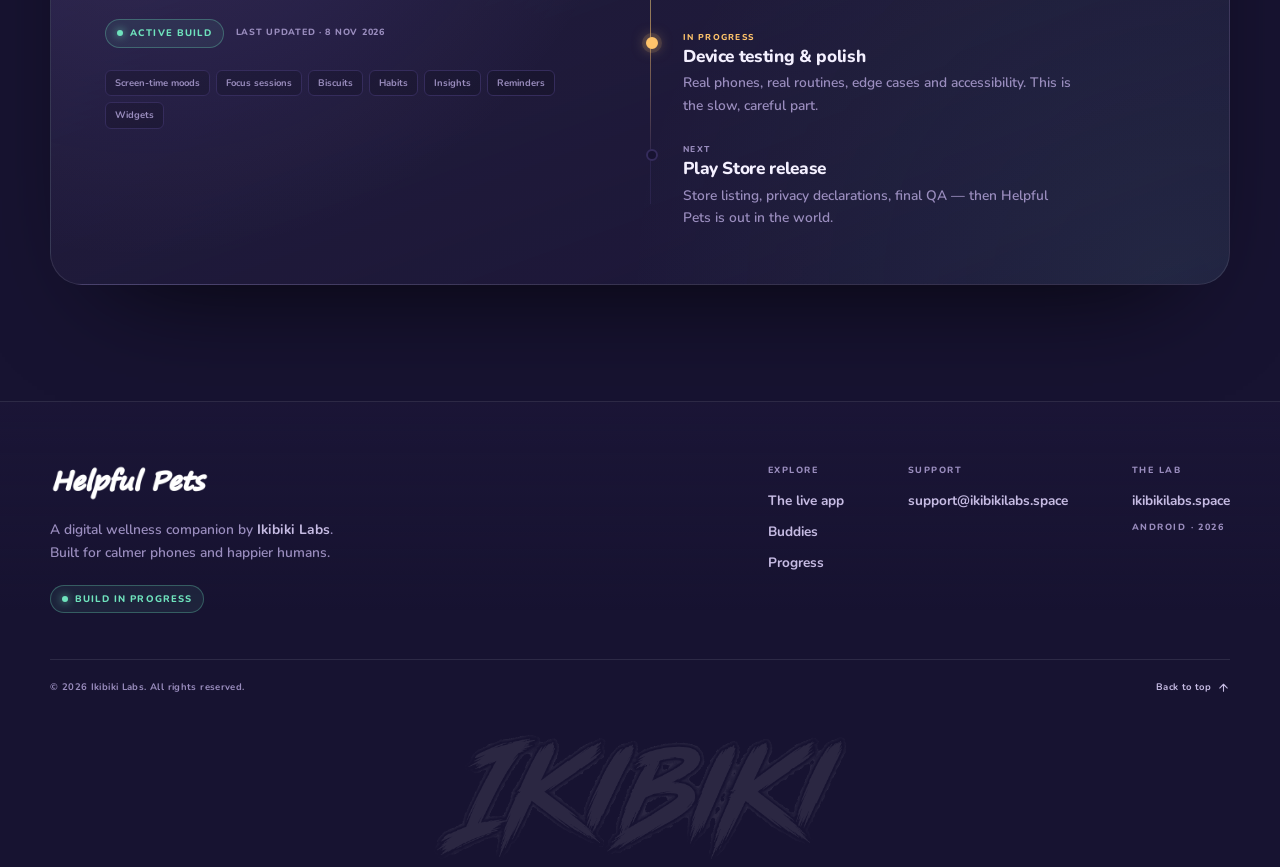
==== commit d115b7be: "Restore Focus screen, remove idea section, add preloader branding" ====
--- a/index.html
+++ b/index.html
@@ -52,7 +52,11 @@
       </div>
       <img class="preloader__wordmark" src="assets/img/logo-helpful-pets.png" alt="" />
       <div class="preloader__bar"><span></span></div>
-      <p class="preloader__meta">Waking up your buddy · Ikibiki Labs</p>
+      <p class="preloader__meta">Waking up your buddy...</p>
+      <div class="preloader__powered">
+        <span>Powered by</span>
+        <img src="assets/img/logo-ikibiki-labs.png" alt="Ikibiki Labs" />
+      </div>
     </div>
   </div>
 
@@ -71,7 +75,6 @@
       <span class="product-label"><i class="status-dot"></i>Helpful Pets <em>in build</em></span>
 
       <nav class="nav__links" aria-label="Primary">
-        <a href="#idea">The idea</a>
         <a href="#app">The app</a>
         <a href="#buddies">Buddies</a>
         <a href="#progress">Progress</a>
@@ -88,14 +91,13 @@
   <!-- ================= MOBILE MENU ================= -->
   <div class="mobile-menu" id="mobileMenu">
     <nav class="mobile-menu__nav" aria-label="Mobile">
-      <a href="#idea"><span>01</span>The idea</a>
-      <a href="#app"><span>02</span>The app</a>
-      <a href="#buddies"><span>03</span>Buddies</a>
-      <a href="#progress"><span>04</span>Progress</a>
+      <a href="#app"><span>01</span>The app</a>
+      <a href="#buddies"><span>02</span>Buddies</a>
+      <a href="#progress"><span>03</span>Progress</a>
     </nav>
     <div class="mobile-menu__foot">
       <span class="build-pill"><i></i>Build in progress</span>
-      <a class="mobile-menu__mail" href="mailto:hello@ikibikilabs.space">hello@ikibikilabs.space</a>
+      <a class="mobile-menu__mail" href="mailto:support@ikibikilabs.space">support@ikibikilabs.space</a>
       <span class="mobile-menu__meta">IKIBIKI LABS · EARTH · 2026</span>
     </div>
   </div>
@@ -220,58 +222,6 @@
       </div>
     </section>
 
-    <!-- ================= THE IDEA ================= -->
-    <section class="section" id="idea">
-      <div class="container">
-        <div class="idea">
-          <div class="idea__intro">
-            <h2 data-reveal style="--d:.06s">The best wellness app is the one you don't have to fight.</h2>
-            <p class="idea__lede" data-reveal style="--d:.12s">
-              Most screen-time apps count your minutes and hand out guilt.
-              We wanted the opposite: something warm enough that protecting
-              your time feels like caring for someone.
-            </p>
-
-            <div class="mood-card" data-reveal style="--d:.18s">
-              <img src="assets/img/mood-cat.jpg" alt="A happy illustrated kitten cheering you on" />
-              <div class="mood-card__caption">
-                <span>A happy buddy is the whole point.</span>
-              </div>
-            </div>
-          </div>
-
-          <div class="principle-list">
-            <article class="principle" data-reveal>
-              <span class="principle__num">01</span>
-              <div>
-                <h3>A face, not a number</h3>
-                <p>Your buddy's mood is the dashboard. Under your limit, they're happy. Ignore them and they fade — no charts required.</p>
-              </div>
-              <span class="principle__icon"><svg viewBox="0 0 24 24" aria-hidden="true"><path d="M12 20s-7-4.4-7-9.4A4.1 4.1 0 0 1 12 7a4.1 4.1 0 0 1 7 3.6C19 15.6 12 20 12 20Z"/></svg></span>
-            </article>
-
-            <article class="principle" data-reveal style="--d:.06s">
-              <span class="principle__num">02</span>
-              <div>
-                <h3>Rewards, not restrictions</h3>
-                <p>Focus sessions, calm days, and phone-free hours earn biscuits. Spend them on your pet — not on more screen time.</p>
-              </div>
-              <span class="principle__icon"><svg viewBox="0 0 24 24" aria-hidden="true"><circle cx="12" cy="12" r="9"/><path d="M12 7v10M8.5 9.5h5.2a2.2 2.2 0 0 1 0 4.4H9.8a2.2 2.2 0 0 0 0 4.4h5.7"/></svg></span>
-            </article>
-
-            <article class="principle" data-reveal style="--d:.12s">
-              <span class="principle__num">03</span>
-              <div>
-                <h3>Private by default</h3>
-                <p>Everything stays on your phone. No account, no cloud sync, no ads. Your screen time is nobody else's business.</p>
-              </div>
-              <span class="principle__icon"><svg viewBox="0 0 24 24" aria-hidden="true"><rect x="5" y="10" width="14" height="10" rx="3"/><path d="M8 10V8a4 4 0 0 1 8 0v2"/></svg></span>
-            </article>
-          </div>
-        </div>
-      </div>
-    </section>
-
     <!-- ================= LIVE APP ================= -->
     <section class="section section--app" id="app">
       <div class="container">
@@ -303,11 +253,23 @@
 
             <figure class="screen-card">
               <div class="screen-card__frame">
+                <img src="assets/img/screen-focus.jpg" width="712" height="1600" loading="lazy" alt="Helpful Pets focus session screen with a timer ring and the cat resting nearby" />
+                <span class="screen-card__shade" aria-hidden="true"></span>
+              </div>
+              <figcaption>
+                <span class="screen-card__index">02 / FOCUS</span>
+                <strong>Your buddy naps while you work.</strong>
+                <span>15 to 60 minutes. Earn biscuits for stepping away.</span>
+              </figcaption>
+            </figure>
+
+            <figure class="screen-card">
+              <div class="screen-card__frame">
                 <img src="assets/img/screen-insights.jpg" width="712" height="1600" loading="lazy" alt="Helpful Pets insights screen showing the week view and screen-time summary" />
                 <span class="screen-card__shade" aria-hidden="true"></span>
               </div>
               <figcaption>
-                <span class="screen-card__index">02 / INSIGHTS</span>
+                <span class="screen-card__index">03 / INSIGHTS</span>
                 <strong>A week in presence, not pixels.</strong>
                 <span>Gentle patterns, streaks and focus totals.</span>
               </figcaption>
@@ -319,7 +281,7 @@
                 <span class="screen-card__shade" aria-hidden="true"></span>
               </div>
               <figcaption>
-                <span class="screen-card__index">03 / HABITS</span>
+                <span class="screen-card__index">04 / HABITS</span>
                 <strong>Tiny repeats that add up.</strong>
                 <span>Small loops that make the rest of the day easier.</span>
               </figcaption>
@@ -347,7 +309,7 @@
               <span class="screen-card__shade" aria-hidden="true"></span>
             </div>
             <figcaption>
-              <span class="screen-card__index">04 / PET VOICE</span>
+              <span class="screen-card__index">05 / PET VOICE</span>
               <strong>A little voice, only when you ask.</strong>
               <span>On-device speech, plus optional five-second recordings.</span>
             </figcaption>
@@ -359,7 +321,7 @@
               <span class="screen-card__shade" aria-hidden="true"></span>
             </div>
             <figcaption>
-              <span class="screen-card__index">05 / REMINDERS</span>
+              <span class="screen-card__index">06 / REMINDERS</span>
               <strong>Water, tablets, or anything else.</strong>
               <span>Gentle nudges scheduled on your phone. No cloud.</span>
             </figcaption>
@@ -371,7 +333,7 @@
               <span class="screen-card__shade" aria-hidden="true"></span>
             </div>
             <figcaption>
-              <span class="screen-card__index">06 / HYDRATION</span>
+              <span class="screen-card__index">07 / HYDRATION</span>
               <strong>Hydration that fits your day.</strong>
               <span>A sip schedule based on your weight and awake window.</span>
             </figcaption>
@@ -553,14 +515,13 @@
       <div class="footer__cols">
         <div class="footer__col">
           <span>Explore</span>
-          <a href="#idea">The idea</a>
-          <a href="#app">The live app</a>
+            <a href="#app">The live app</a>
           <a href="#buddies">Buddies</a>
           <a href="#progress">Progress</a>
         </div>
         <div class="footer__col">
-          <span>Say hello</span>
-          <a href="mailto:hello@ikibikilabs.space">hello@ikibikilabs.space</a>
+          <span>Support</span>
+          <a href="mailto:support@ikibikilabs.space">support@ikibikilabs.space</a>
         </div>
         <div class="footer__col">
           <span>The lab</span>
--- a/css/styles.css
+++ b/css/styles.css
@@ -310,6 +310,22 @@
   letter-spacing: 0.08em;
   color: var(--ink-faint);
 }
+.preloader__powered {
+  display: flex;
+  align-items: center;
+  justify-content: center;
+  gap: 8px;
+  margin-top: 14px;
+  opacity: 0.78;
+}
+.preloader__powered span {
+  font-size: 8px;
+  font-weight: 800;
+  letter-spacing: 0.16em;
+  text-transform: uppercase;
+  color: var(--ink-faint);
+}
+.preloader__powered img { height: 17px; width: auto; }
 
 .scroll-progress {
   position: fixed;
@@ -1046,101 +1062,6 @@
 }
 
 /* ============================================================
-   THE IDEA
-   ============================================================ */
-.idea {
-  display: grid;
-  grid-template-columns: minmax(0, 0.96fr) minmax(0, 1.04fr);
-  gap: clamp(40px, 6vw, 76px);
-  align-items: start;
-}
-.idea__intro h2 {
-  margin: 18px 0 20px;
-  font-size: clamp(2rem, 3.6vw, 3rem);
-}
-.idea__lede {
-  max-width: 470px;
-  color: var(--ink-soft);
-  font-size: 0.96rem;
-  line-height: 1.75;
-}
-
-.mood-card {
-  position: relative;
-  max-width: 420px;
-  margin-top: 34px;
-  border-radius: 24px;
-  overflow: hidden;
-  border: 1px solid var(--line-2);
-  background: var(--surface);
-  box-shadow: 0 30px 70px -38px rgba(0, 0, 0, 0.9);
-  transform: rotate(-2deg);
-  transition: transform 0.7s var(--ease), border-color 0.4s ease;
-}
-.mood-card:hover { transform: rotate(0deg) translateY(-4px); border-color: rgba(155, 123, 255, 0.4); }
-.mood-card img { width: 100%; height: auto; aspect-ratio: 1.08; object-fit: cover; }
-.mood-card__caption {
-  position: absolute;
-  left: 0;
-  right: 0;
-  bottom: 0;
-  display: flex;
-  flex-direction: column;
-  gap: 3px;
-  padding: 40px 20px 16px;
-  background: linear-gradient(transparent, rgba(15, 11, 36, 0.86));
-  font-size: 12px;
-  font-weight: 700;
-  color: var(--ink);
-}
-
-.principle-list { display: flex; flex-direction: column; gap: 12px; }
-.principle {
-  display: grid;
-  grid-template-columns: 28px minmax(0, 1fr) 40px;
-  gap: 16px;
-  align-items: start;
-  padding: 20px 22px;
-  border: 1px solid var(--line-2);
-  border-radius: 19px;
-  background: rgba(33, 26, 64, 0.42);
-  transition: border-color 0.35s ease, background-color 0.35s ease, transform 0.4s var(--ease);
-}
-.principle:hover {
-  border-color: rgba(155, 123, 255, 0.4);
-  background: rgba(42, 35, 80, 0.55);
-  transform: translateX(4px);
-}
-.principle__num {
-  padding-top: 3px;
-  font-size: 10px;
-  font-weight: 800;
-  letter-spacing: 0.12em;
-  color: var(--ink-faint);
-}
-.principle h3 { margin-bottom: 6px; font-size: 1.12rem; }
-.principle p { color: var(--ink-faint); font-size: 0.88rem; line-height: 1.65; }
-.principle__icon {
-  width: 40px;
-  height: 40px;
-  display: grid;
-  place-items: center;
-  border-radius: 12px;
-  background: rgba(155, 123, 255, 0.12);
-  border: 1px solid rgba(155, 123, 255, 0.16);
-  color: var(--primary-soft);
-}
-.principle__icon svg {
-  width: 19px;
-  height: 19px;
-  fill: none;
-  stroke: currentColor;
-  stroke-width: 1.7;
-  stroke-linecap: round;
-  stroke-linejoin: round;
-}
-
-/* ============================================================
    LIVE APP SCREENS
    ============================================================ */
 .section--app {
@@ -1165,7 +1086,7 @@
 .screens-scroll::-webkit-scrollbar { display: none; }
 .screens-scroll.is-dragging { cursor: grabbing; }
 
-@media (min-width: 981px) {
+@media (min-width: 1200px) {
   .screens-scroll { justify-content: center; }
   .screens-hint { display: none; }
   .screens-foot { justify-content: flex-end; }
@@ -1699,8 +1620,6 @@
   .phone { width: min(330px, 58vw); }
   .hero__strip { margin-top: 40px; }
 
-  .idea { grid-template-columns: 1fr; gap: 44px; }
-  .mood-card { max-width: 460px; }
 
   .progress-panel { grid-template-columns: 1fr; gap: 38px; }
   .progress-panel__intro > p { max-width: 560px; }
@@ -1766,10 +1685,6 @@
   .strip-item:first-child { border-top: 0; }
   .strip-item__icon { width: 36px; height: 36px; }
 
-  .idea { gap: 38px; }
-  .mood-card { margin-top: 26px; }
-  .principle { grid-template-columns: 24px minmax(0, 1fr); padding: 18px; }
-  .principle__icon { display: none; }
 
   .screen-card { flex-basis: 248px; }
   .screen-card__frame { border-radius: 27px; padding: 6px; }
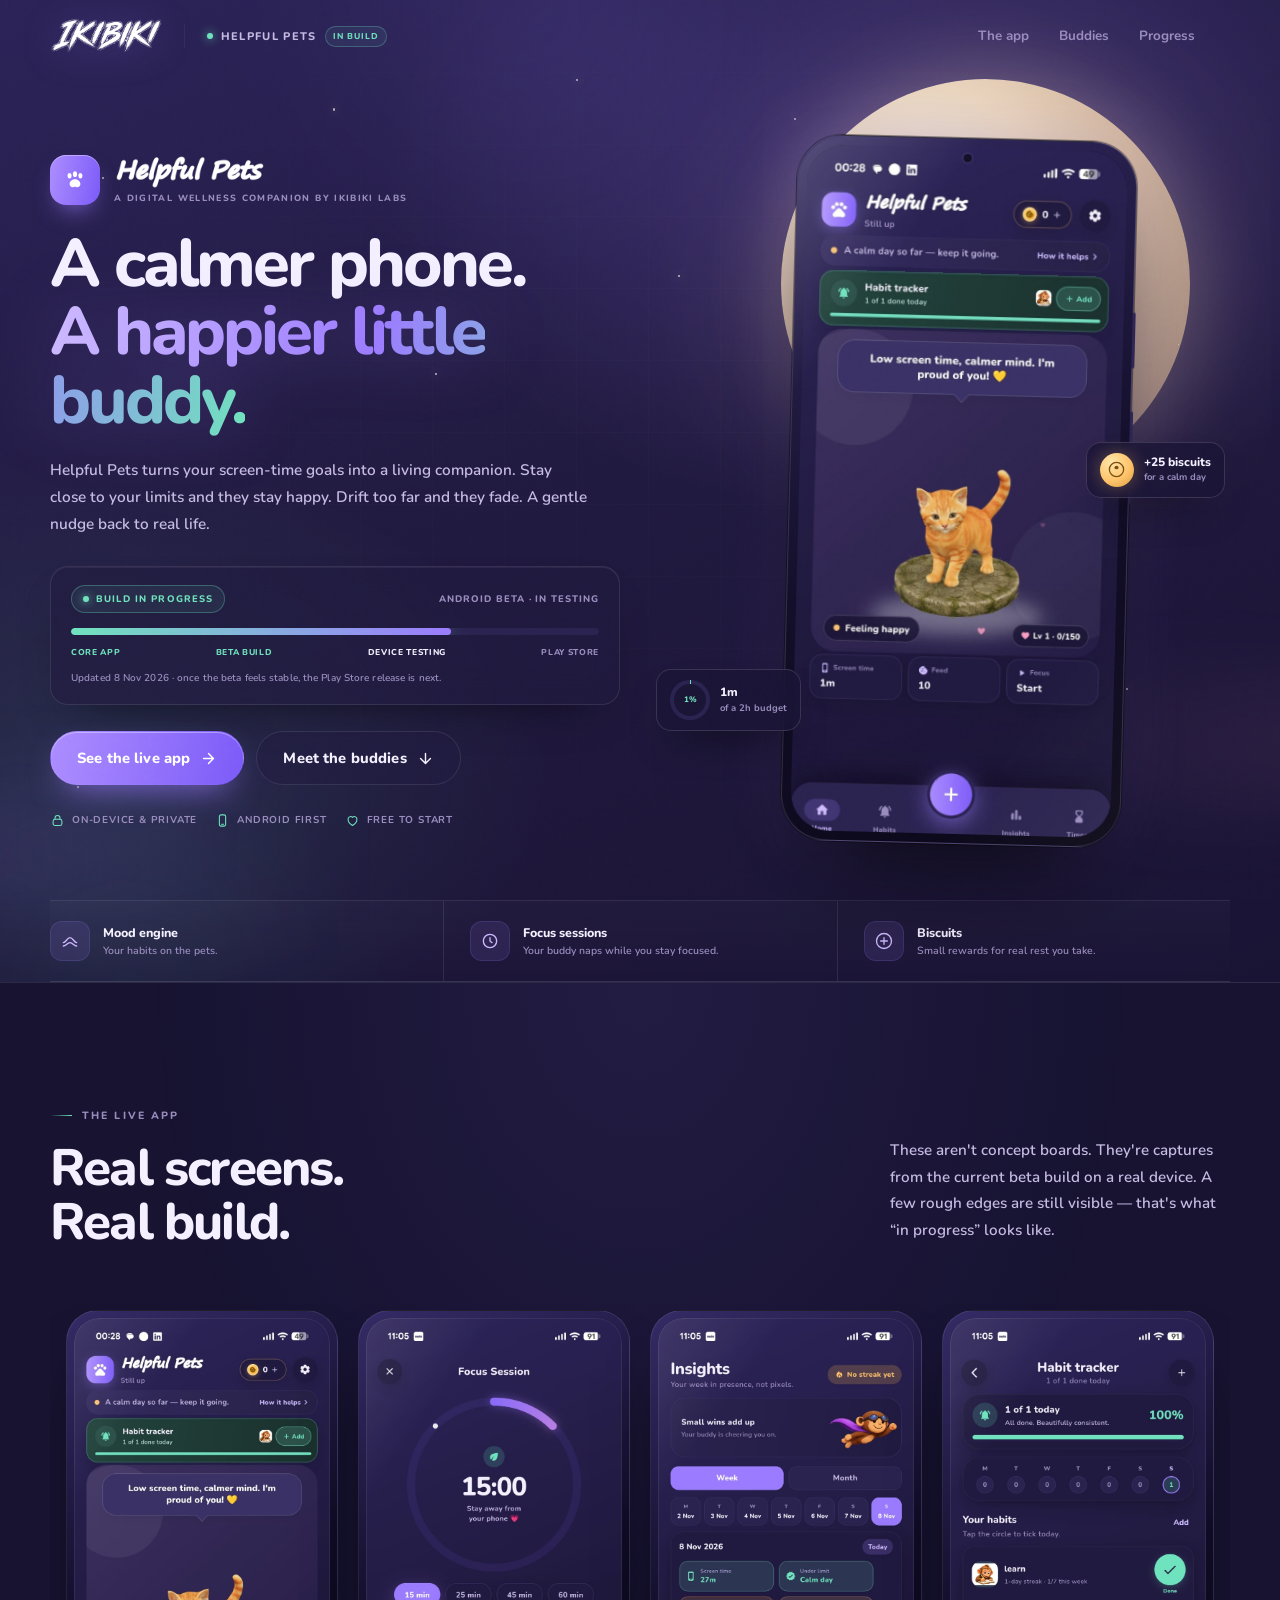
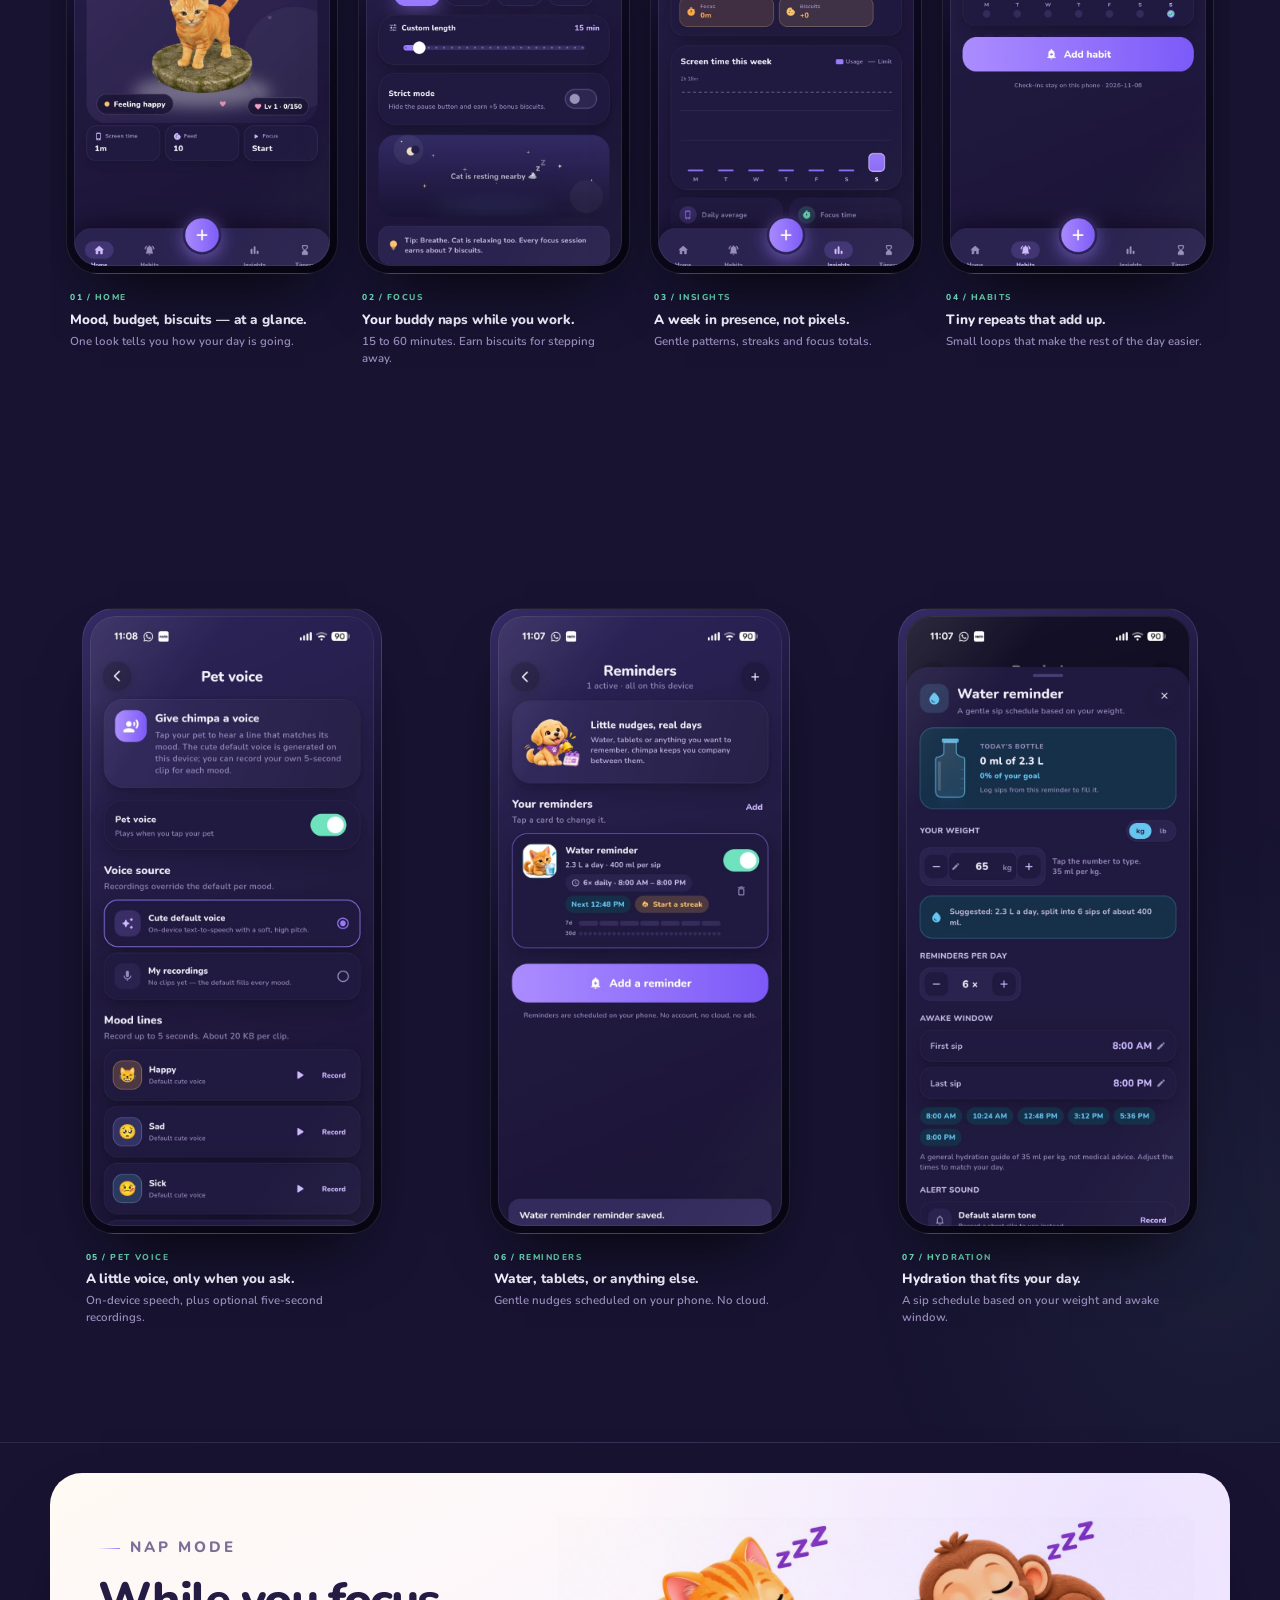
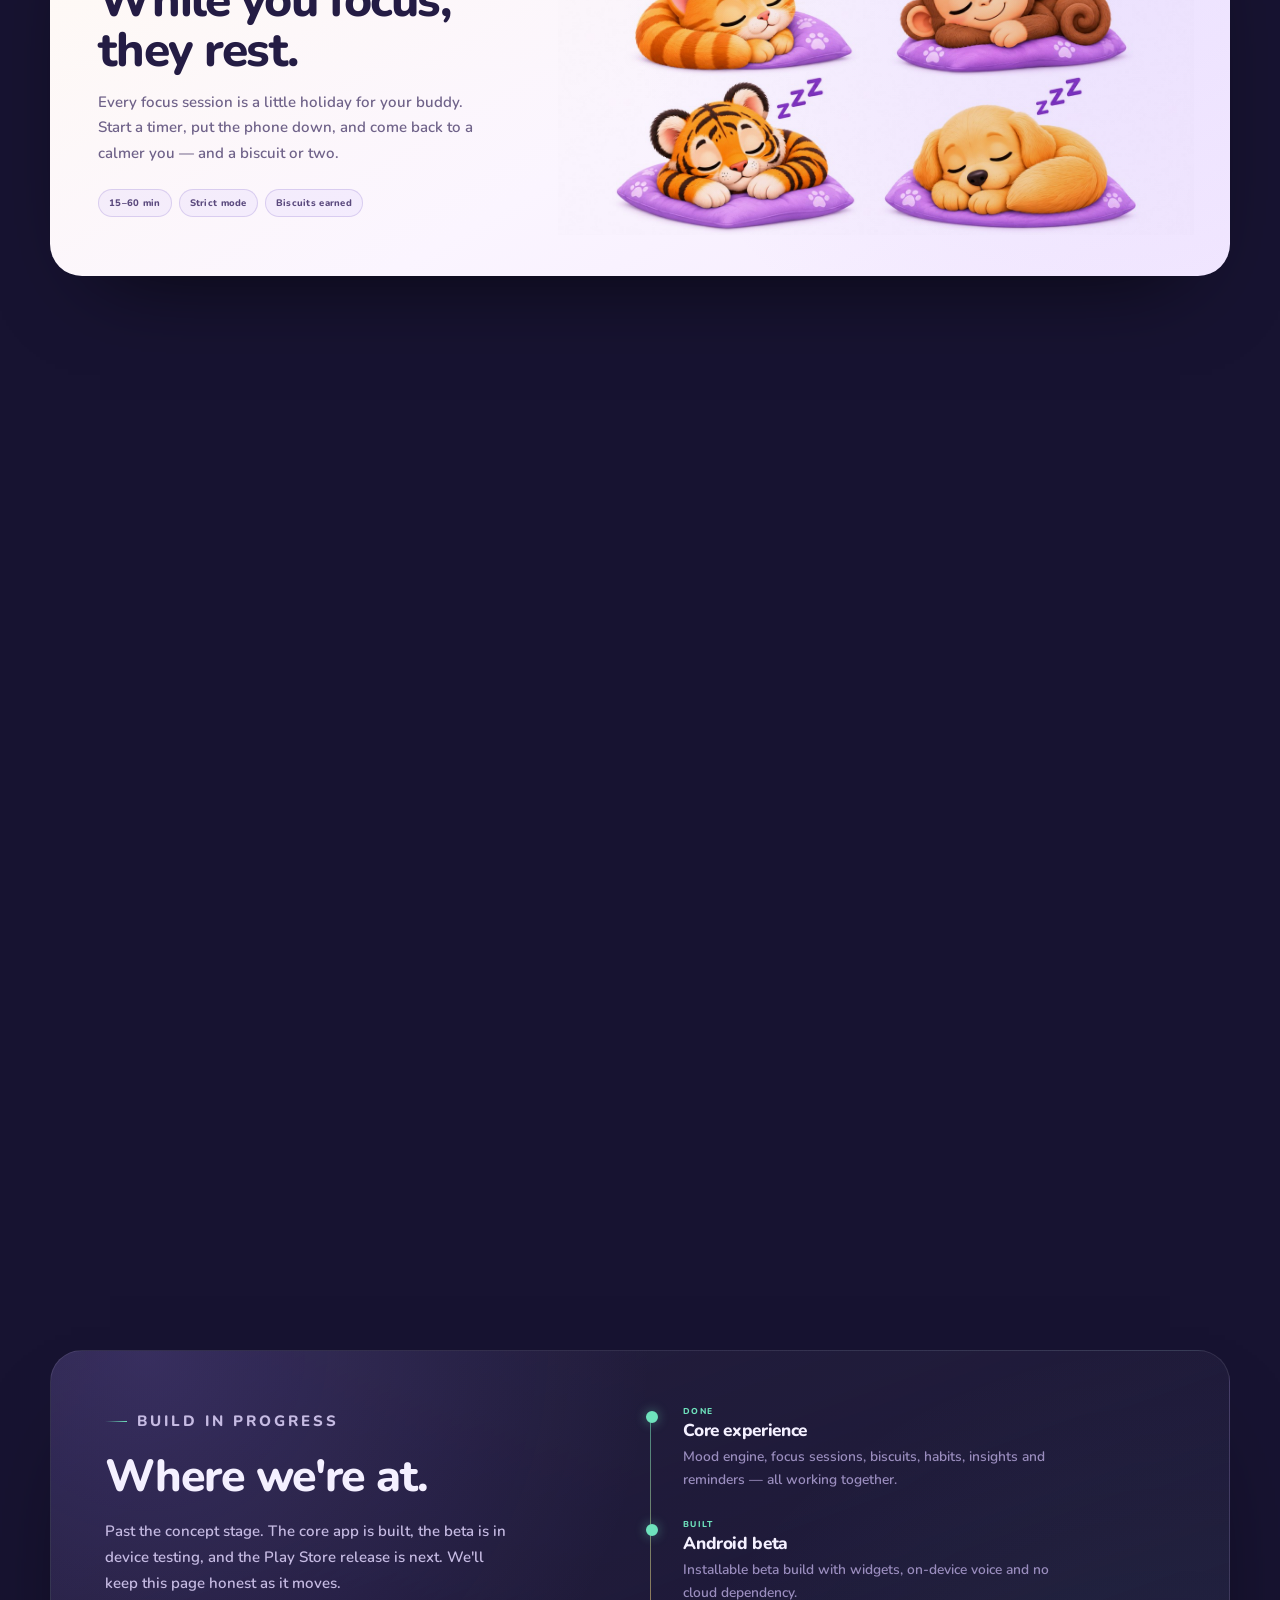
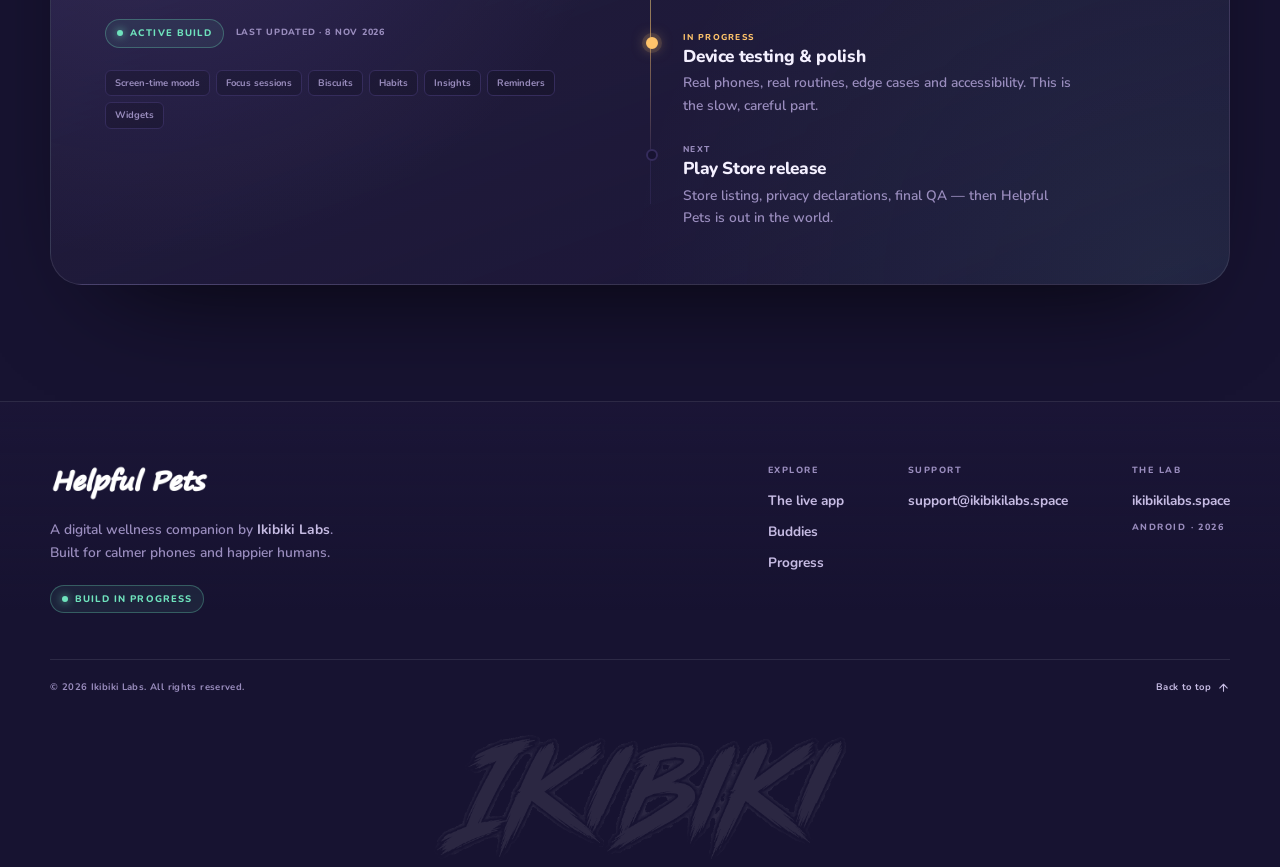
==== commit 4095c870: "Add mobile hero app preview" ====
--- a/index.html
+++ b/index.html
@@ -174,6 +174,16 @@
             </a>
           </div>
 
+          <div class="hero__mini" data-reveal style="--d:.26s">
+            <span class="hero__mini-label"><i></i>Live app preview</span>
+            <div class="phone">
+              <div class="phone__screen">
+                <img src="assets/img/screen-home.jpg" width="712" height="1600" alt="Helpful Pets home screen showing a happy cat and today's screen-time budget" />
+              </div>
+              <span class="phone__shine" aria-hidden="true"></span>
+            </div>
+          </div>
+
           <ul class="hero__meta" data-reveal style="--d:.28s">
             <li><svg viewBox="0 0 24 24" aria-hidden="true"><rect x="5" y="10" width="14" height="10" rx="3"/><path d="M8 10V8a4 4 0 0 1 8 0v2"/></svg>On-device &amp; private</li>
             <li><svg viewBox="0 0 24 24" aria-hidden="true"><rect x="7" y="3" width="10" height="18" rx="2.5"/><path d="M10.5 18h3"/></svg>Android first</li>
--- a/css/styles.css
+++ b/css/styles.css
@@ -847,6 +847,26 @@
   stroke-width: 1.7;
   stroke-linecap: round;
   stroke-linejoin: round;
+}
+
+.hero__mini { display: none; }
+.hero__mini-label {
+  display: inline-flex;
+  align-items: center;
+  gap: 7px;
+  font-size: 9px;
+  font-weight: 800;
+  letter-spacing: 0.15em;
+  text-transform: uppercase;
+  color: var(--ink-faint);
+}
+.hero__mini-label i {
+  width: 6px;
+  height: 6px;
+  border-radius: 50%;
+  background: var(--mint);
+  box-shadow: 0 0 8px rgba(111, 227, 189, 0.9);
+  animation: pulse 2s ease-in-out infinite;
 }
 
 /* Hero visual */
@@ -1637,6 +1657,30 @@
 @media (max-width: 760px) {
   .container { width: calc(100% - 36px); }
   .section { padding: 82px 0; }
+
+  .hero__copy { display: flex; flex-direction: column; }
+  .hero__copy > .product-lockup { order: 1; }
+  .hero__copy > h1 { order: 2; }
+  .hero__copy > .hero__lede { order: 3; }
+  .hero__copy > .hero__cta { order: 4; }
+  .hero__copy > .hero__mini { order: 5; }
+  .hero__copy > .build-status { order: 6; }
+  .hero__copy > .hero__meta { order: 7; }
+  .hero__visual { display: none; }
+  .hero__mini {
+    display: flex;
+    flex-direction: column;
+    align-items: center;
+    gap: 12px;
+    margin-top: 30px;
+  }
+  .hero__mini .phone {
+    width: min(238px, 64vw);
+    padding: 8px;
+    border-radius: 40px;
+  }
+  .hero__mini .phone__screen { border-radius: 33px; }
+  .hero__mini .phone__shine { border-radius: 40px; }
   .section-head { grid-template-columns: 1fr; gap: 18px; margin-bottom: 38px; }
   .section-head__lede { padding-bottom: 0; }
   .eyebrow { font-size: 9.5px; letter-spacing: 0.16em; }
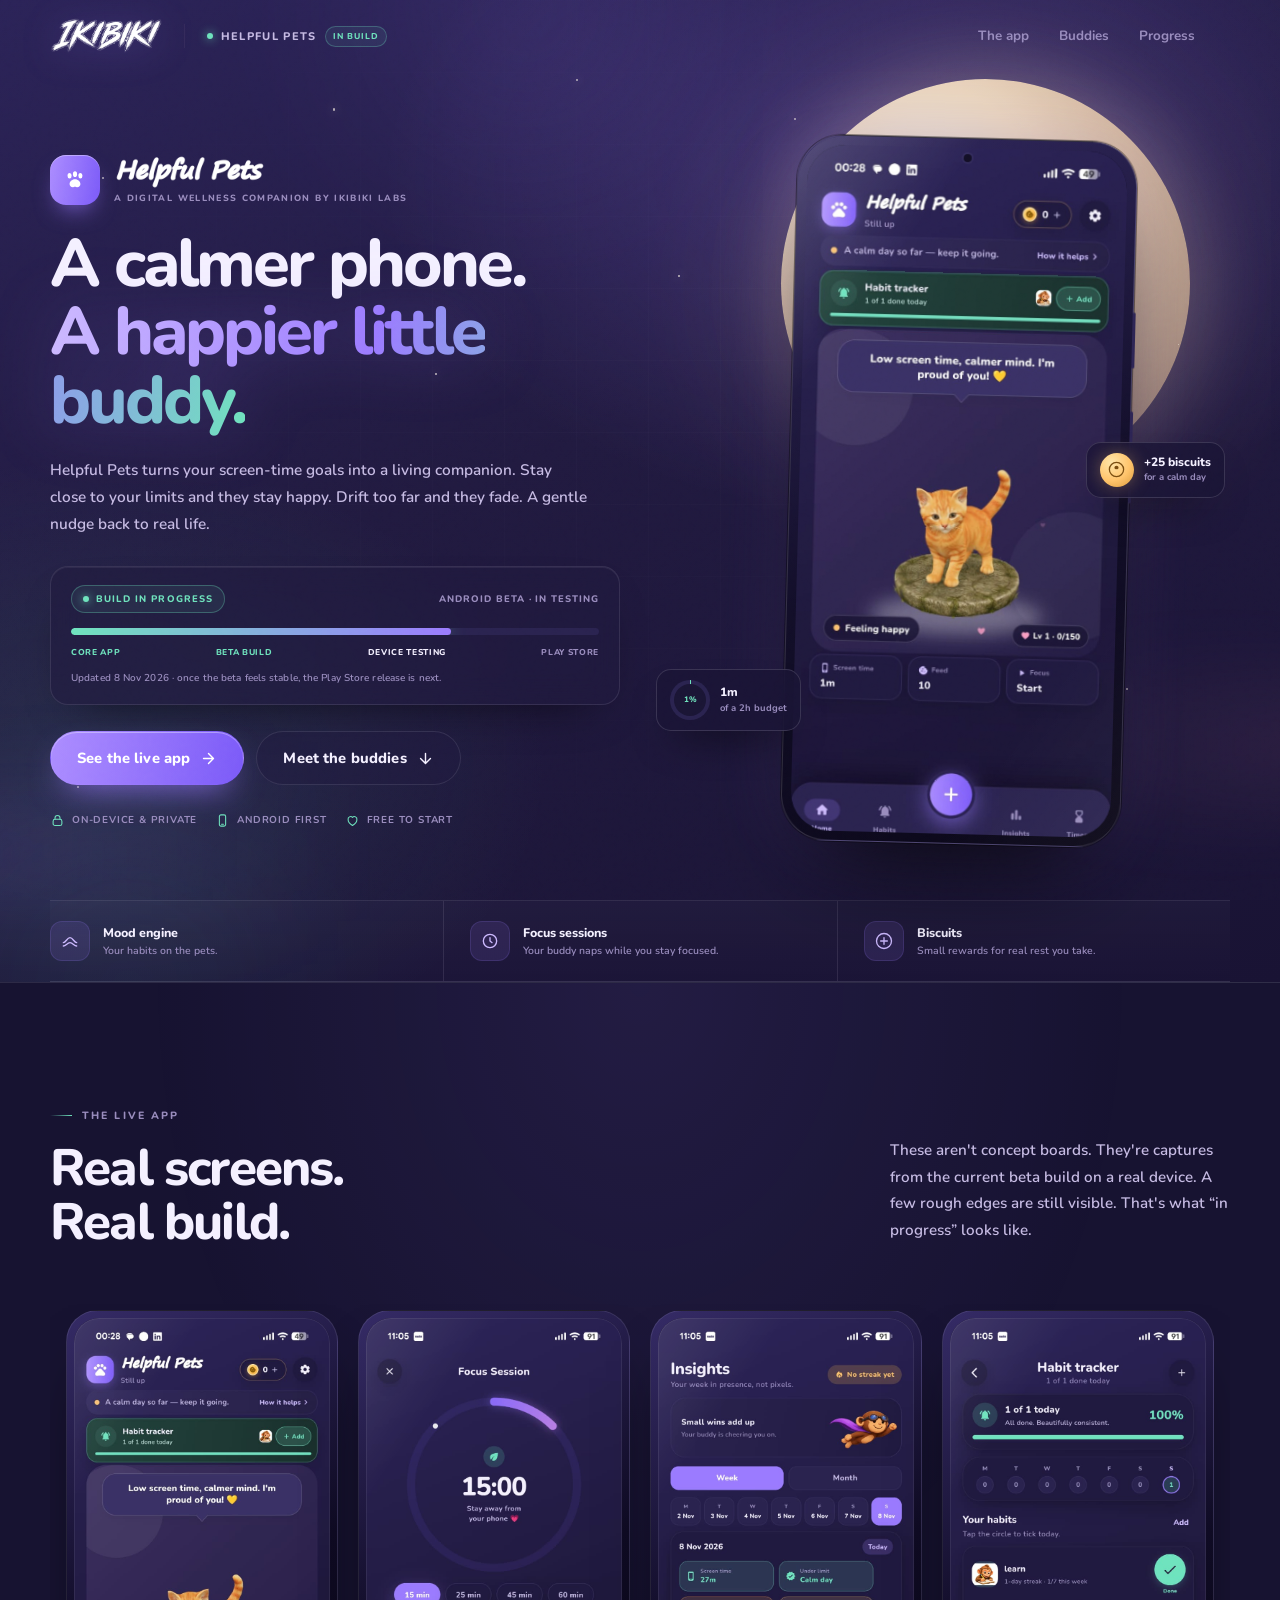
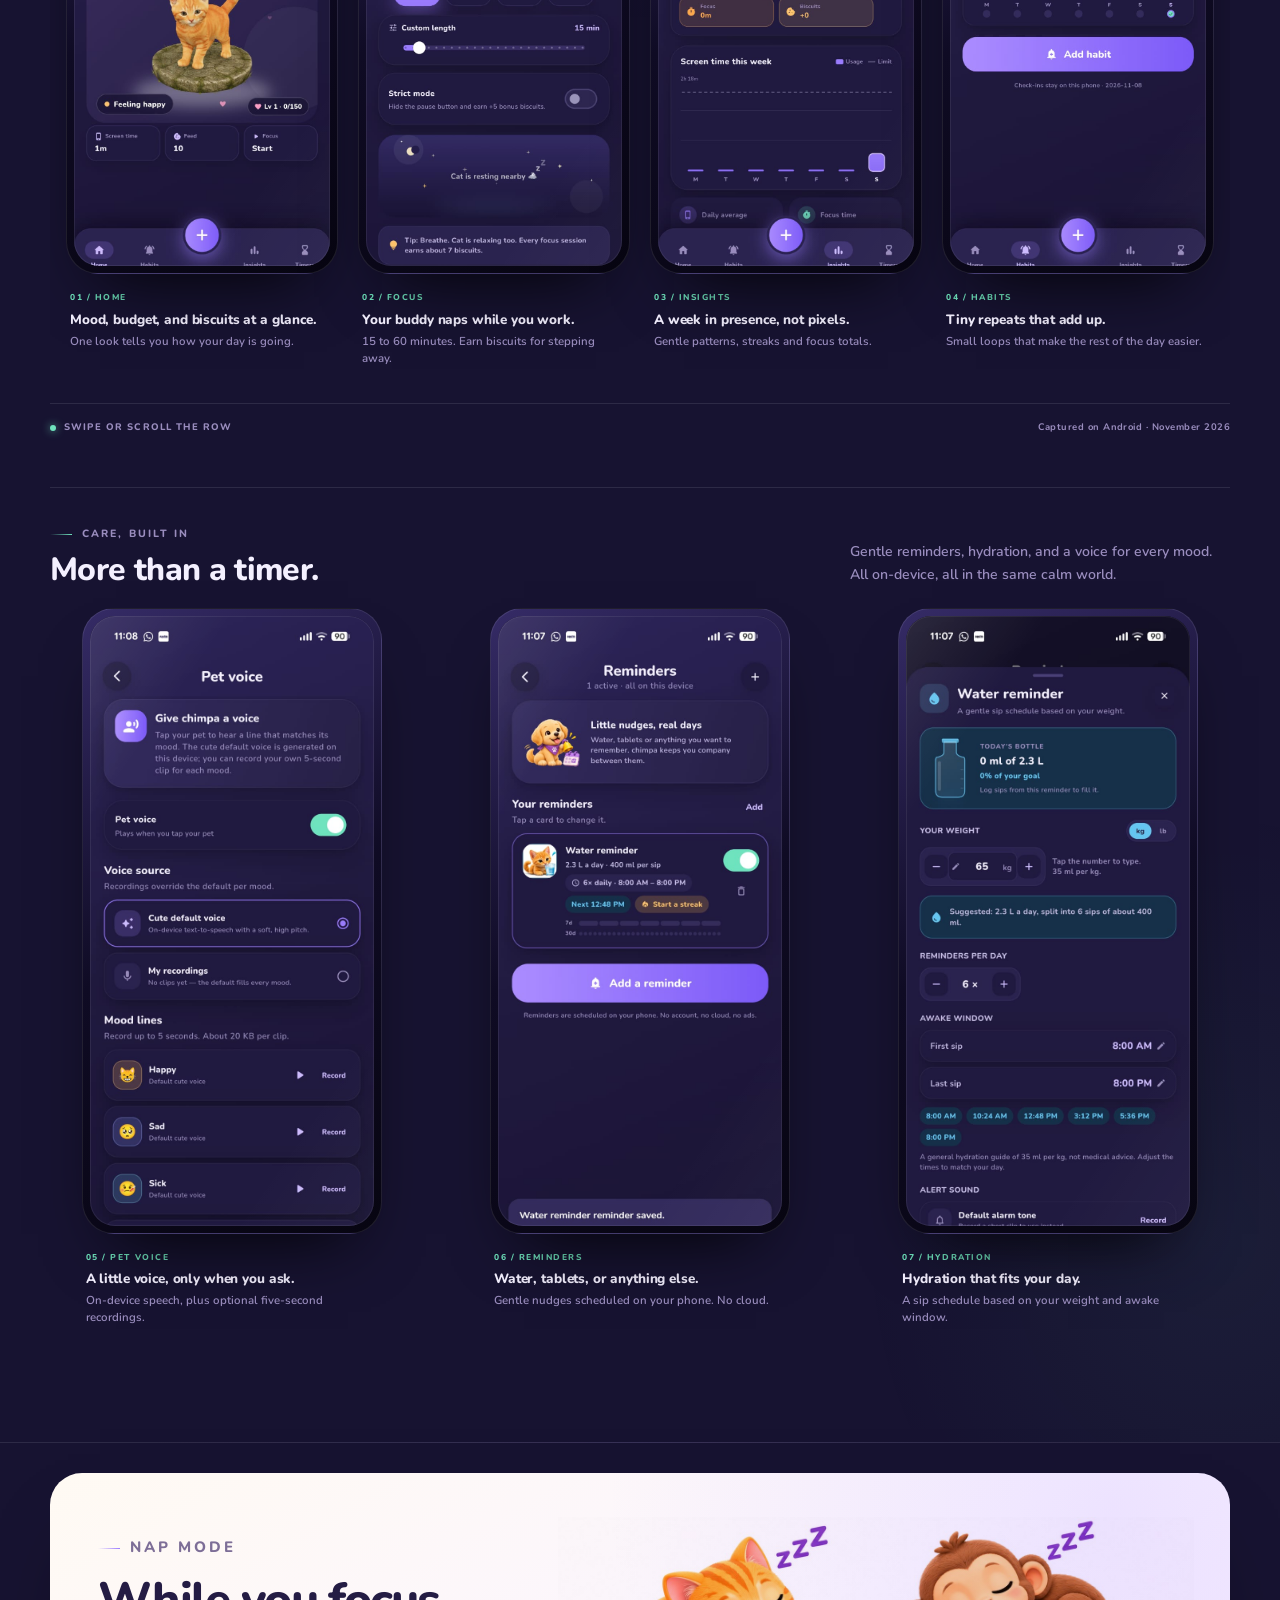
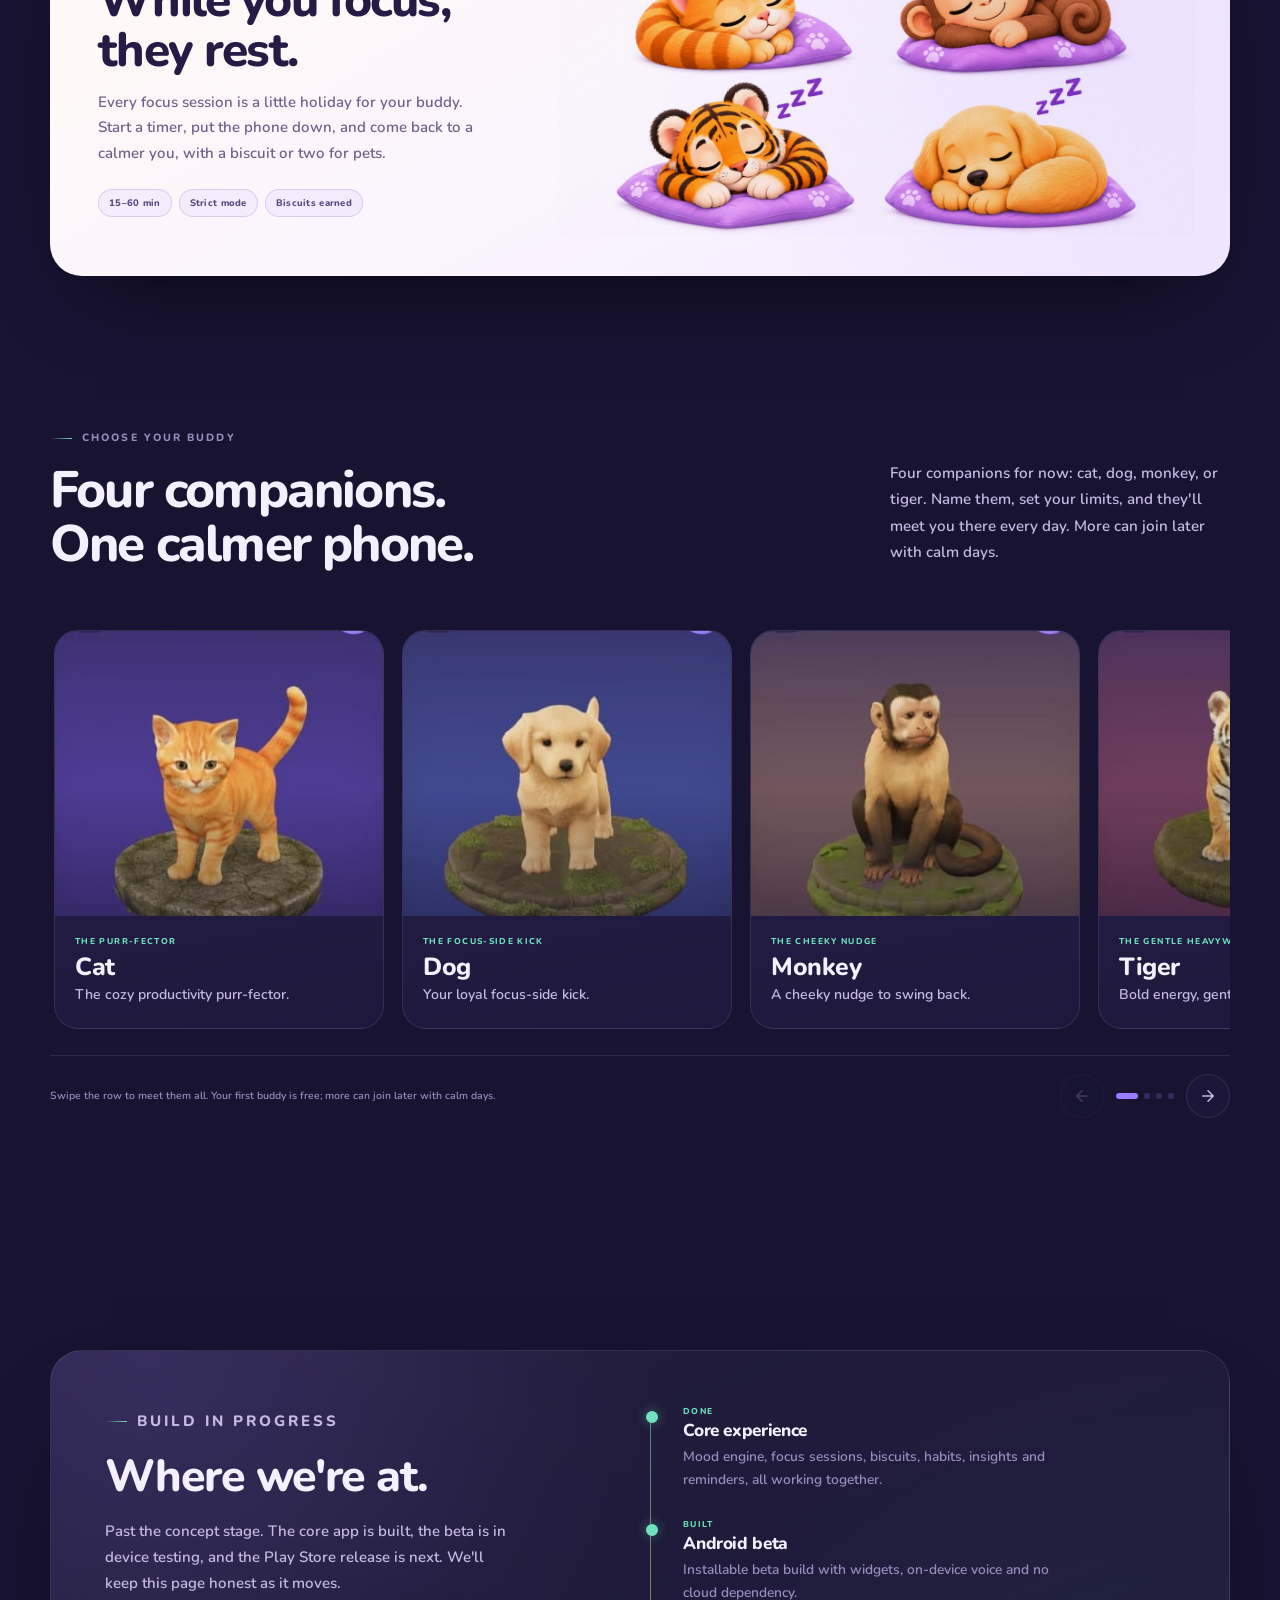
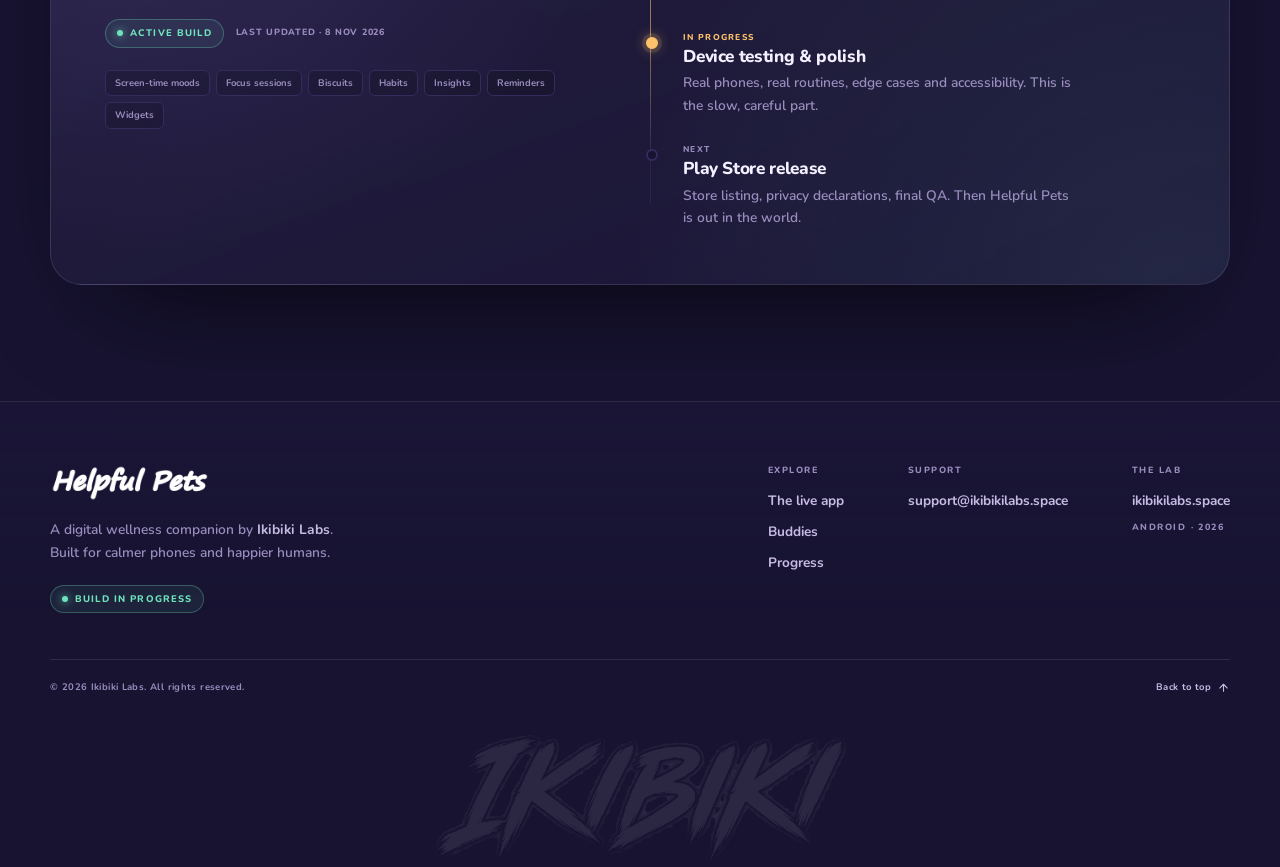
==== commit ac869cc1: "Remove em dashes from copy" ====
--- a/index.html
+++ b/index.html
@@ -3,8 +3,8 @@
 <head>
   <meta charset="UTF-8" />
   <meta name="viewport" content="width=device-width, initial-scale=1.0" />
-  <title>Helpful Pets — a digital wellness companion by Ikibiki Labs</title>
-  <meta name="description" content="Helpful Pets turns your screen-time goals into a living companion. A calmer phone, a happier buddy. Currently in build by Ikibiki Labs — Android beta in testing." />
+  <title>Helpful Pets, a digital wellness companion by Ikibiki Labs</title>
+  <meta name="description" content="Helpful Pets turns your screen-time goals into a living companion. A calmer phone, a happier buddy. Currently in build by Ikibiki Labs. Android beta in testing." />
   <meta name="theme-color" content="#171331" />
   <meta name="color-scheme" content="dark" />
   <link rel="canonical" href="https://ikibikilabs.space/" />
@@ -15,13 +15,13 @@
   <!-- Open Graph / social -->
   <meta property="og:type" content="website" />
   <meta property="og:site_name" content="Ikibiki Labs" />
-  <meta property="og:title" content="Helpful Pets — a digital wellness companion" />
+  <meta property="og:title" content="Helpful Pets, a digital wellness companion" />
   <meta property="og:description" content="Turn your screen-time goals into a living companion. A calmer phone, a happier buddy. Coming soon from Ikibiki Labs." />
   <meta property="og:url" content="https://ikibikilabs.space/" />
   <meta property="og:image" content="https://ikibikilabs.space/og-image.png" />
   <meta name="twitter:card" content="summary_large_image" />
-  <meta name="twitter:title" content="Helpful Pets — a digital wellness companion" />
-  <meta name="twitter:description" content="A calmer phone, a happier buddy. A digital wellness companion by Ikibiki Labs — in build." />
+  <meta name="twitter:title" content="Helpful Pets, a digital wellness companion" />
+  <meta name="twitter:description" content="A calmer phone, a happier buddy. A digital wellness companion by Ikibiki Labs, currently in build." />
   <meta name="twitter:image" content="https://ikibikilabs.space/og-image.png" />
 
   <link rel="stylesheet" href="css/styles.css" />
@@ -68,7 +68,7 @@
   <!-- ================= HEADER ================= -->
   <header class="site-header" id="header">
     <div class="container nav">
-      <a class="brand" href="#top" aria-label="Ikibiki Labs — home">
+      <a class="brand" href="#top" aria-label="Ikibiki Labs home">
         <img src="assets/img/logo-ikibiki-labs.png" alt="Ikibiki Labs" />
       </a>
       <span class="nav__divider" aria-hidden="true"></span>
@@ -242,7 +242,7 @@
           </div>
           <p class="section-head__lede" data-reveal style="--d:.12s">
             These aren't concept boards. They're captures from the current beta
-            build on a real device. A few rough edges are still visible — that's
+            build on a real device. A few rough edges are still visible. That's
             what “in progress” looks like.
           </p>
         </div>
@@ -256,7 +256,7 @@
               </div>
               <figcaption>
                 <span class="screen-card__index">01 / HOME</span>
-                <strong>Mood, budget, biscuits — at a glance.</strong>
+                <strong>Mood, budget, and biscuits at a glance.</strong>
                 <span>One look tells you how your day is going.</span>
               </figcaption>
             </figure>
@@ -309,7 +309,7 @@
             <p class="eyebrow">Care, built in</p>
             <h3>More than a timer.</h3>
           </div>
-          <p>Gentle reminders, hydration, and a voice for every mood — all on-device, all in the same calm world.</p>
+          <p>Gentle reminders, hydration, and a voice for every mood. All on-device, all in the same calm world.</p>
         </div>
 
         <div class="screens-grid" id="careScroll" data-reveal>
@@ -361,8 +361,8 @@
             <h2>While you focus,<br />they rest.</h2>
             <p>
               Every focus session is a little holiday for your buddy. Start a
-              timer, put the phone down, and come back to a calmer you — and a
-              biscuit or two.
+              timer, put the phone down, and come back to a calmer you, with a
+              biscuit or two for pets.
             </p>
             <div class="nap-card__pills">
               <span>15–60 min</span>
@@ -376,7 +376,7 @@
               width="1400"
               height="700"
               loading="lazy"
-              alt="Four sleepy Helpful Pets buddies — cat, dog, monkey and tiger — resting on purple pillows"
+              alt="Four sleepy Helpful Pets buddies resting on purple pillows"
             />
           </div>
         </div>
@@ -392,7 +392,7 @@
             <h2 data-reveal style="--d:.06s">Four companions.<br />One calmer phone.</h2>
           </div>
           <p class="section-head__lede" data-reveal style="--d:.12s">
-            Four companions for now — cat, dog, monkey, or tiger. Name them,
+            Four companions for now: cat, dog, monkey, or tiger. Name them,
             set your limits, and they'll meet you there every day. More can join
             later with calm days.
           </p>
@@ -481,7 +481,7 @@
               <div class="timeline__body">
                 <span class="timeline__status">Done</span>
                 <h3>Core experience</h3>
-                <p>Mood engine, focus sessions, biscuits, habits, insights and reminders — all working together.</p>
+                <p>Mood engine, focus sessions, biscuits, habits, insights and reminders, all working together.</p>
               </div>
             </li>
             <li class="timeline__item is-done">
@@ -505,7 +505,7 @@
               <div class="timeline__body">
                 <span class="timeline__status">Next</span>
                 <h3>Play Store release</h3>
-                <p>Store listing, privacy declarations, final QA — then Helpful Pets is out in the world.</p>
+                <p>Store listing, privacy declarations, final QA. Then Helpful Pets is out in the world.</p>
               </div>
             </li>
           </ol>
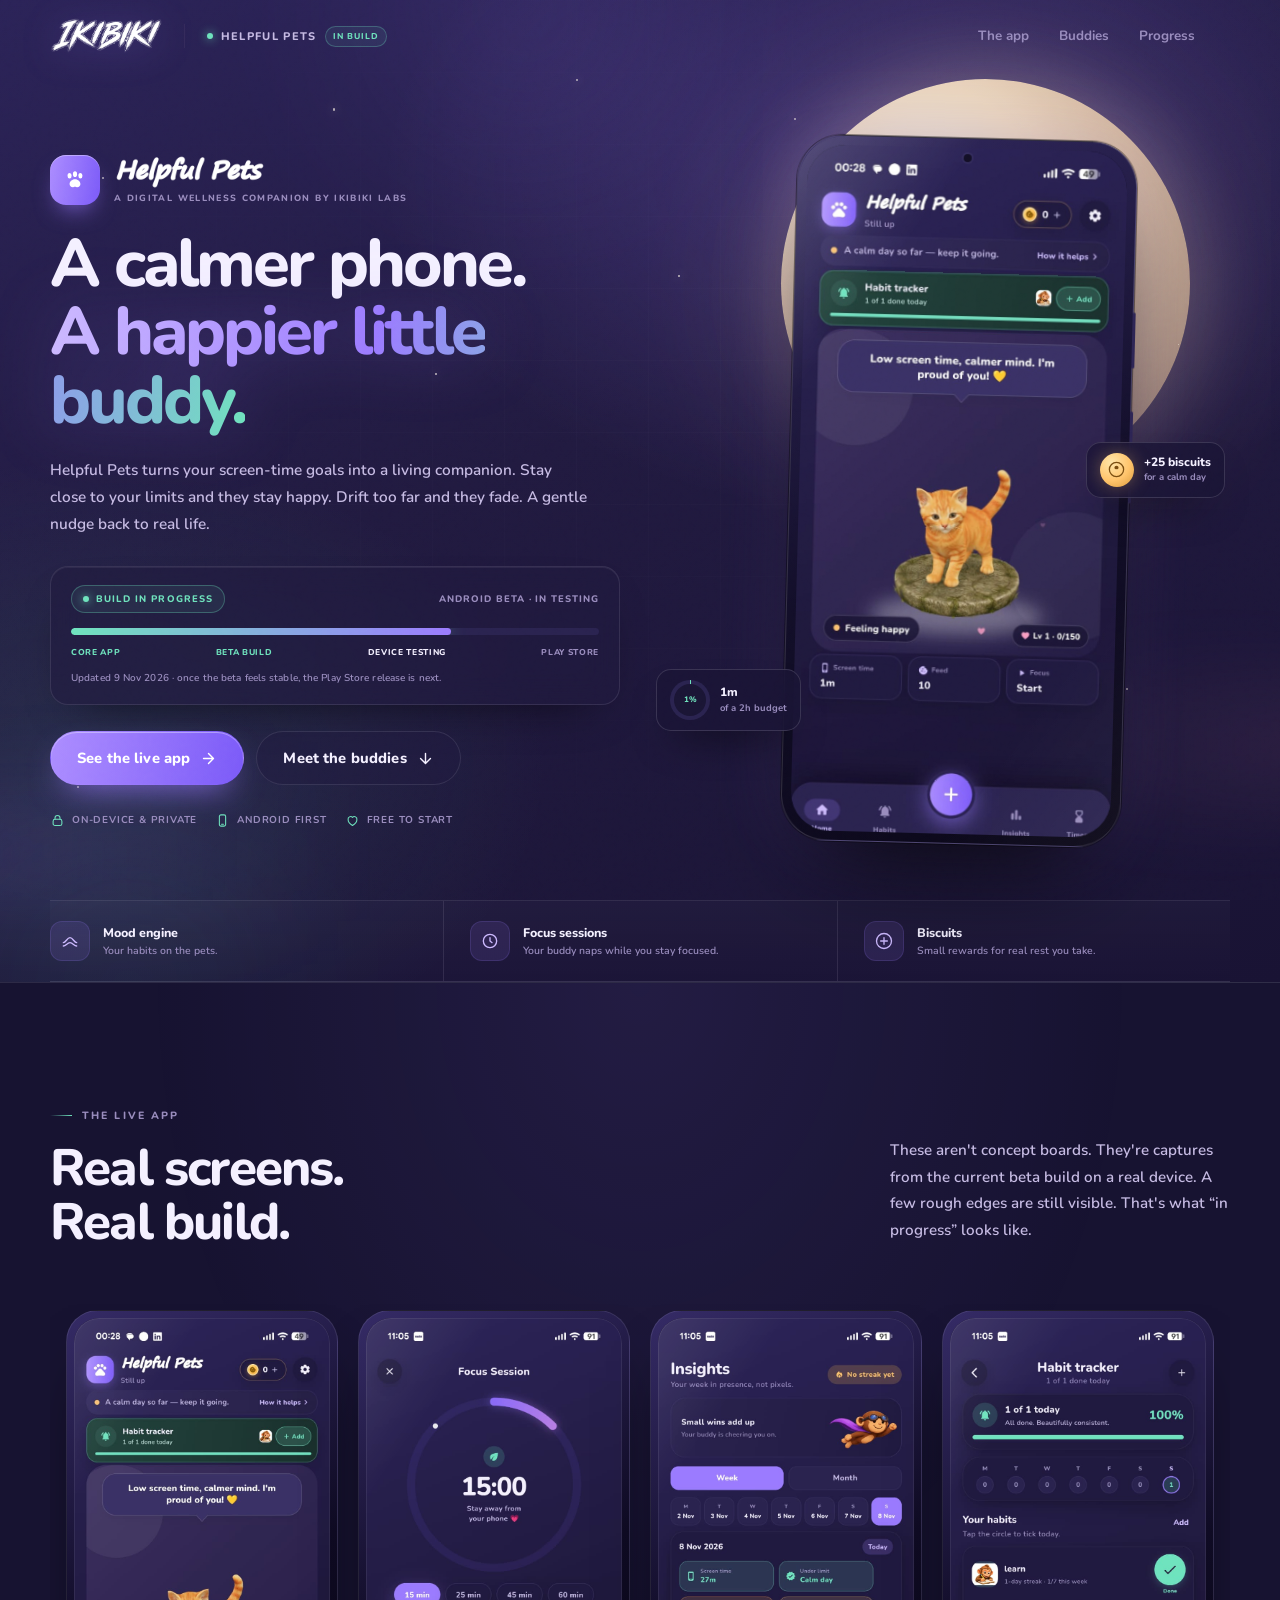
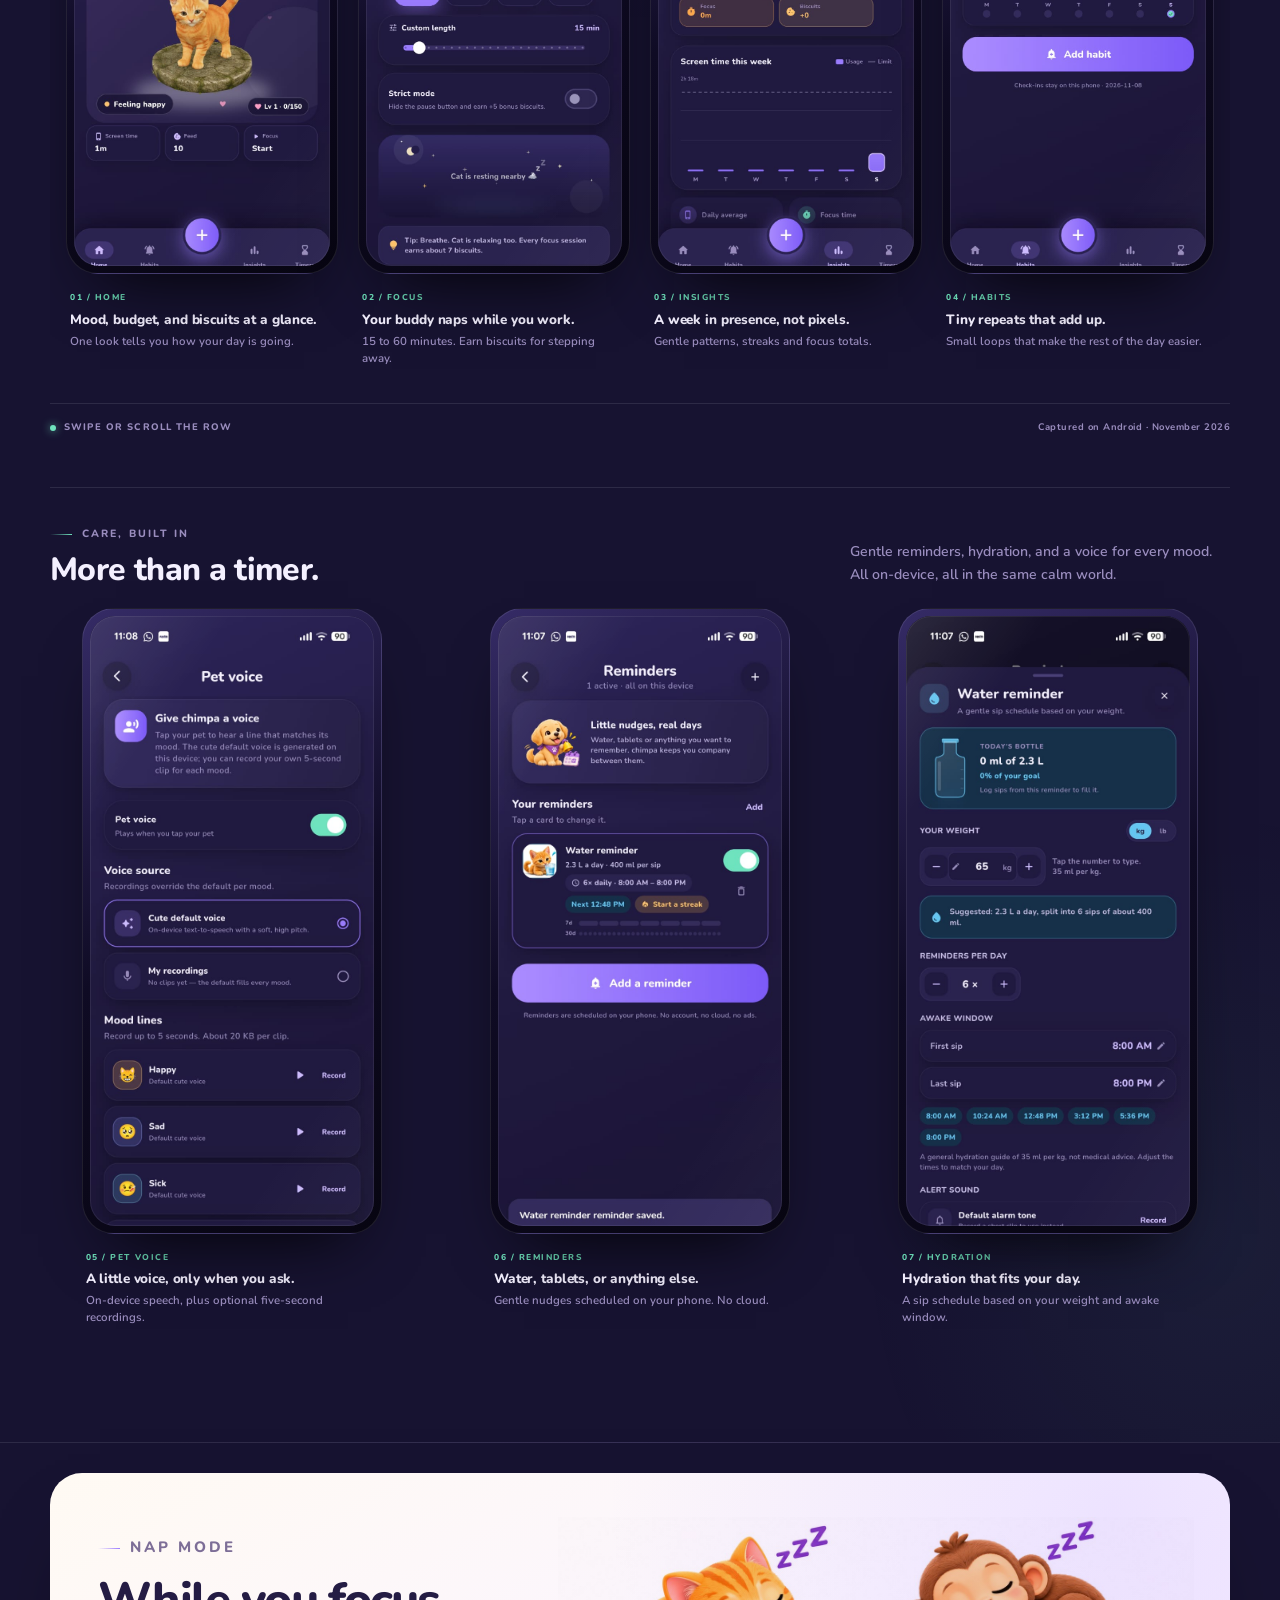
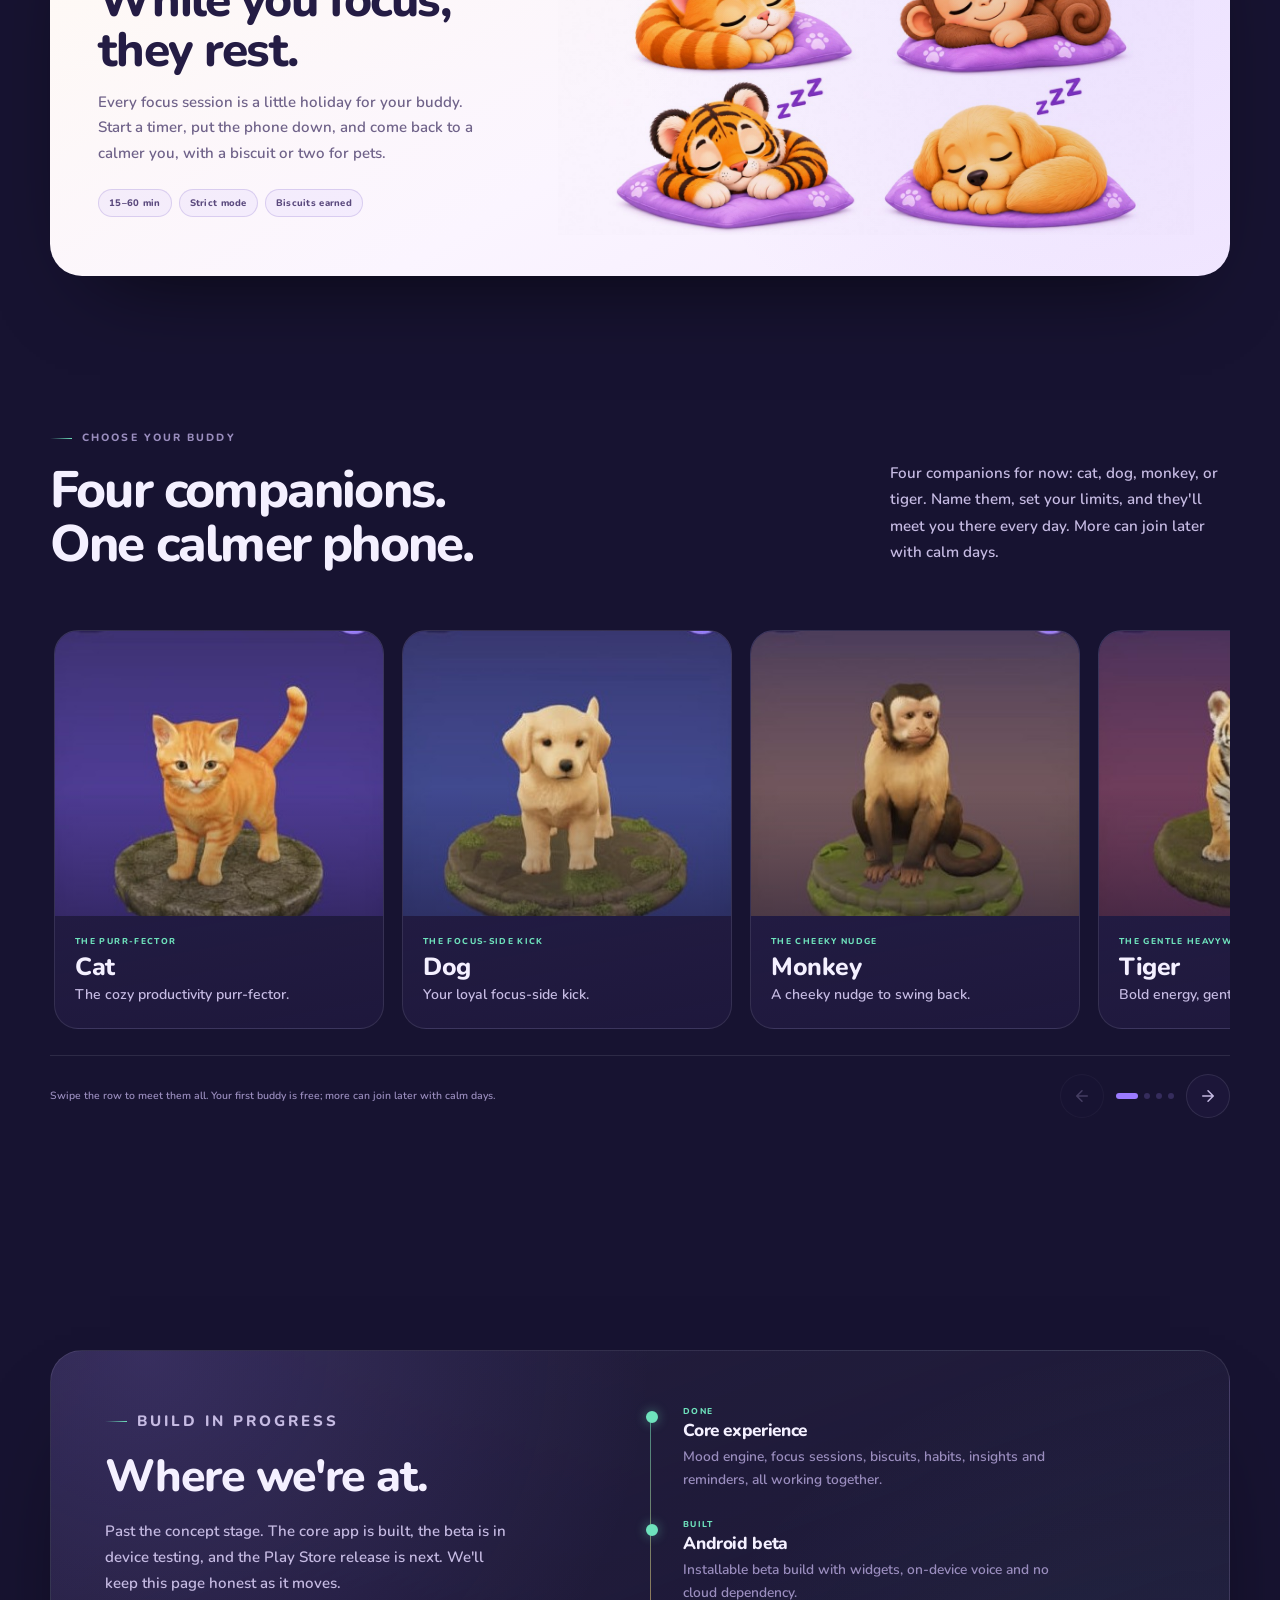
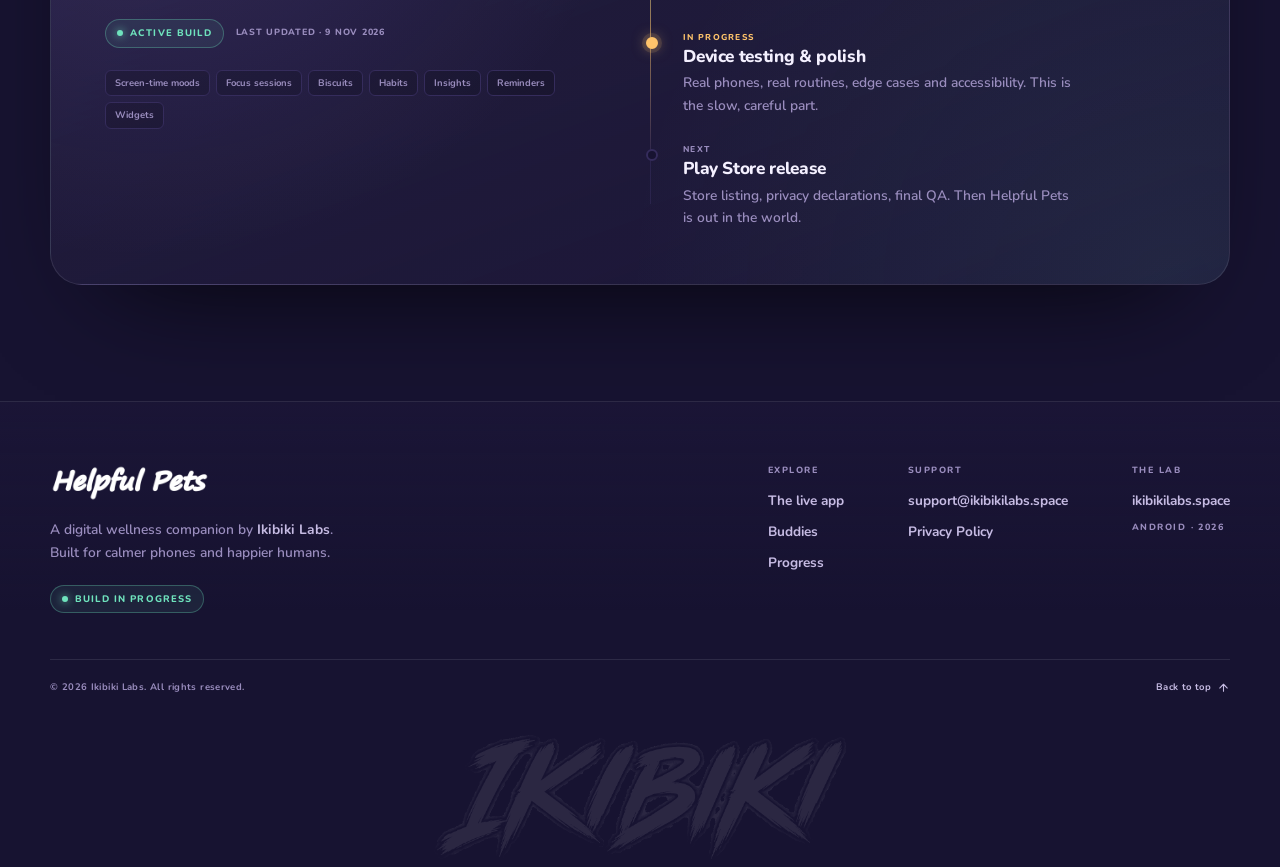
==== commit d7af907a: "Add standalone privacy policy page" ====
--- a/index.html
+++ b/index.html
@@ -98,6 +98,7 @@
     <div class="mobile-menu__foot">
       <span class="build-pill"><i></i>Build in progress</span>
       <a class="mobile-menu__mail" href="mailto:support@ikibikilabs.space">support@ikibikilabs.space</a>
+      <a class="mobile-menu__mail" href="privacy-policy.html">Privacy Policy</a>
       <span class="mobile-menu__meta">IKIBIKI LABS · EARTH · 2026</span>
     </div>
   </div>
@@ -160,7 +161,7 @@
               <span class="is-current">Device testing</span>
               <span>Play Store</span>
             </div>
-            <p class="build-status__note">Updated 8 Nov 2026 · once the beta feels stable, the Play Store release is next.</p>
+            <p class="build-status__note">Updated 9 Nov 2026 · once the beta feels stable, the Play Store release is next.</p>
           </div>
 
           <div class="hero__cta" data-reveal style="--d:.22s">
@@ -467,7 +468,7 @@
             </p>
             <div class="progress-meta">
               <span class="build-pill"><i></i>Active build</span>
-              <span>Last updated · 8 Nov 2026</span>
+              <span>Last updated · 9 Nov 2026</span>
             </div>
             <ul class="chips" aria-label="Features already in the beta">
               <li>Screen-time moods</li><li>Focus sessions</li><li>Biscuits</li>
@@ -532,6 +533,7 @@
         <div class="footer__col">
           <span>Support</span>
           <a href="mailto:support@ikibikilabs.space">support@ikibikilabs.space</a>
+          <a href="privacy-policy.html">Privacy Policy</a>
         </div>
         <div class="footer__col">
           <span>The lab</span>
--- a/css/styles.css
+++ b/css/styles.css
@@ -1,5 +1,5 @@
 /* ============================================================
-   HELPFUL PETS — Ikibiki Labs
+   HELPFUL PETS / Ikibiki Labs
    Digital wellness companion · build-in-progress site
    Design system mirrored from the app: indigo night, violet,
    mint, gold, Nunito.
